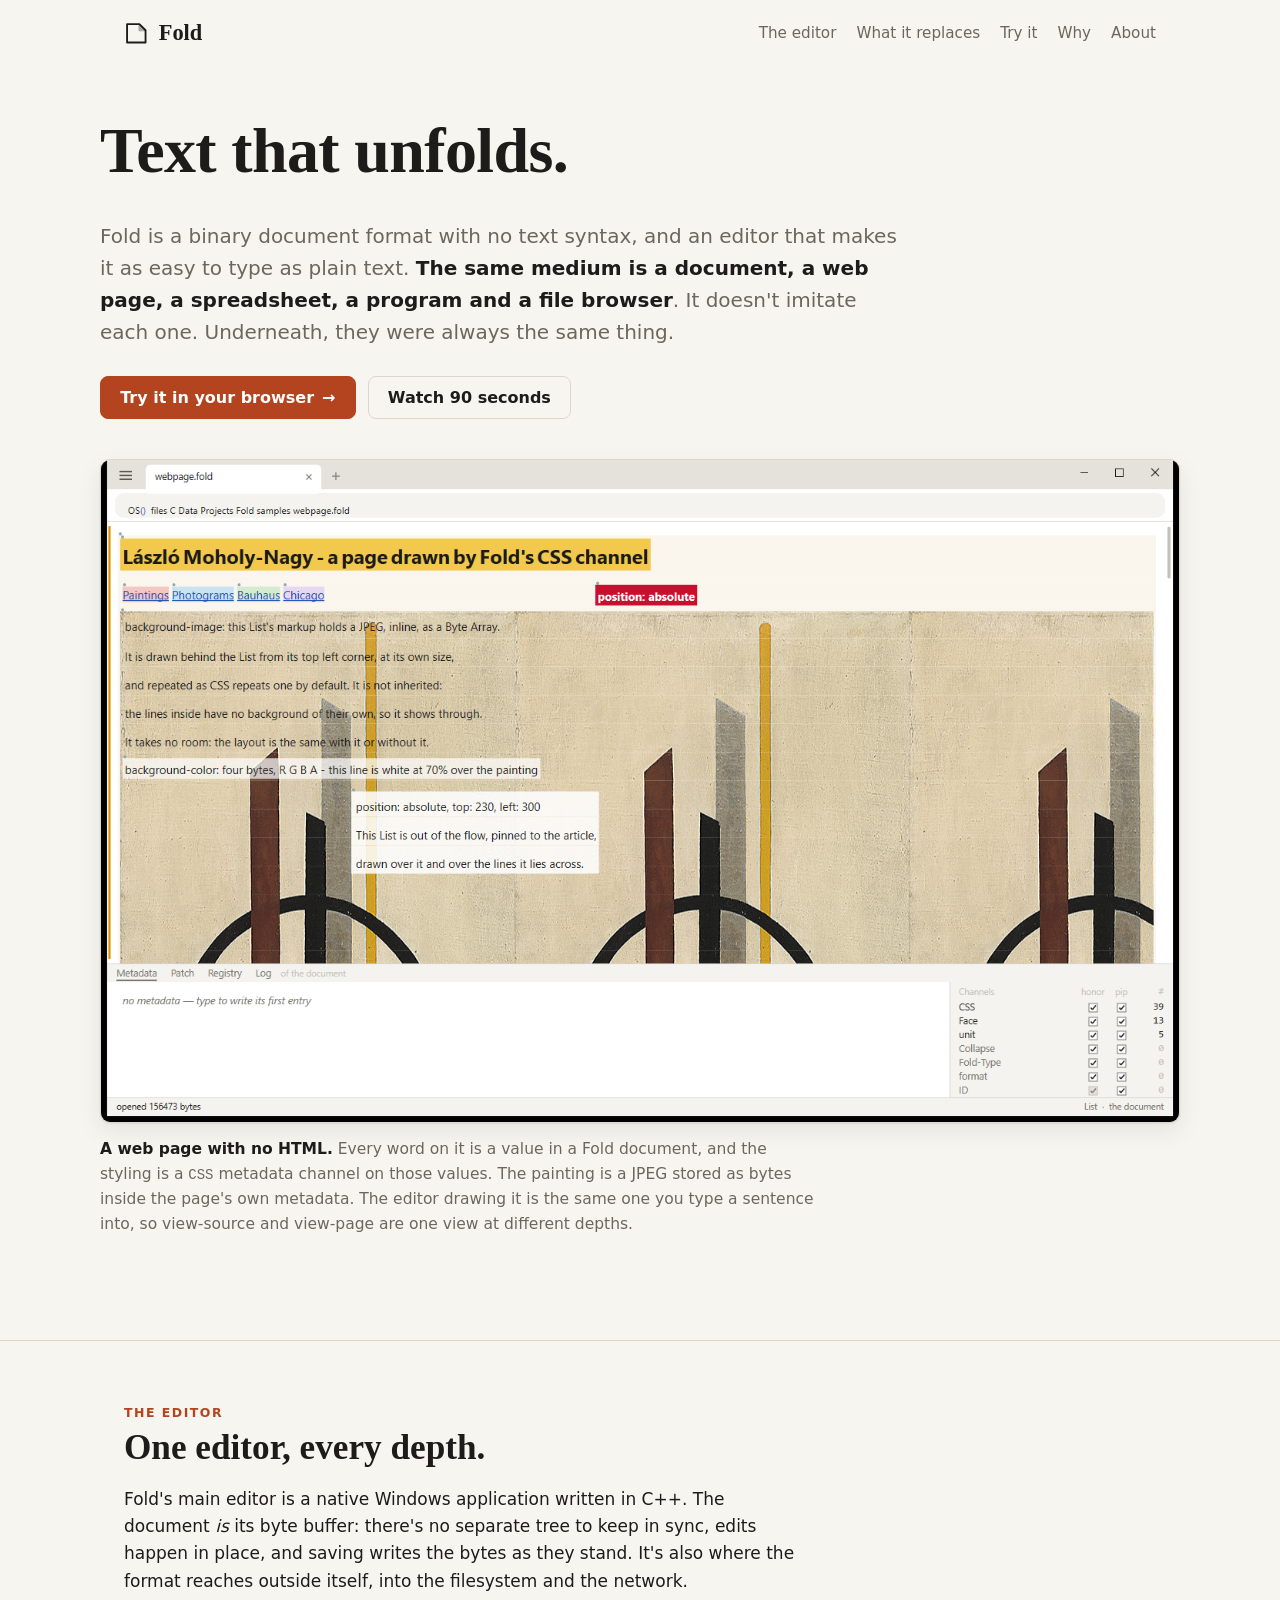
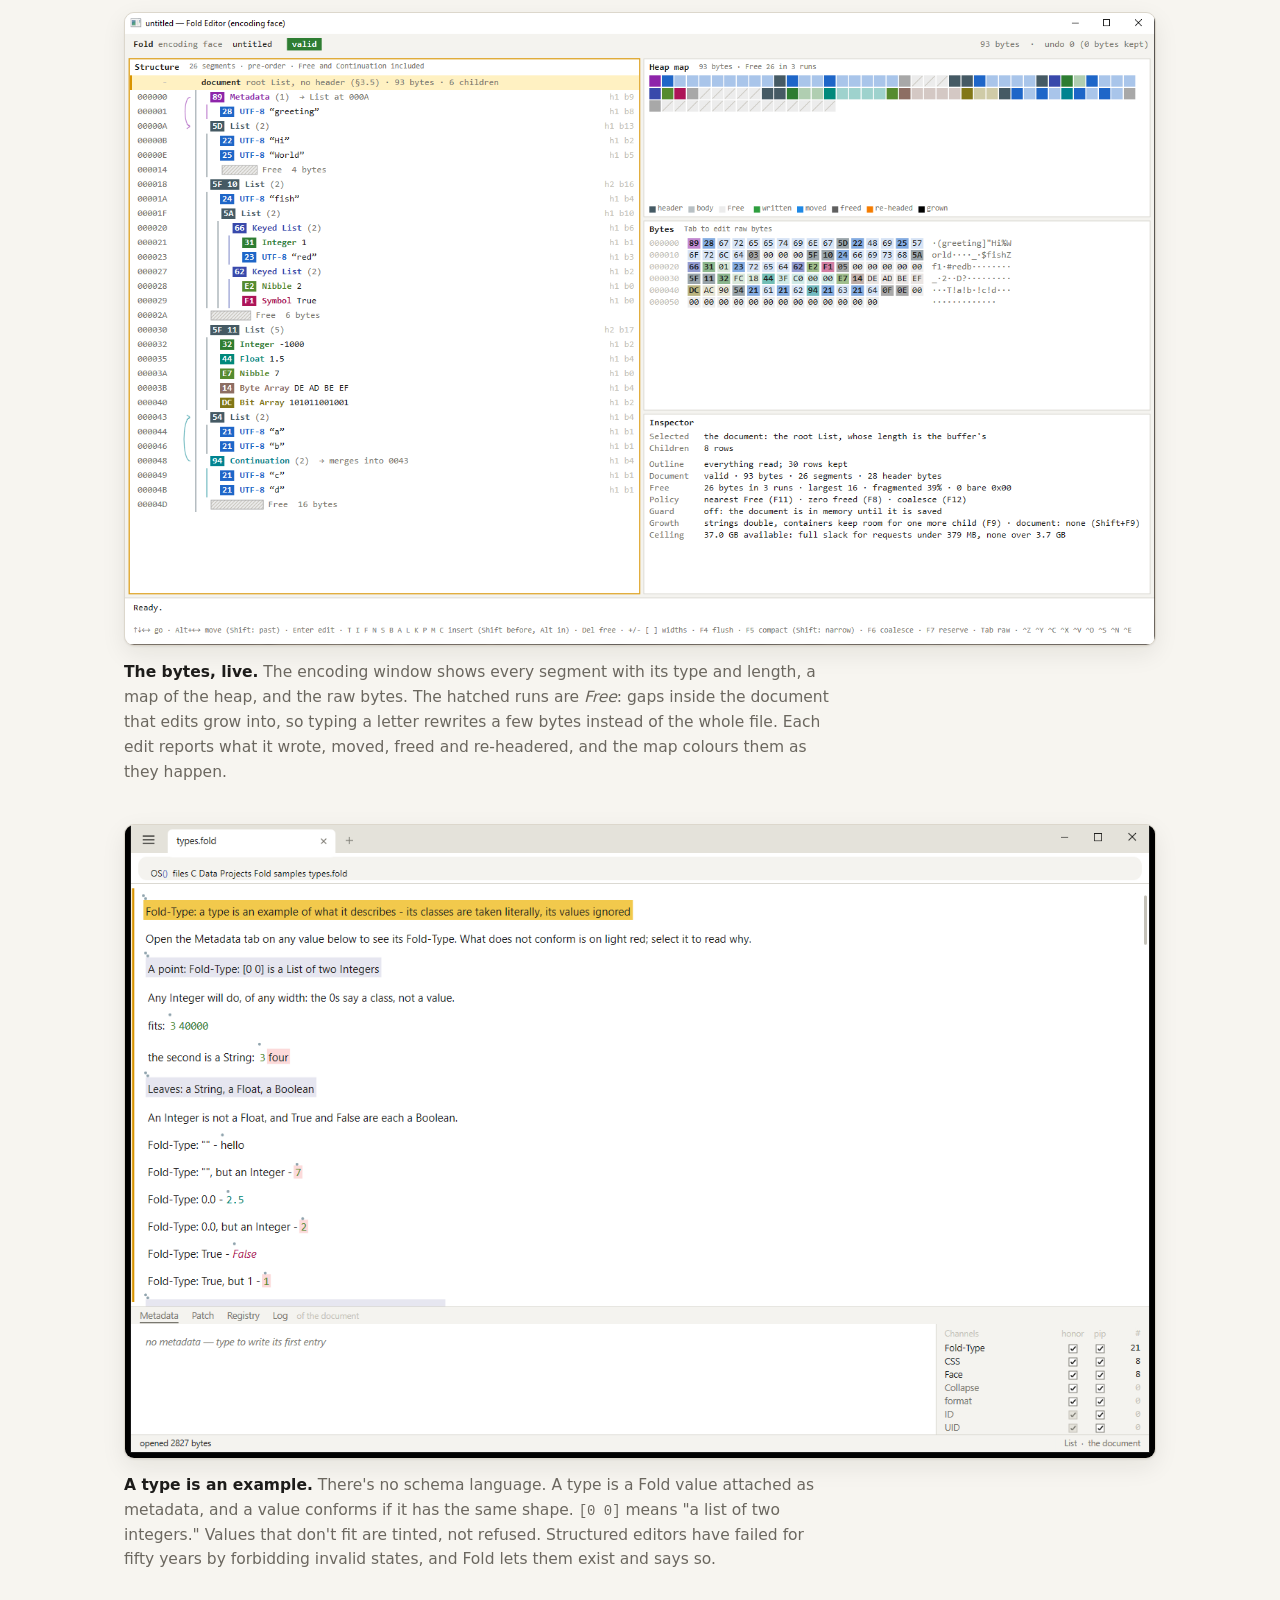
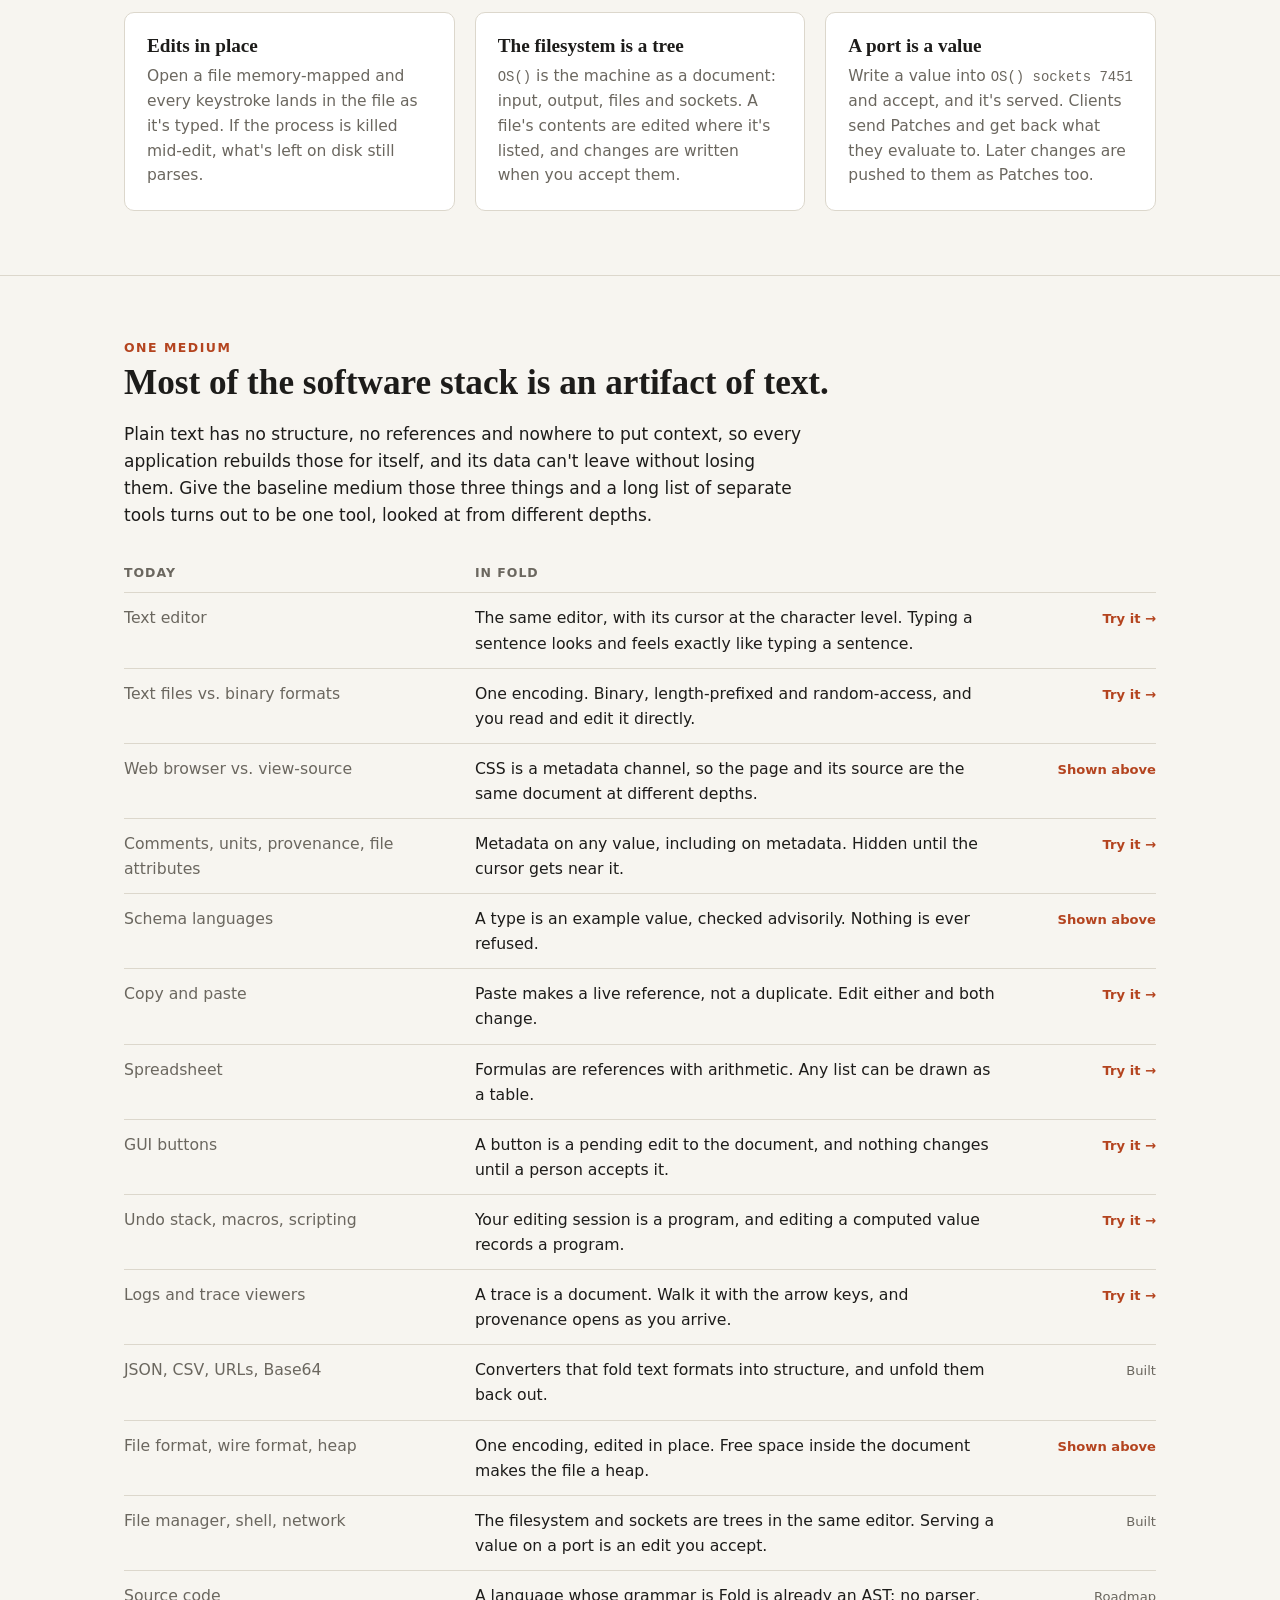
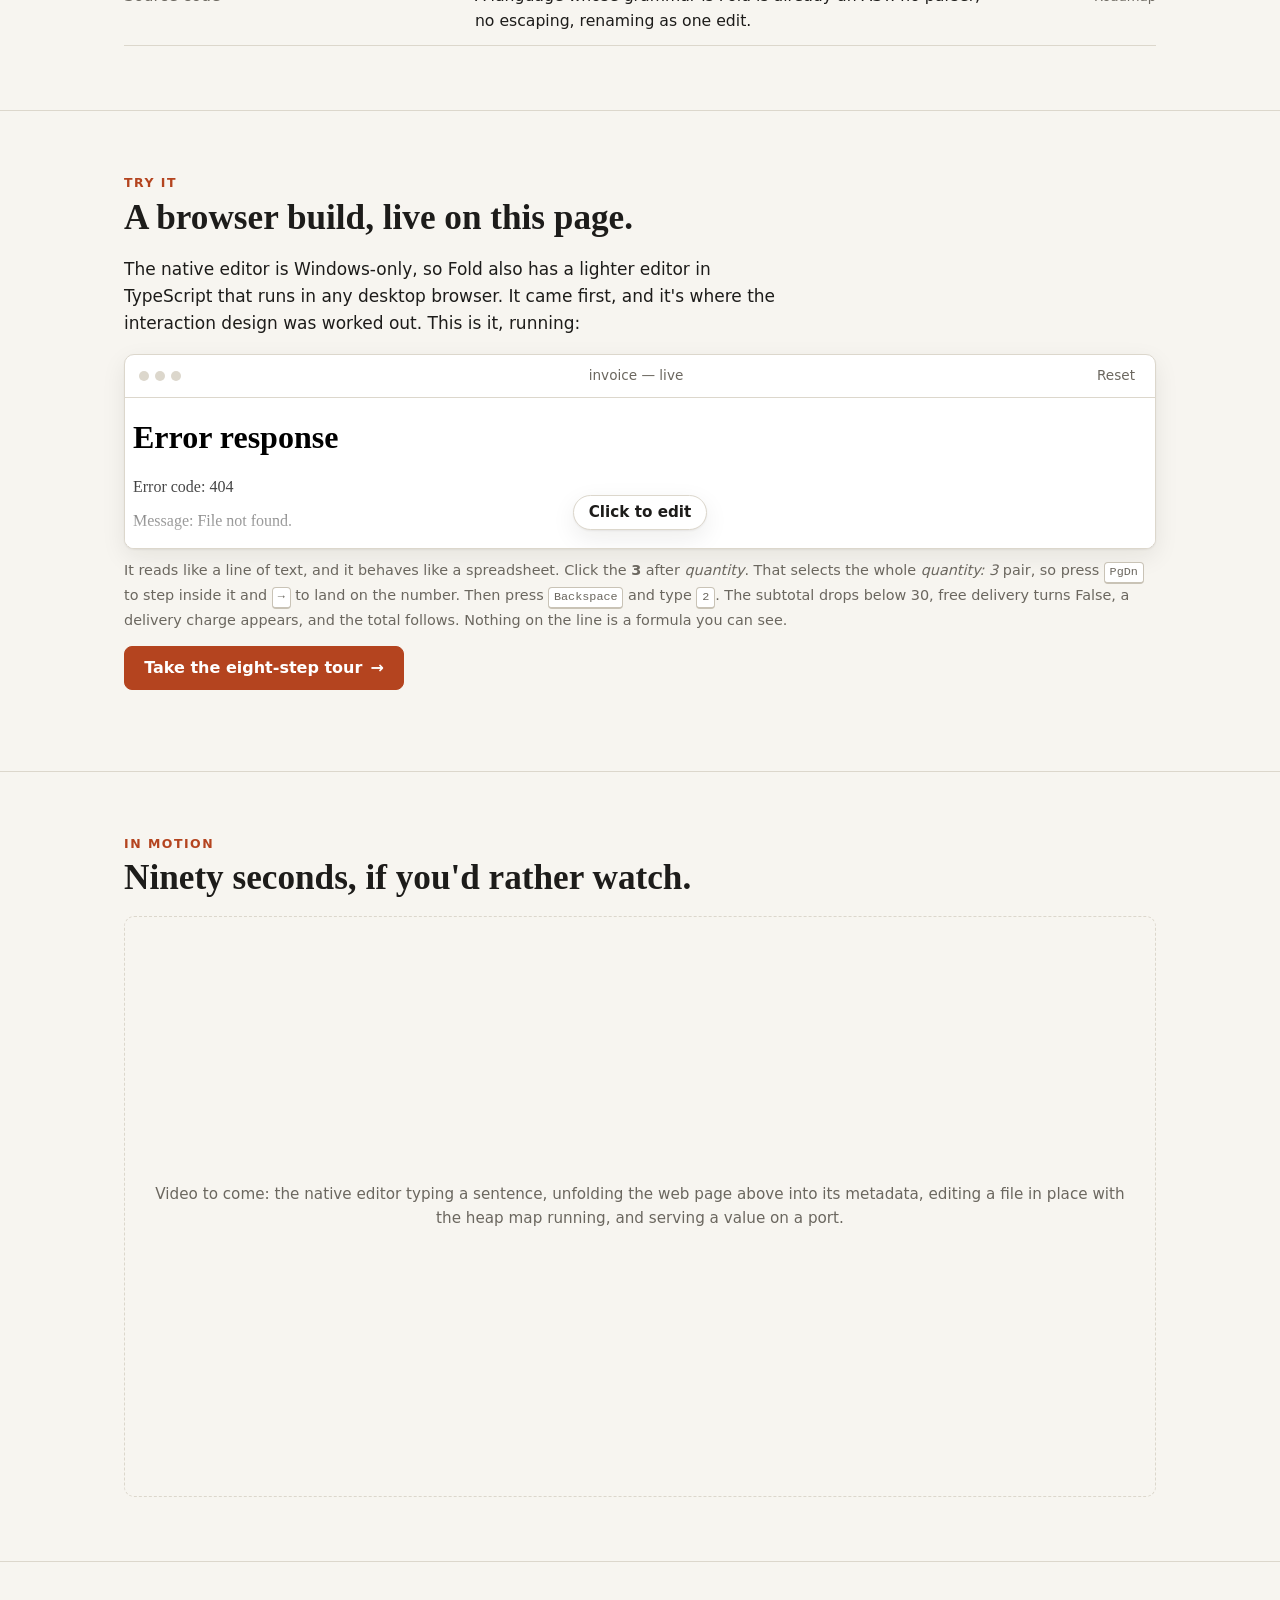
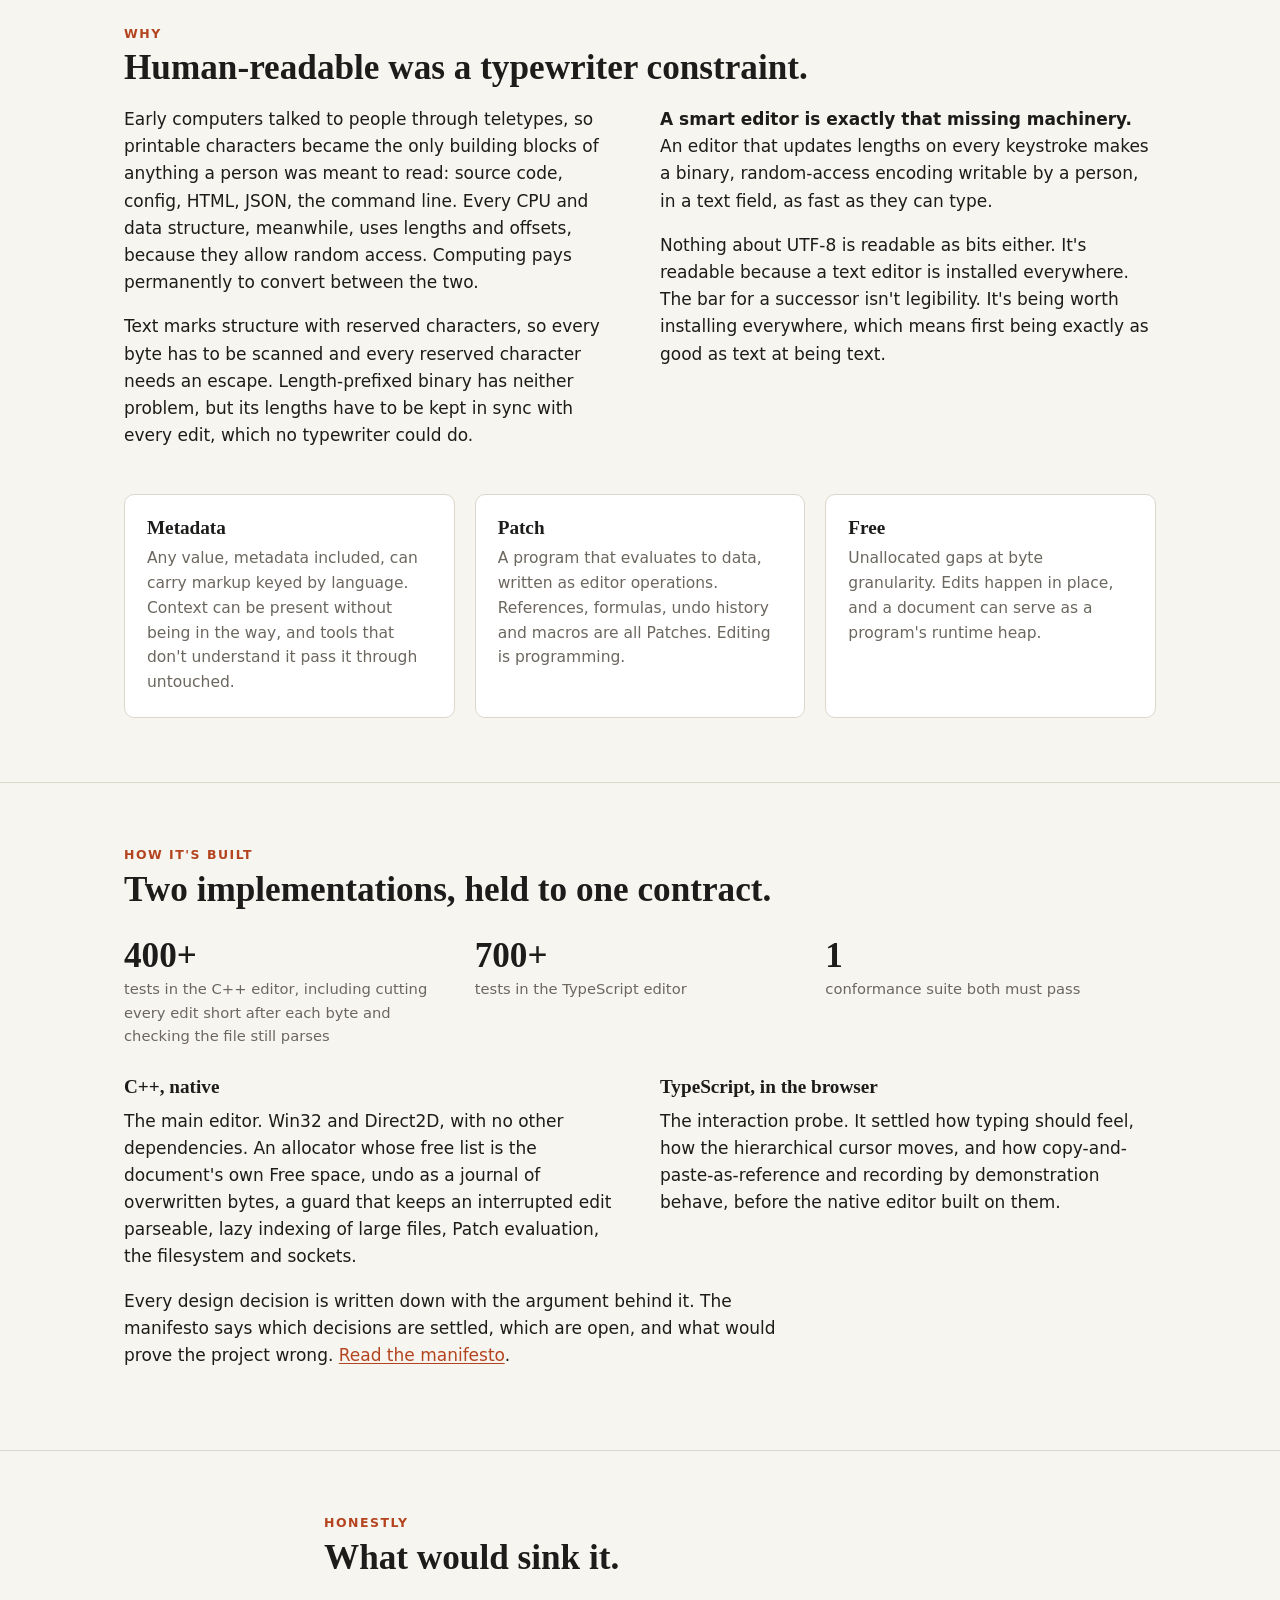
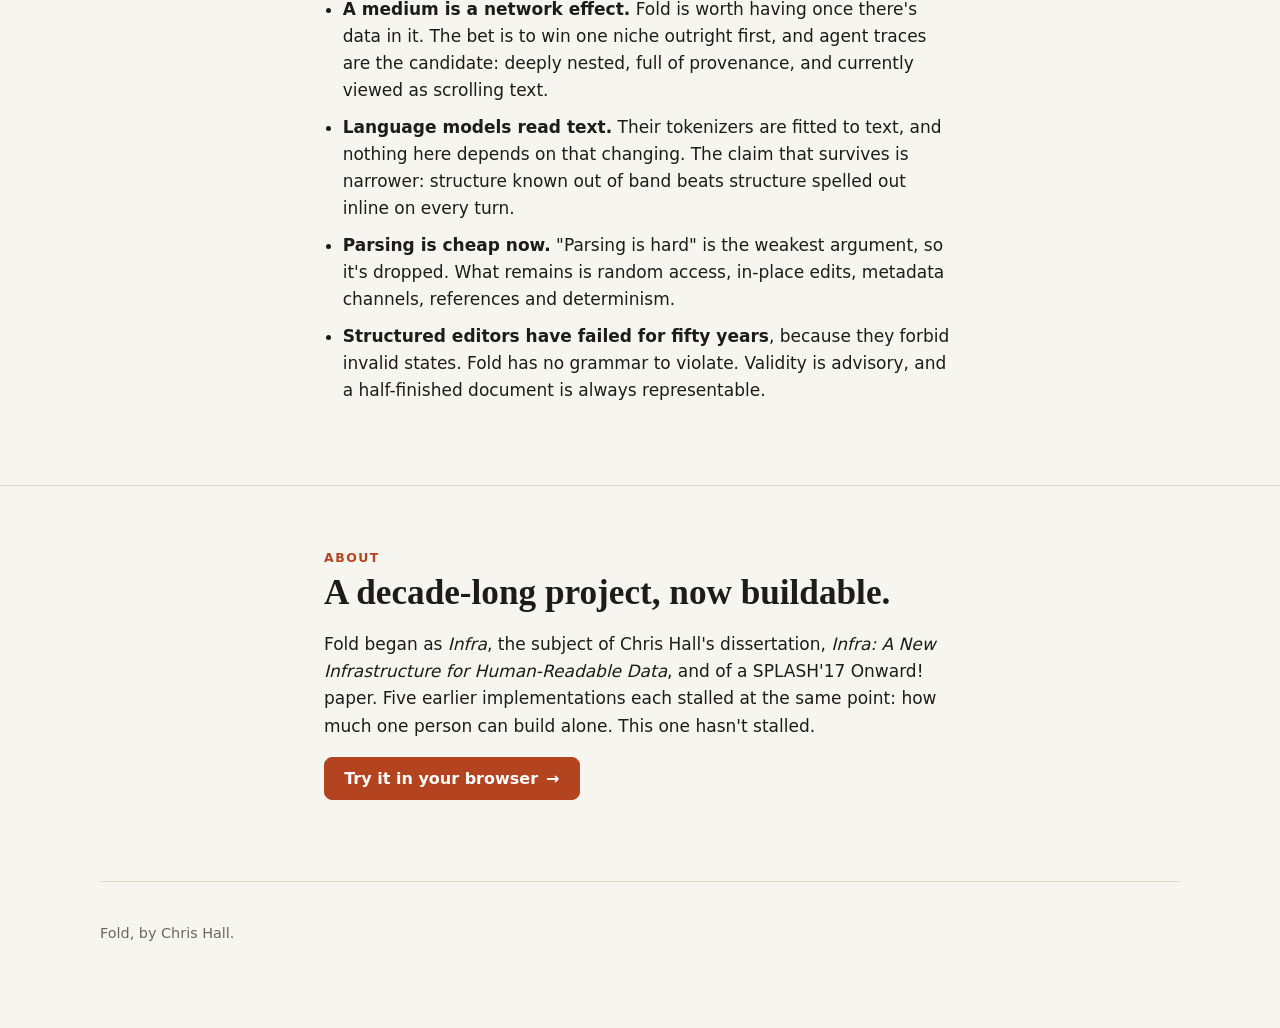
==== fold/index.html @ 2efe9697 "Initial commit of first fold website" ====
<!doctype html>
<html lang="en">
<head>
<meta charset="utf-8">
<meta name="viewport" content="width=device-width, initial-scale=1">
<title>Fold — text that unfolds</title>
<meta name="description" content="Fold is a binary document format with no text syntax, and an editor that makes it as easy to type as plain text. One medium for documents, data, spreadsheets, programs and interfaces.">
<link rel="stylesheet" href="site.css">
<link rel="icon" href="mark.svg" type="image/svg+xml">
</head>
<body>

<header class="wrap site-header">
  <a class="wordmark" href="./">
    <svg viewBox="0 0 24 24" aria-hidden="true"><path d="M3 3h12l6 6v12H3z" fill="none" stroke="currentColor" stroke-width="1.8" stroke-linejoin="round"/><path d="M15 3v6h6" fill="currentColor" opacity=".35" stroke="currentColor" stroke-width="1.8" stroke-linejoin="round"/></svg>
    Fold
  </a>
  <nav class="site-nav">
    <a href="#editor">The editor</a>
    <a href="#unification">What it replaces</a>
    <a href="#try">Try it</a>
    <a href="#why">Why</a>
    <a href="#about">About</a>
  </nav>
</header>

<main>
  <div class="wrap hero">
    <h1>Text that unfolds.</h1>
    <p class="lede">
      Fold is a binary document format with no text syntax, and an editor that makes it as easy
      to type as plain text. <strong>The same medium is a document, a web page, a spreadsheet, a
      program and a file browser</strong>. It doesn't imitate each one. Underneath, they were
      always the same thing.
    </p>
    <div class="hero-actions">
      <a class="button" href="tour.html">Try it in your browser <span aria-hidden="true">→</span></a>
      <a class="button ghost" href="#video">Watch 90 seconds</a>
    </div>

    <figure class="shot" id="top-shot">
      <img src="img/native-webpage.png" width="1400" height="860"
        alt="The Fold editor showing a web page: a heading, coloured navigation links, and paragraphs over a Moholy-Nagy painting, with an absolutely positioned box on top.">
      <figcaption>
        <strong>A web page with no HTML.</strong> Every word on it is a value in a Fold document, and
        the styling is a <code>CSS</code> metadata channel on those values. The painting is a JPEG
        stored as bytes inside the page's own metadata. The editor drawing it is the same one you
        type a sentence into, so view-source and view-page are one view at different depths.
      </figcaption>
    </figure>
  </div>

  <section id="editor">
    <div class="wrap">
      <div class="kicker">The editor</div>
      <h2>One editor, every depth.</h2>
      <div class="narrow">
        <p>
          Fold's main editor is a native Windows application written in C++. The document
          <em>is</em> its byte buffer: there's no separate tree to keep in sync, edits happen in place,
          and saving writes the bytes as they stand. It's also where the format reaches outside itself,
          into the filesystem and the network.
        </p>
      </div>

      <figure class="shot">
        <img src="img/native-encoding.png" width="1485" height="912" loading="lazy"
          alt="The encoding window: a structure outline of every segment with its type and length, a heap map of coloured cells, raw bytes in hex, and an inspector describing free space and growth policy.">
        <figcaption>
          <strong>The bytes, live.</strong> The encoding window shows every segment with its type and
          length, a map of the heap, and the raw bytes. The hatched runs are <em>Free</em>: gaps inside the
          document that edits grow into, so typing a letter rewrites a few bytes instead of the whole file.
          Each edit reports what it wrote, moved, freed and re-headered, and the map colours them as they
          happen.
        </figcaption>
      </figure>

      <figure class="shot">
        <img src="img/native-types.png" width="1400" height="860" loading="lazy"
          alt="A document about types: values with a Fold-Type annotation, where values that don't conform are highlighted in light red.">
        <figcaption>
          <strong>A type is an example.</strong> There's no schema language. A type is a Fold value
          attached as metadata, and a value conforms if it has the same shape. <code>[0 0]</code> means
          "a list of two integers." Values that don't fit are tinted, not refused. Structured editors have
          failed for fifty years by forbidding invalid states, and Fold lets them exist and says so.
        </figcaption>
      </figure>

      <div class="grid3">
        <div class="card">
          <h3>Edits in place</h3>
          <p>Open a file memory-mapped and every keystroke lands in the file as it's typed. If the process
            is killed mid-edit, what's left on disk still parses.</p>
        </div>
        <div class="card">
          <h3>The filesystem is a tree</h3>
          <p><code>OS()</code> is the machine as a document: input, output, files and sockets. A file's
            contents are edited where it's listed, and changes are written when you accept them.</p>
        </div>
        <div class="card">
          <h3>A port is a value</h3>
          <p>Write a value into <code>OS() sockets 7451</code> and accept, and it's served. Clients send
            Patches and get back what they evaluate to. Later changes are pushed to them as Patches too.</p>
        </div>
      </div>
    </div>
  </section>

  <section id="unification">
    <div class="wrap">
      <div class="kicker">One medium</div>
      <h2>Most of the software stack is an artifact of text.</h2>
      <div class="narrow">
        <p>
          Plain text has no structure, no references and nowhere to put context, so every
          application rebuilds those for itself, and its data can't leave without losing them.
          Give the baseline medium those three things and a long list of separate tools turns
          out to be one tool, looked at from different depths.
        </p>
      </div>
      <table class="collapse">
        <thead><tr><th>Today</th><th>In Fold</th><th></th></tr></thead>
        <tbody>
          <tr><td>Text editor</td><td>The same editor, with its cursor at the character level. Typing a sentence looks and feels exactly like typing a sentence.</td><td><a class="tag live" href="tour.html#1">Try it →</a></td></tr>
          <tr><td>Text files vs. binary formats</td><td>One encoding. Binary, length-prefixed and random-access, and you read and edit it directly.</td><td><a class="tag live" href="tour.html#2">Try it →</a></td></tr>
          <tr><td>Web browser vs. view-source</td><td>CSS is a metadata channel, so the page and its source are the same document at different depths.</td><td><a class="tag live" href="#top-shot">Shown above</a></td></tr>
          <tr><td>Comments, units, provenance, file attributes</td><td>Metadata on any value, including on metadata. Hidden until the cursor gets near it.</td><td><a class="tag live" href="tour.html#3">Try it →</a></td></tr>
          <tr><td>Schema languages</td><td>A type is an example value, checked advisorily. Nothing is ever refused.</td><td><a class="tag live" href="#editor">Shown above</a></td></tr>
          <tr><td>Copy and paste</td><td>Paste makes a live reference, not a duplicate. Edit either and both change.</td><td><a class="tag live" href="tour.html#4">Try it →</a></td></tr>
          <tr><td>Spreadsheet</td><td>Formulas are references with arithmetic. Any list can be drawn as a table.</td><td><a class="tag live" href="tour.html#5">Try it →</a></td></tr>
          <tr><td>GUI buttons</td><td>A button is a pending edit to the document, and nothing changes until a person accepts it.</td><td><a class="tag live" href="tour.html#6">Try it →</a></td></tr>
          <tr><td>Undo stack, macros, scripting</td><td>Your editing session is a program, and editing a computed value records a program.</td><td><a class="tag live" href="tour.html#7">Try it →</a></td></tr>
          <tr><td>Logs and trace viewers</td><td>A trace is a document. Walk it with the arrow keys, and provenance opens as you arrive.</td><td><a class="tag live" href="tour.html#8">Try it →</a></td></tr>
          <tr><td>JSON, CSV, URLs, Base64</td><td>Converters that fold text formats into structure, and unfold them back out.</td><td><span class="tag">Built</span></td></tr>
          <tr><td>File format, wire format, heap</td><td>One encoding, edited in place. Free space inside the document makes the file a heap.</td><td><a class="tag live" href="#editor">Shown above</a></td></tr>
          <tr><td>File manager, shell, network</td><td>The filesystem and sockets are trees in the same editor. Serving a value on a port is an edit you accept.</td><td><span class="tag">Built</span></td></tr>
          <tr><td>Source code</td><td>A language whose grammar is Fold is already an AST: no parser, no escaping, renaming as one edit.</td><td><span class="tag">Roadmap</span></td></tr>
        </tbody>
      </table>
    </div>
  </section>

  <section id="try">
    <div class="wrap">
      <div class="kicker">Try it</div>
      <h2>A browser build, live on this page.</h2>
      <div class="narrow">
        <p>The native editor is Windows-only, so Fold also has a lighter editor in TypeScript that runs
          in any desktop browser. It came first, and it's where the interaction design was worked
          out. This is it, running:</p>
      </div>
      <p class="touch-note">The editor is keyboard-driven, so it's best on a computer. On a phone, the
        <a href="#video">video</a> shows it in use.</p>

      <div class="window" id="hero-window">
        <div class="window-bar">
          <span class="dots"><i></i><i></i><i></i></span>
          <span>invoice — live</span>
          <button type="button" data-reset>Reset</button>
        </div>
        <div class="frame-host" style="height: 150px">
          <iframe title="A live Fold document: an invoice" data-src="#invoice" tabindex="-1"></iframe>
          <button class="activate" type="button"><span>Click to edit</span></button>
        </div>
      </div>
      <p class="caption">
        It reads like a line of text, and it behaves like a spreadsheet. Click the <strong>3</strong>
        after <em>quantity</em>. That selects the whole <em>quantity: 3</em> pair, so press <kbd>PgDn</kbd>
        to step inside it and <kbd>→</kbd> to land on the number. Then press <kbd>Backspace</kbd> and type
        <kbd>2</kbd>. The subtotal drops below 30, free delivery turns False, a delivery charge appears, and
        the total follows. Nothing on the line is a formula you can see.
      </p>
      <p><a class="button" href="tour.html">Take the eight-step tour <span aria-hidden="true">→</span></a></p>
    </div>
  </section>

  <section id="video">
    <div class="wrap">
      <div class="kicker">In motion</div>
      <h2>Ninety seconds, if you'd rather watch.</h2>
      <div class="video-slot">Video to come: the native editor typing a sentence, unfolding the web
        page above into its metadata, editing a file in place with the heap map running, and serving
        a value on a port.</div>
    </div>
  </section>

  <section id="why">
    <div class="wrap">
      <div class="kicker">Why</div>
      <h2>Human-readable was a typewriter constraint.</h2>
      <div class="two-col">
        <div>
          <p>
            Early computers talked to people through teletypes, so printable characters became the
            only building blocks of anything a person was meant to read: source code, config,
            HTML, JSON, the command line. Every CPU and data structure, meanwhile, uses lengths
            and offsets, because they allow random access. Computing pays permanently to convert
            between the two.
          </p>
          <p>
            Text marks structure with reserved characters, so every byte has to be scanned and
            every reserved character needs an escape. Length-prefixed binary has neither problem,
            but its lengths have to be kept in sync with every edit, which no typewriter could do.
          </p>
        </div>
        <div>
          <p>
            <strong>A smart editor is exactly that missing machinery.</strong> An editor that
            updates lengths on every keystroke makes a binary, random-access encoding writable
            by a person, in a text field, as fast as they can type.
          </p>
          <p>
            Nothing about UTF-8 is readable as bits either. It's readable because a text editor is
            installed everywhere. The bar for a successor isn't legibility. It's being worth
            installing everywhere, which means first being exactly as good as text at being text.
          </p>
        </div>
      </div>

      <div class="grid3">
        <div class="card">
          <h3>Metadata</h3>
          <p>Any value, metadata included, can carry markup keyed by language. Context can be
            present without being in the way, and tools that don't understand it pass it through
            untouched.</p>
        </div>
        <div class="card">
          <h3>Patch</h3>
          <p>A program that evaluates to data, written as editor operations. References, formulas,
            undo history and macros are all Patches. Editing is programming.</p>
        </div>
        <div class="card">
          <h3>Free</h3>
          <p>Unallocated gaps at byte granularity. Edits happen in place, and a document can serve
            as a program's runtime heap.</p>
        </div>
      </div>
    </div>
  </section>

  <section id="built">
    <div class="wrap">
      <div class="kicker">How it's built</div>
      <h2>Two implementations, held to one contract.</h2>
      <div class="stats">
        <div><div class="stat">400+</div><div class="stat-label">tests in the C++ editor, including cutting every edit short after each byte and checking the file still parses</div></div>
        <div><div class="stat">700+</div><div class="stat-label">tests in the TypeScript editor</div></div>
        <div><div class="stat">1</div><div class="stat-label">conformance suite both must pass</div></div>
      </div>
      <div class="two-col">
        <div>
          <h3>C++, native</h3>
          <p>The main editor. Win32 and Direct2D, with no other dependencies. An allocator whose free
            list is the document's own Free space, undo as a journal of overwritten bytes, a guard that
            keeps an interrupted edit parseable, lazy indexing of large files, Patch evaluation, the
            filesystem and sockets.</p>
        </div>
        <div>
          <h3>TypeScript, in the browser</h3>
          <p>The interaction probe. It settled how typing should feel, how the hierarchical cursor moves,
            and how copy-and-paste-as-reference and recording by demonstration behave, before the native
            editor built on them.</p>
        </div>
      </div>
      <p class="narrow">
        Every design decision is written down with the argument behind it. The manifesto says
        which decisions are settled, which are open, and what would prove the project wrong.
        <a href="../Manifesto/MANIFESTO.md">Read the manifesto</a>.
      </p>
    </div>
  </section>

  <section id="risks">
    <div class="wrap narrow">
      <div class="kicker">Honestly</div>
      <h2>What would sink it.</h2>
      <ul class="plain">
        <li><strong>A medium is a network effect.</strong> Fold is worth having once there's data in it.
          The bet is to win one niche outright first, and agent traces are the candidate: deeply
          nested, full of provenance, and currently viewed as scrolling text.</li>
        <li><strong>Language models read text.</strong> Their tokenizers are fitted to text, and nothing
          here depends on that changing. The claim that survives is narrower: structure known
          out of band beats structure spelled out inline on every turn.</li>
        <li><strong>Parsing is cheap now.</strong> "Parsing is hard" is the weakest argument, so it's
          dropped. What remains is random access, in-place edits, metadata channels,
          references and determinism.</li>
        <li><strong>Structured editors have failed for fifty years</strong>, because they forbid invalid
          states. Fold has no grammar to violate. Validity is advisory, and a half-finished
          document is always representable.</li>
      </ul>
    </div>
  </section>

  <section id="about">
    <div class="wrap narrow">
      <div class="kicker">About</div>
      <h2>A decade-long project, now buildable.</h2>
      <p>
        Fold began as <em>Infra</em>, the subject of Chris Hall's dissertation, <em>Infra: A New
        Infrastructure for Human-Readable Data</em>, and of a SPLASH'17 Onward! paper. Five earlier
        implementations each stalled at the same point: how much one person can build alone. This
        one hasn't stalled.
      </p>
      <p><a class="button" href="tour.html">Try it in your browser <span aria-hidden="true">→</span></a></p>
    </div>
  </section>
</main>

<footer class="wrap site-footer">
  Fold, by Chris Hall. <!-- TODO: contact link, résumé link, source link once hosting is decided -->
</footer>

<script src="site.js"></script>
</body>
</html>
---- fold/site.css ----
/* Fold website. Shared by index.html and tour.html. */

:root {
  --bg: #f7f5f0;
  --surface: #ffffff;
  --ink: #1d1c1a;
  --muted: #6b675f;
  --rule: #dcd7cc;
  --accent: #b4441f;
  --accent-ink: #ffffff;
  --kbd-bg: #ffffff;
  --kbd-edge: #c9c3b6;
  --shadow: 0 1px 2px rgba(30, 25, 15, .06), 0 8px 24px rgba(30, 25, 15, .08);
  --serif: ui-serif, "Iowan Old Style", "Palatino Linotype", Palatino, Georgia, serif;
  --sans: system-ui, -apple-system, "Segoe UI", Roboto, sans-serif;
  --mono: ui-monospace, "Cascadia Mono", "SF Mono", Menlo, Consolas, monospace;
  color-scheme: light;
}

@media (prefers-color-scheme: dark) {
  :root:not([data-theme="light"]) {
    --bg: #171614;
    --surface: #201f1c;
    --ink: #ece8df;
    --muted: #a29d92;
    --rule: #3a3732;
    --accent: #e8794f;
    --accent-ink: #1a1009;
    --kbd-bg: #2a2925;
    --kbd-edge: #4a463f;
    --shadow: 0 1px 2px rgba(0, 0, 0, .3), 0 8px 24px rgba(0, 0, 0, .35);
    color-scheme: dark;
  }
}

* { box-sizing: border-box; }
html { -webkit-text-size-adjust: 100%; }
body {
  margin: 0;
  background: var(--bg);
  color: var(--ink);
  font: 17px/1.6 var(--sans);
}
a { color: var(--accent); text-underline-offset: 2px; }
a:hover { text-decoration-thickness: 2px; }

h1, h2, h3 { font-family: var(--serif); font-weight: 600; line-height: 1.15; margin: 0 0 .5em; }
h1 { font-size: clamp(2.4rem, 6vw, 4rem); letter-spacing: -.01em; }
h2 { font-size: clamp(1.6rem, 3.5vw, 2.2rem); }
h3 { font-size: 1.2rem; }
p { margin: 0 0 1em; }

kbd {
  display: inline-block;
  min-width: 1.6em;
  padding: 0 .4em;
  border: 1px solid var(--kbd-edge);
  border-bottom-width: 2px;
  border-radius: 4px;
  background: var(--kbd-bg);
  font: .82em/1.6 var(--mono);
  text-align: center;
  white-space: nowrap;
}
code { font: .9em var(--mono); }

.wrap { max-width: 1080px; margin: 0 auto; padding: 0 24px; }
.narrow { max-width: 680px; }

/* Header */
.site-header {
  display: flex;
  align-items: center;
  justify-content: space-between;
  gap: 16px;
  padding-top: 20px;
  padding-bottom: 20px;
}
.wordmark {
  font: 600 1.4rem var(--serif);
  color: var(--ink);
  text-decoration: none;
  display: inline-flex;
  align-items: center;
  gap: .45em;
}
.wordmark svg { width: 1.1em; height: 1.1em; }
.site-nav { display: flex; gap: 20px; font-size: .95rem; flex-wrap: wrap; }
.site-nav a { color: var(--muted); text-decoration: none; }
.site-nav a:hover { color: var(--ink); }

/* Buttons */
.button {
  display: inline-flex;
  align-items: center;
  gap: .5em;
  padding: .7em 1.2em;
  border-radius: 8px;
  border: 1px solid var(--accent);
  background: var(--accent);
  color: var(--accent-ink);
  font: 600 1rem var(--sans);
  text-decoration: none;
  cursor: pointer;
}
.button:hover { filter: brightness(1.06); text-decoration: none; }
.button.ghost { background: transparent; color: var(--ink); border-color: var(--rule); }
.button.ghost:hover { border-color: var(--muted); }
.button[disabled] { opacity: .4; cursor: default; filter: none; }

/* Hero */
.hero { padding: 48px 0 64px; }
.hero .lede { font-size: 1.25rem; color: var(--muted); max-width: 40em; }
.hero .lede strong { color: var(--ink); font-weight: 600; }
.hero-actions { display: flex; gap: 12px; flex-wrap: wrap; margin: 28px 0 40px; }

/* A live editor in a frame */
.window {
  border: 1px solid var(--rule);
  border-radius: 10px;
  background: var(--surface);
  box-shadow: var(--shadow);
  overflow: hidden;
}
.window-bar {
  display: flex;
  align-items: center;
  justify-content: space-between;
  gap: 12px;
  padding: 8px 14px;
  border-bottom: 1px solid var(--rule);
  font-size: .85rem;
  color: var(--muted);
}
.window-bar .dots { display: flex; gap: 6px; }
.window-bar .dots i { width: 10px; height: 10px; border-radius: 50%; background: var(--rule); }
.window-bar button {
  background: none;
  border: 0;
  color: var(--muted);
  font: inherit;
  cursor: pointer;
  padding: 2px 6px;
  border-radius: 4px;
}
.window-bar button:hover { color: var(--ink); background: color-mix(in srgb, var(--ink) 8%, transparent); }
.frame-host { position: relative; }
.frame-host iframe { display: block; width: 100%; height: 100%; border: 0; background: var(--surface); }
.activate {
  position: absolute;
  inset: 0;
  display: flex;
  align-items: flex-end;
  justify-content: center;
  padding-bottom: 18px;
  background: linear-gradient(to bottom, transparent 40%, color-mix(in srgb, var(--surface) 85%, transparent));
  border: 0;
  cursor: pointer;
  font: 600 .95rem var(--sans);
  color: var(--ink);
}
.activate span {
  padding: .5em 1em;
  border-radius: 999px;
  background: var(--surface);
  border: 1px solid var(--rule);
  box-shadow: var(--shadow);
}
/* Screenshots of the native editor */
.shot { margin: 0 0 40px; }
.shot img {
  display: block;
  width: 100%;
  height: auto;
  border: 1px solid var(--rule);
  border-radius: 10px;
  box-shadow: var(--shadow);
  background: #fff;
}
.shot figcaption { margin-top: 14px; color: var(--muted); font-size: .97rem; max-width: 46em; }
.shot figcaption strong { color: var(--ink); }
#editor .grid3 { margin-top: 8px; }

.caption { font-size: .9rem; color: var(--muted); margin-top: 10px; }

/* Sections */
section { padding: 64px 0; border-top: 1px solid var(--rule); }
.kicker {
  font: 600 .78rem var(--sans);
  letter-spacing: .12em;
  text-transform: uppercase;
  color: var(--accent);
  margin-bottom: .6em;
}

/* The collapse table */
.collapse { width: 100%; border-collapse: collapse; margin-top: 24px; font-size: .98rem; }
.collapse th, .collapse td { text-align: left; padding: 12px 12px 12px 0; border-bottom: 1px solid var(--rule); vertical-align: top; }
.collapse th { font: 600 .78rem var(--sans); letter-spacing: .08em; text-transform: uppercase; color: var(--muted); }
.collapse td:first-child { color: var(--muted); width: 34%; }
.collapse td:last-child { width: 9em; text-align: right; padding-right: 0; white-space: nowrap; }
.tag { font-size: .82rem; color: var(--muted); }
.tag.live { color: var(--accent); font-weight: 600; text-decoration: none; }
.tag.live:hover { text-decoration: underline; }

/* Three primitives */
.grid3 { display: grid; grid-template-columns: repeat(3, 1fr); gap: 20px; margin-top: 28px; }
.card {
  padding: 22px;
  border: 1px solid var(--rule);
  border-radius: 10px;
  background: var(--surface);
}
.card h3 { margin-bottom: .35em; }
.card p { margin: 0; color: var(--muted); font-size: .97rem; }

.two-col { display: grid; grid-template-columns: 1fr 1fr; gap: 40px; }
.stat { font: 600 2.2rem var(--serif); line-height: 1; }
.stat-label { color: var(--muted); font-size: .92rem; margin-top: 4px; }
.stats { display: grid; grid-template-columns: repeat(3, 1fr); gap: 20px; margin: 28px 0; }

ul.plain { padding-left: 1.1em; margin: 0 0 1em; }
ul.plain li { margin-bottom: .55em; }

.video-slot {
  aspect-ratio: 16 / 9;
  display: grid;
  place-items: center;
  border: 1px dashed var(--rule);
  border-radius: 10px;
  color: var(--muted);
  font-size: .95rem;
  text-align: center;
  padding: 16px;
}

.site-footer { padding: 40px 0 60px; border-top: 1px solid var(--rule); color: var(--muted); font-size: .9rem; }

.touch-note {
  display: none;
  margin: 16px 0;
  padding: 12px 16px;
  border-radius: 8px;
  background: color-mix(in srgb, var(--accent) 10%, var(--surface));
  border: 1px solid color-mix(in srgb, var(--accent) 35%, var(--rule));
  font-size: .95rem;
}
@media (pointer: coarse) { .touch-note { display: block; } }

@media (max-width: 760px) {
  body { font-size: 16px; }
  .wrap { padding: 0 16px; }
  .grid3, .two-col, .stats { grid-template-columns: 1fr; }
  .collapse td:first-child { width: auto; }
  .collapse td:last-child { width: auto; }
  section { padding: 44px 0; }
}
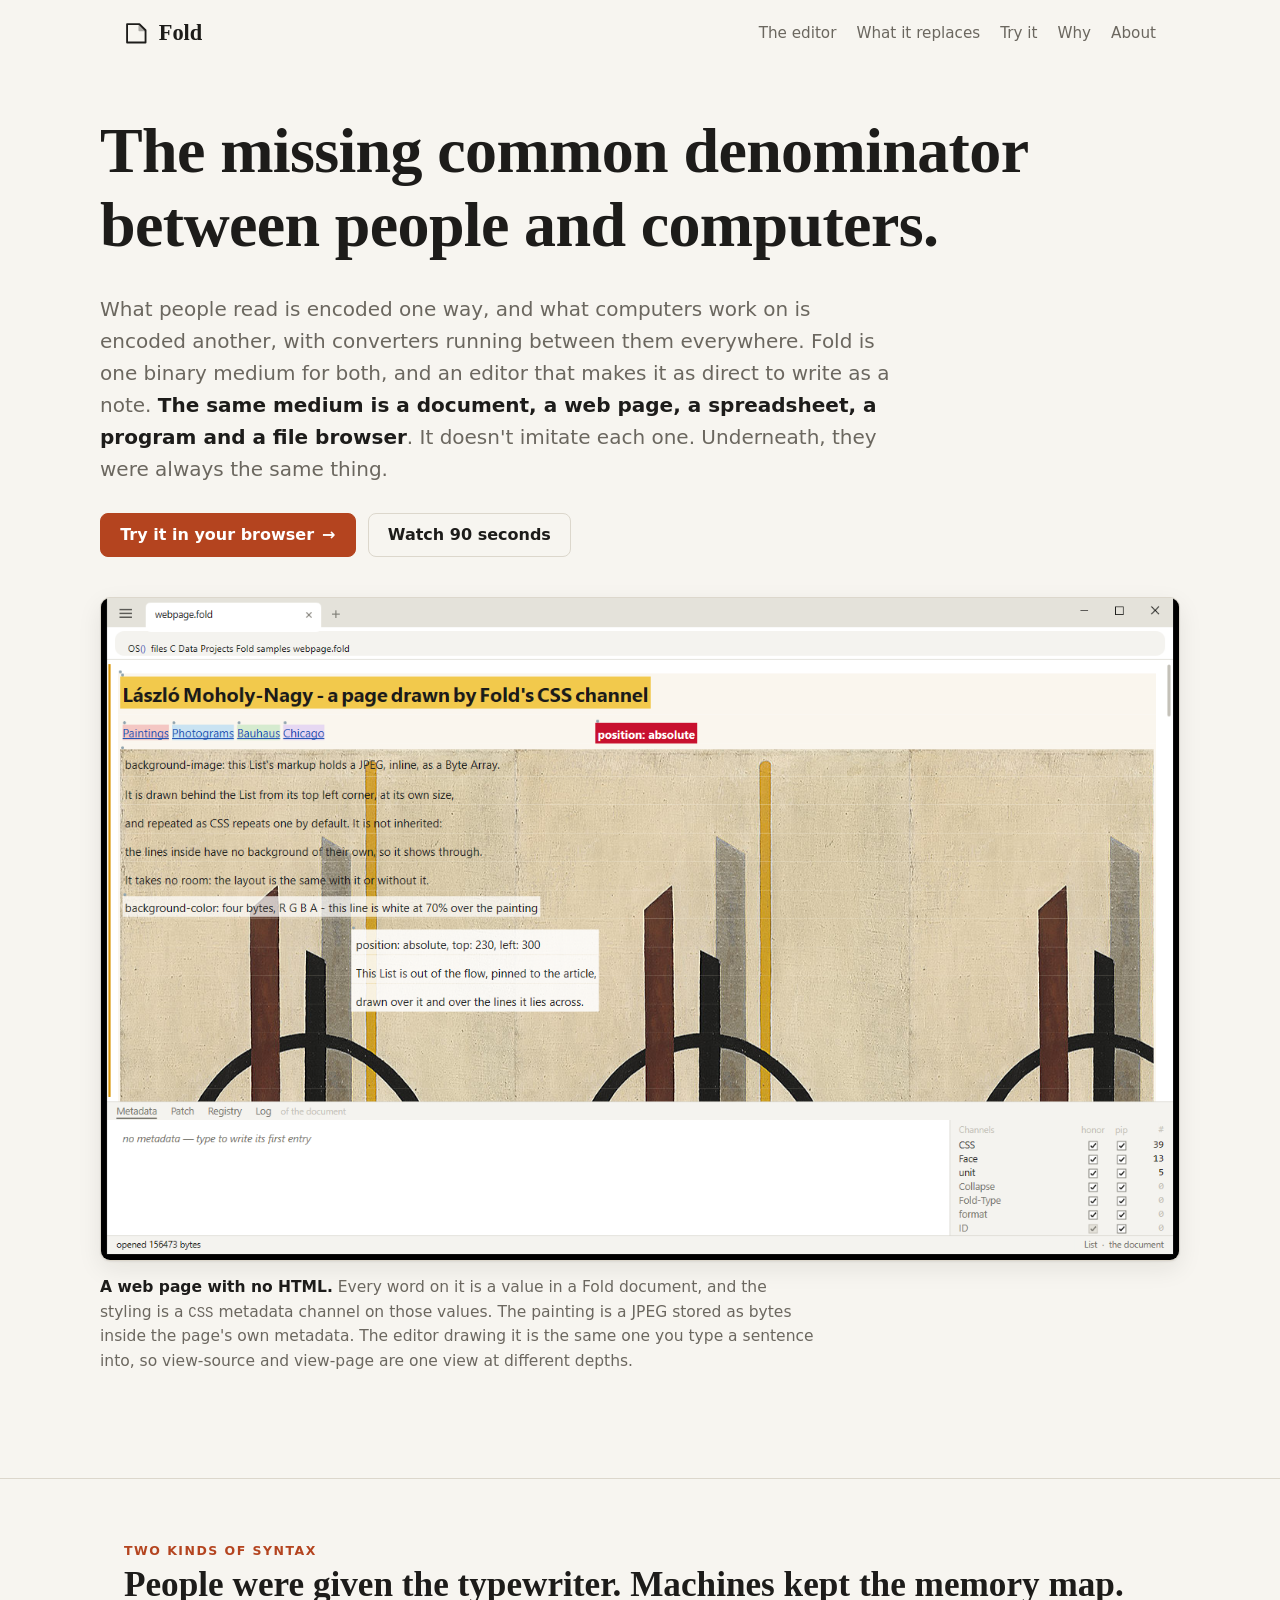
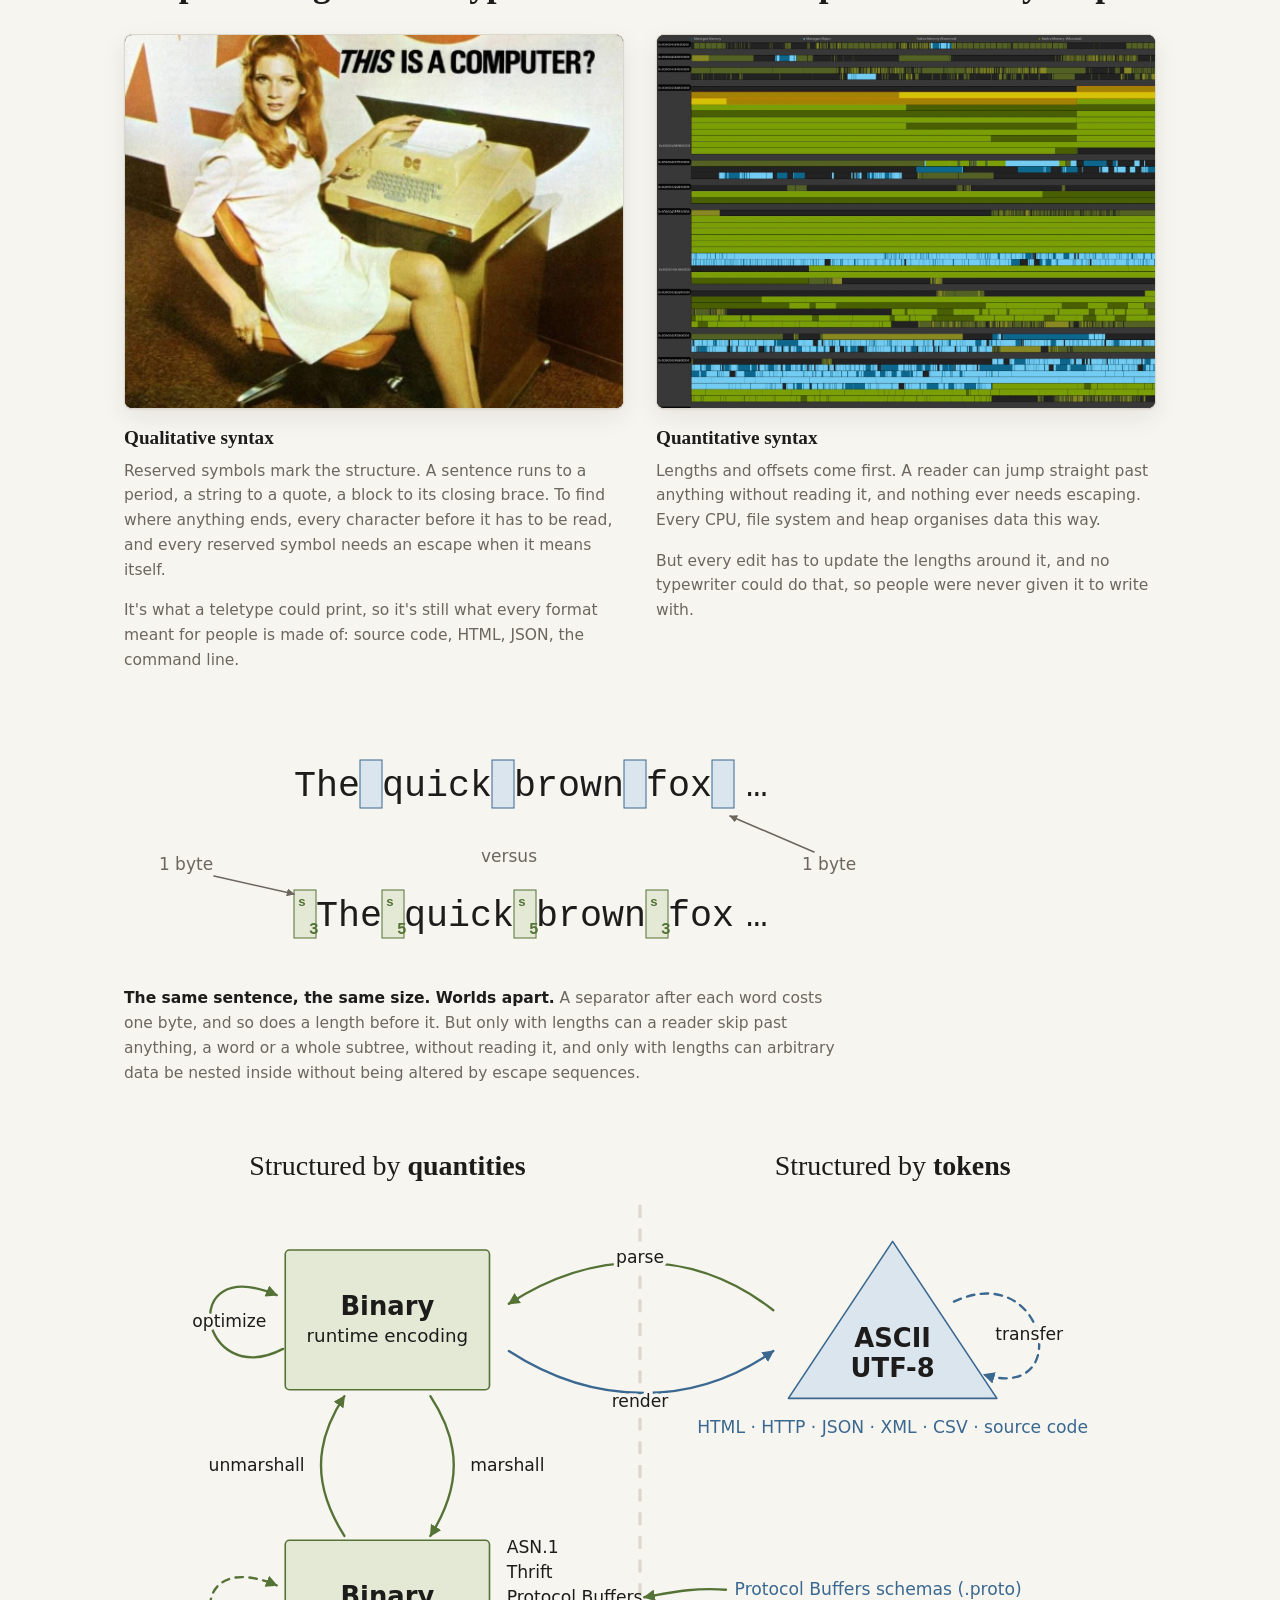
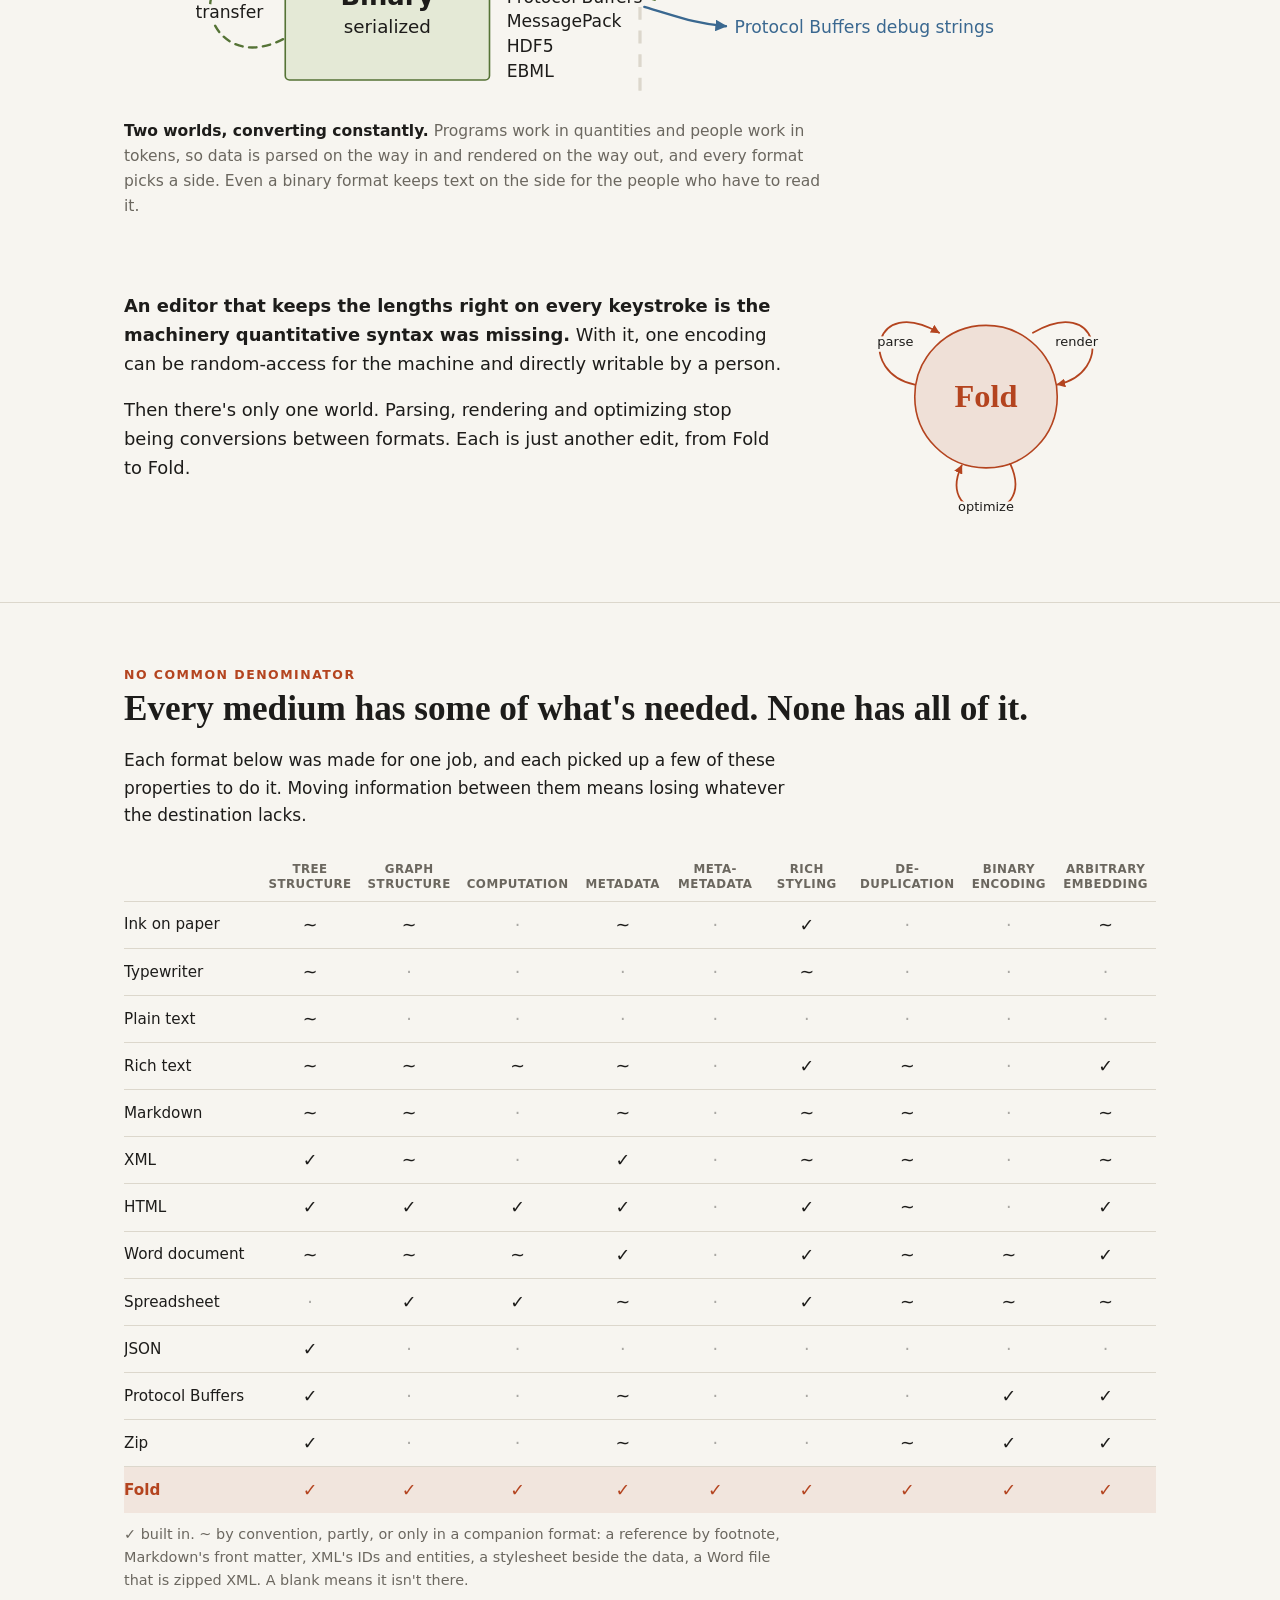
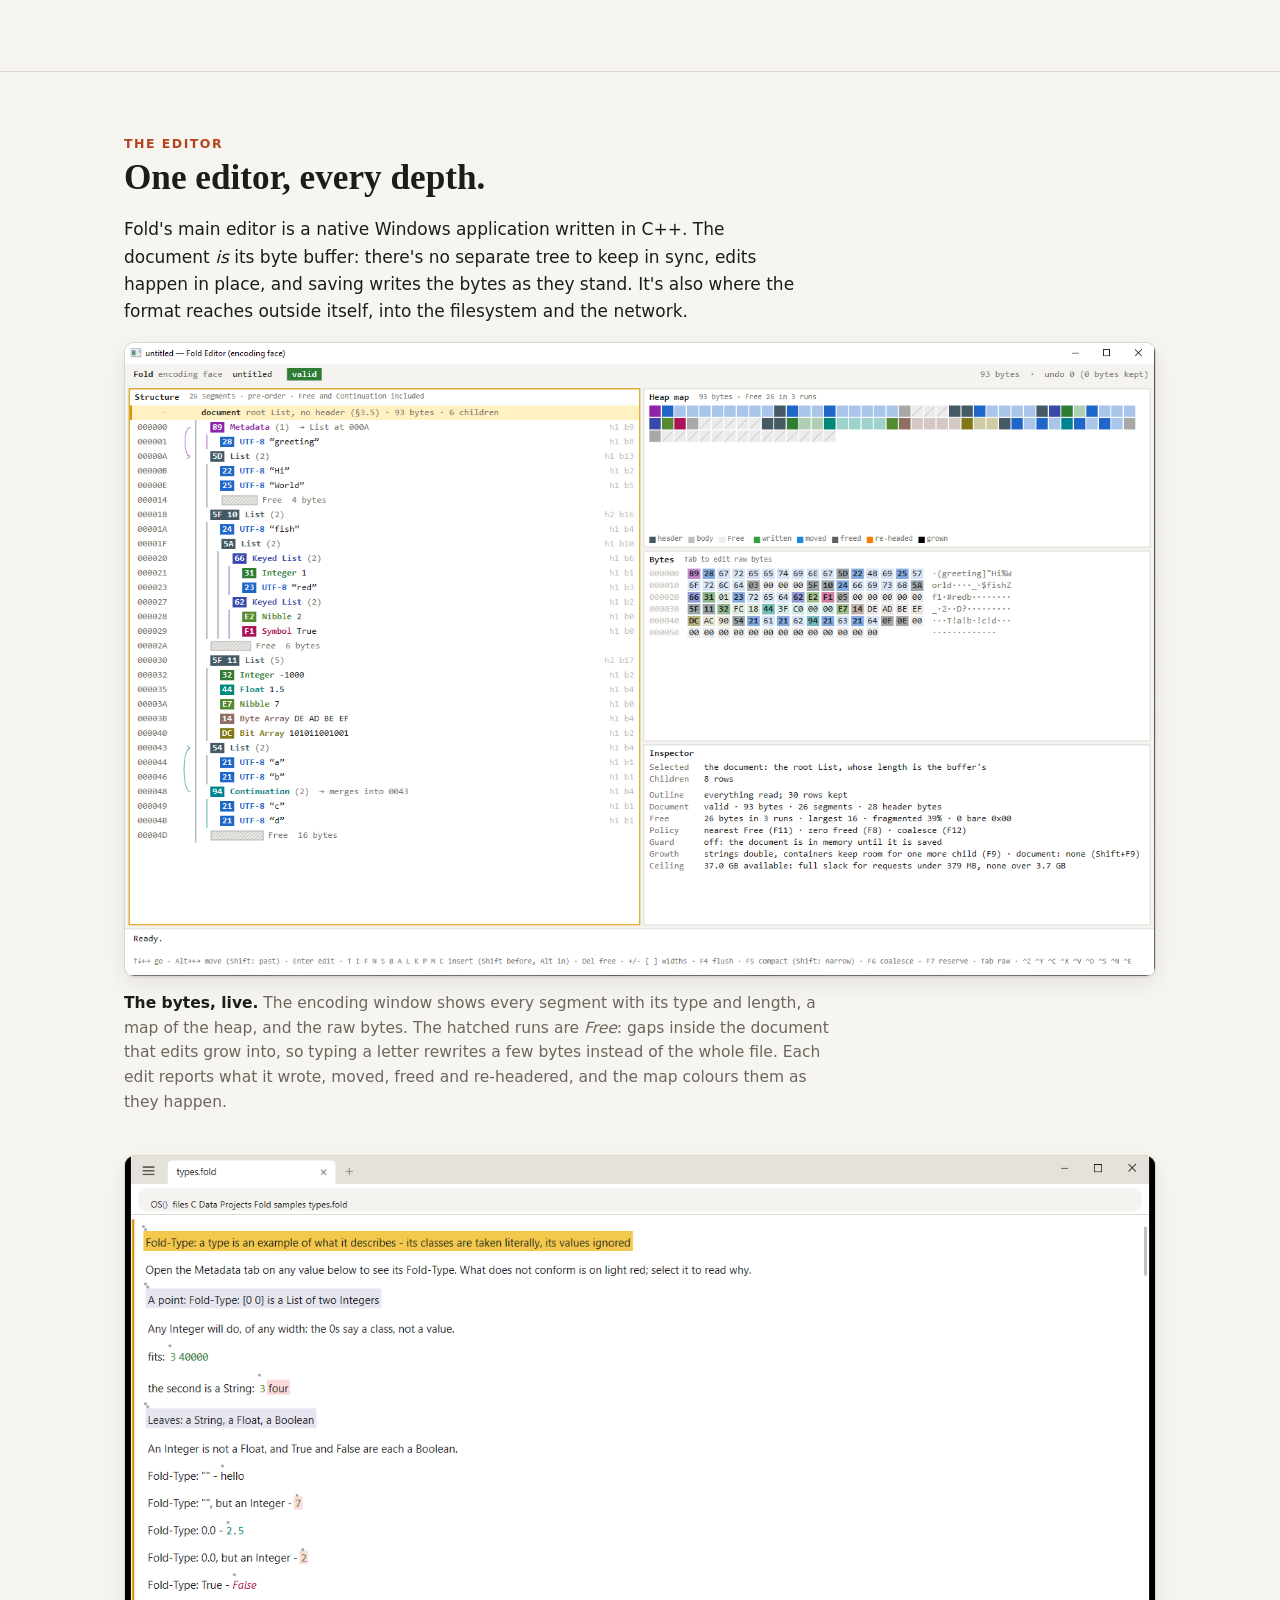
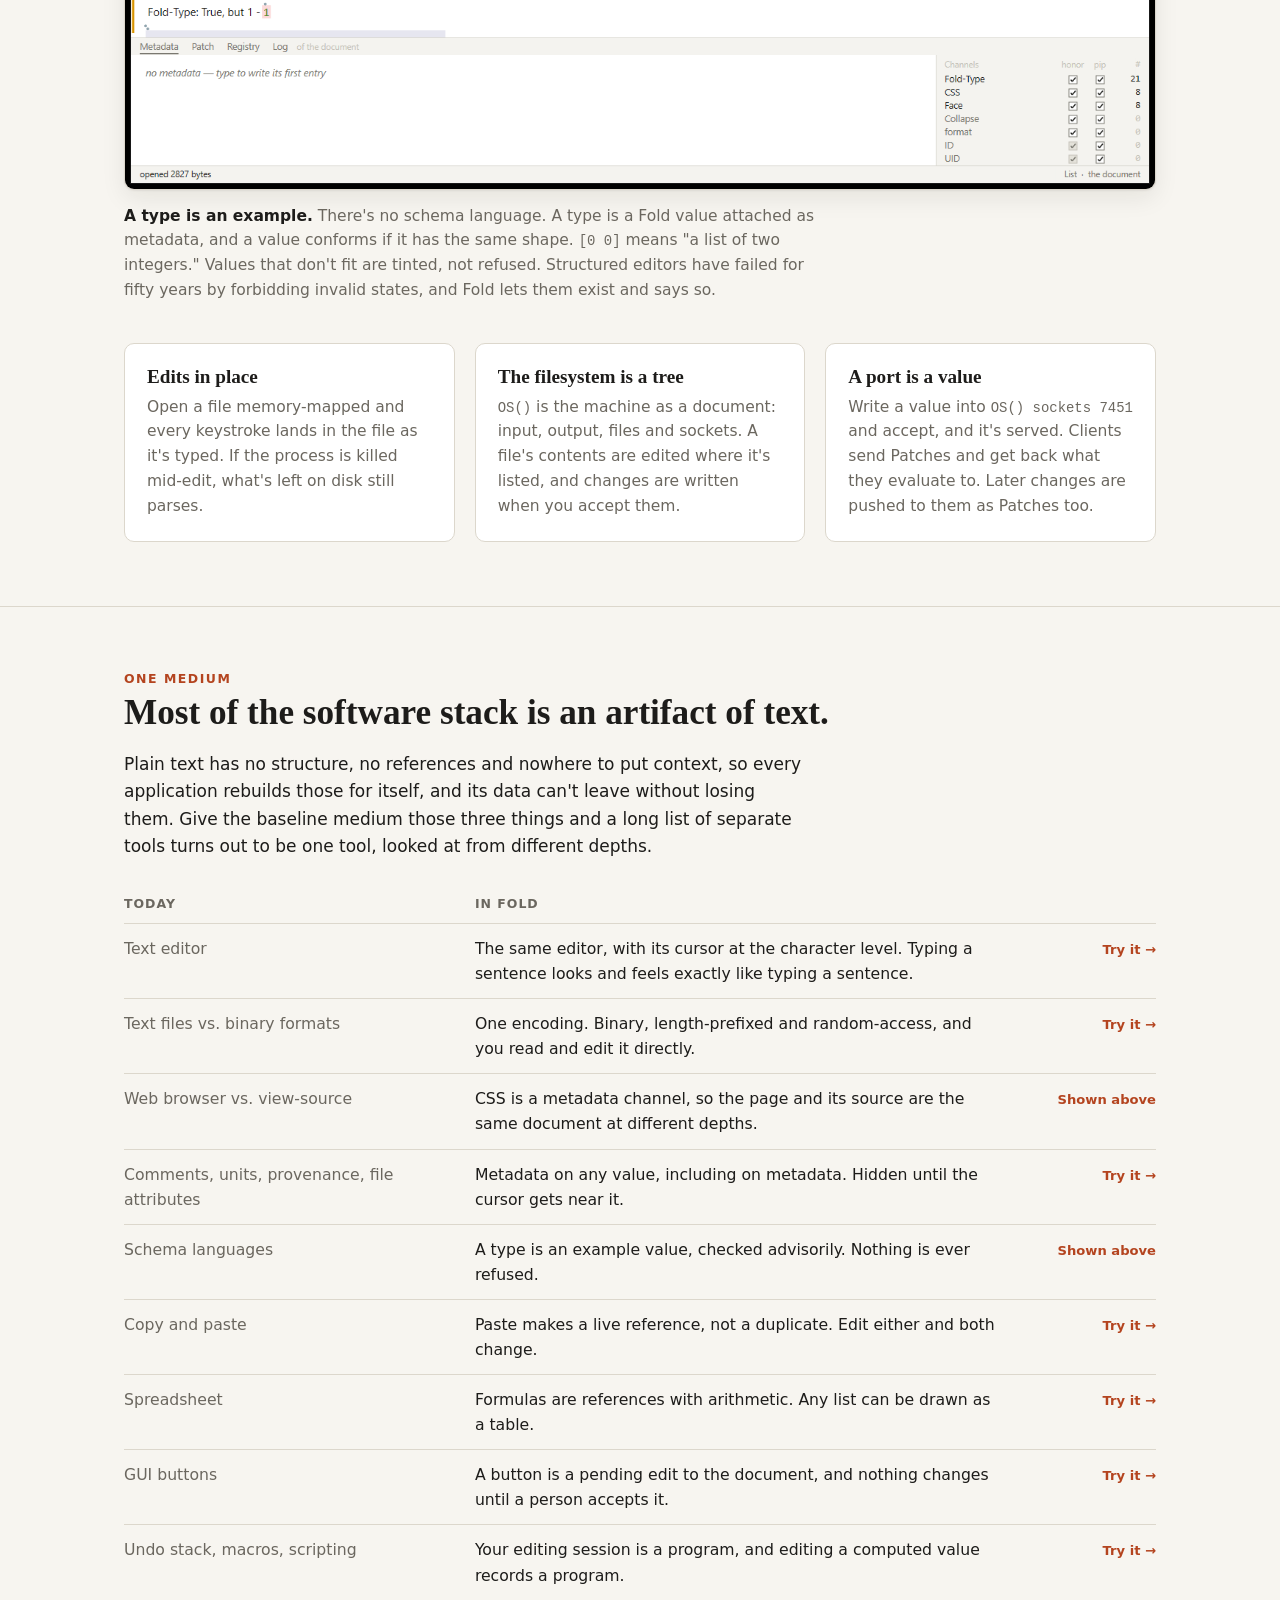
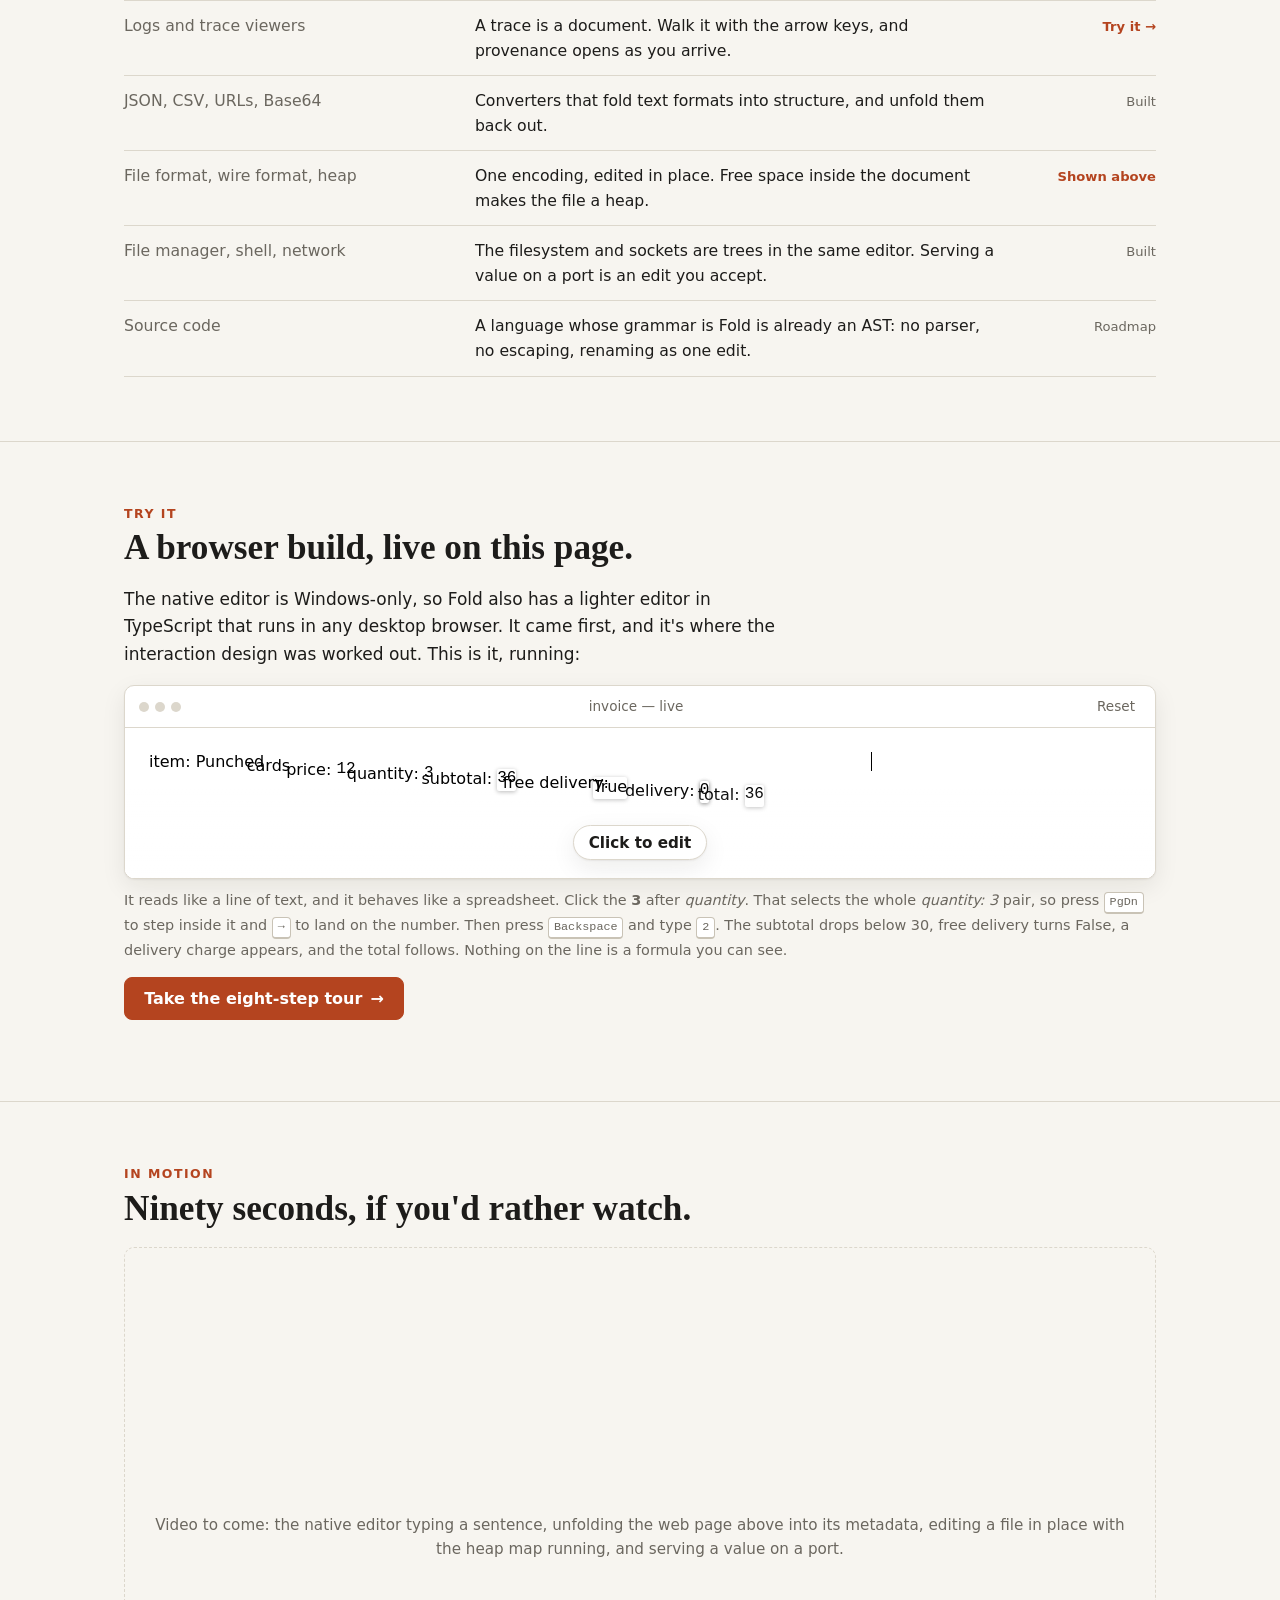
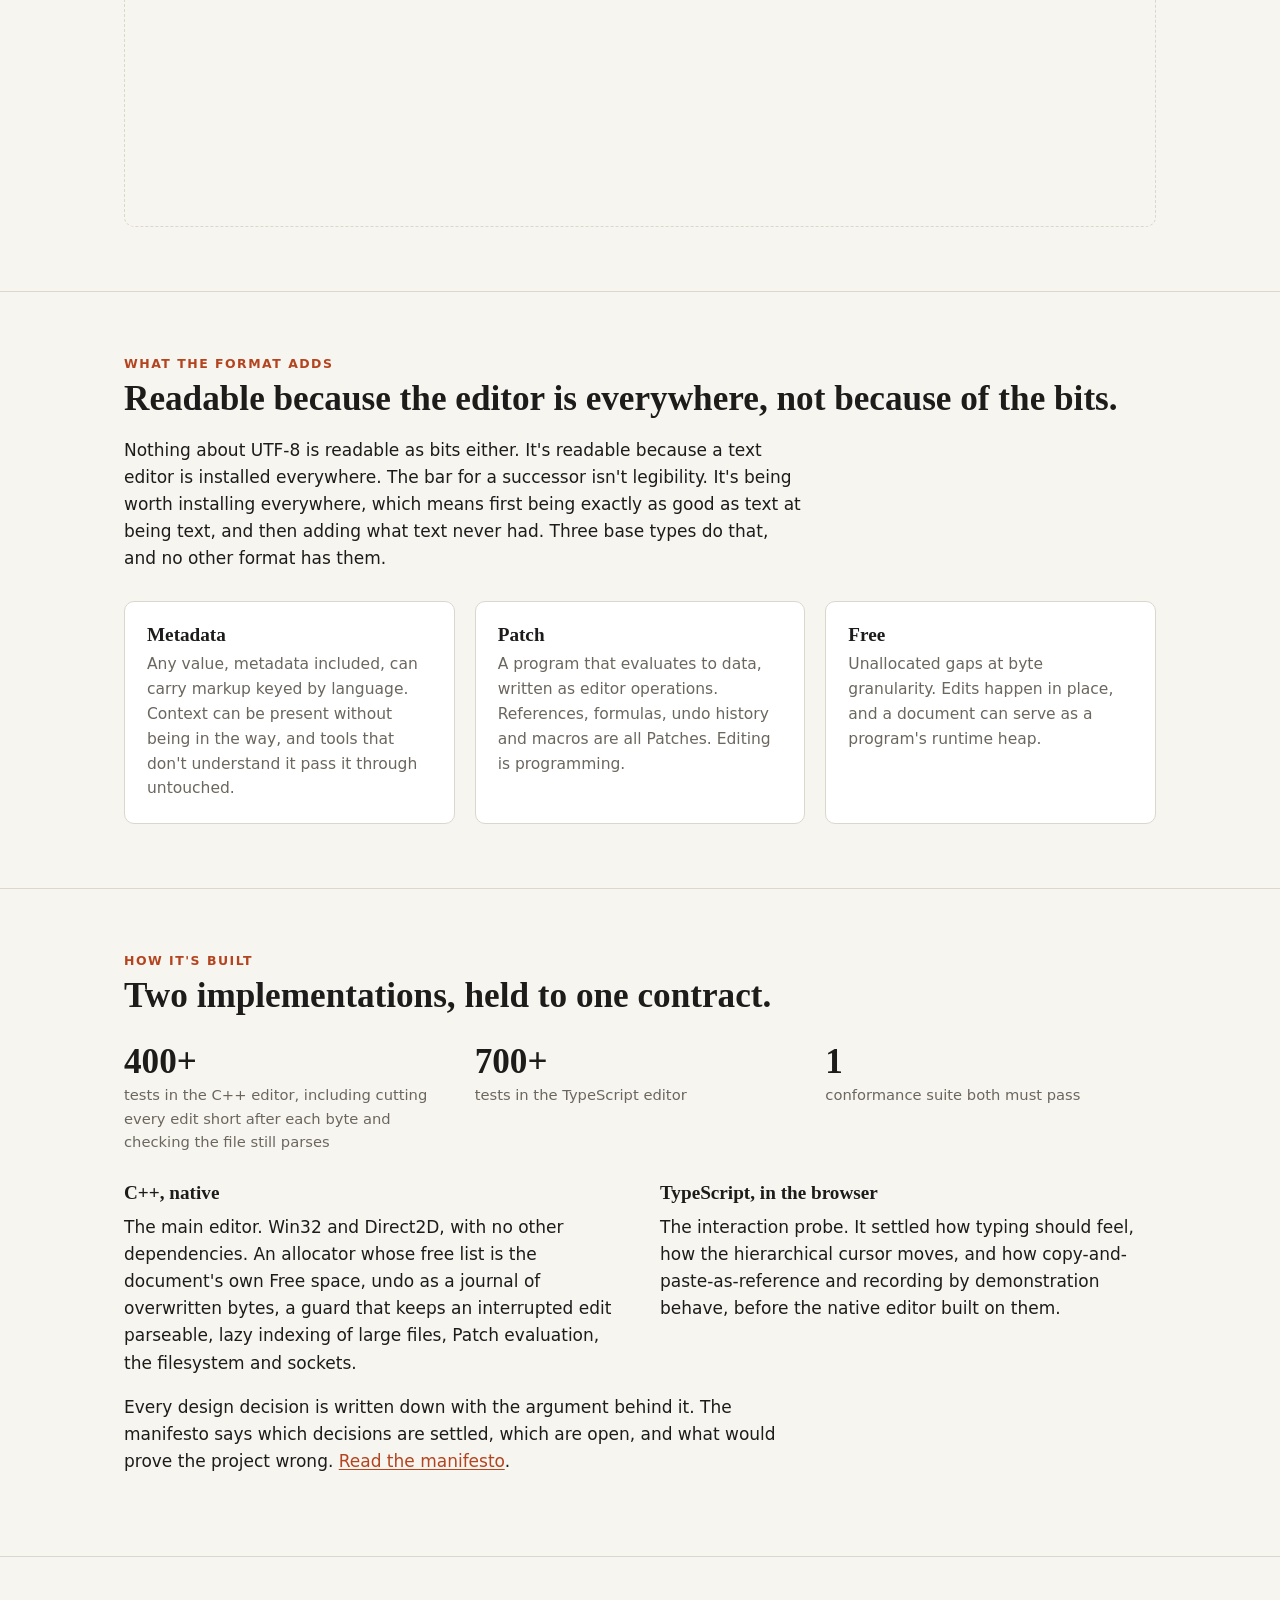
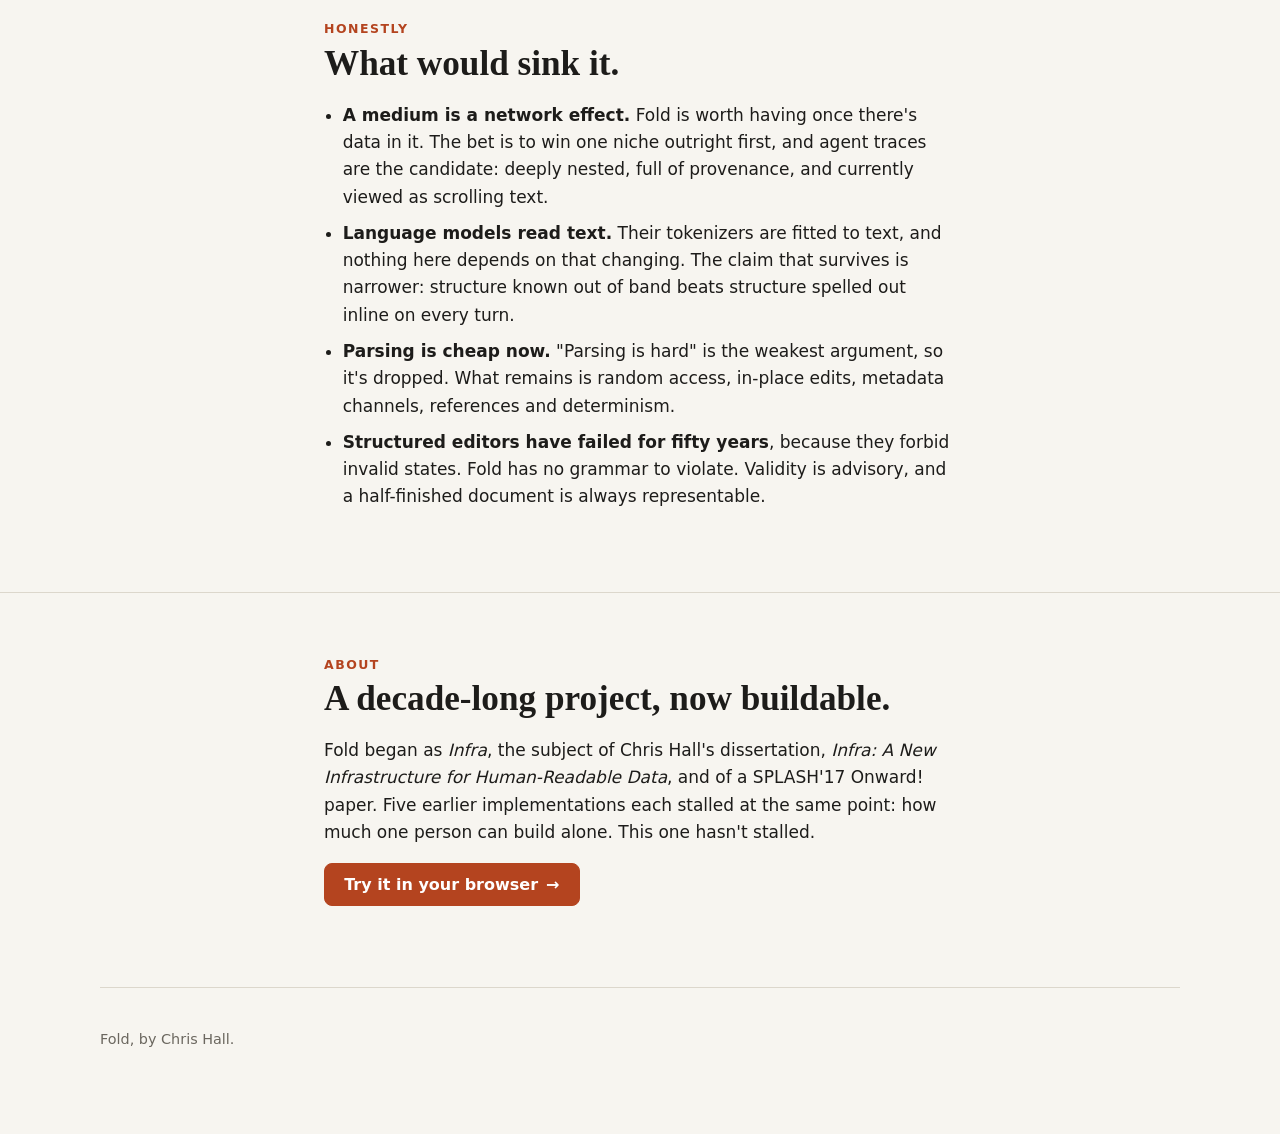
==== commit 7f818f91: "Work in slides from dissertation presentation" ====
--- a/fold/index.html
+++ b/fold/index.html
@@ -3,8 +3,8 @@
 <head>
 <meta charset="utf-8">
 <meta name="viewport" content="width=device-width, initial-scale=1">
-<title>Fold — text that unfolds</title>
-<meta name="description" content="Fold is a binary document format with no text syntax, and an editor that makes it as easy to type as plain text. One medium for documents, data, spreadsheets, programs and interfaces.">
+<title>Fold — one medium for people and computers</title>
+<meta name="description" content="Fold is one binary medium for what people read and what computers process, with an editor that makes it as direct to write as a note. One medium for documents, data, spreadsheets, programs and interfaces.">
 <link rel="stylesheet" href="site.css">
 <link rel="icon" href="mark.svg" type="image/svg+xml">
 </head>
@@ -19,19 +19,20 @@
     <a href="#editor">The editor</a>
     <a href="#unification">What it replaces</a>
     <a href="#try">Try it</a>
-    <a href="#why">Why</a>
+    <a href="#divide">Why</a>
     <a href="#about">About</a>
   </nav>
 </header>
 
 <main>
   <div class="wrap hero">
-    <h1>Text that unfolds.</h1>
+    <h1>The missing common denominator between people and computers.</h1>
     <p class="lede">
-      Fold is a binary document format with no text syntax, and an editor that makes it as easy
-      to type as plain text. <strong>The same medium is a document, a web page, a spreadsheet, a
-      program and a file browser</strong>. It doesn't imitate each one. Underneath, they were
-      always the same thing.
+      What people read is encoded one way, and what computers work on is encoded another, with
+      converters running between them everywhere. Fold is one binary medium for both, and an
+      editor that makes it as direct to write as a note. <strong>The same medium is a document, a
+      web page, a spreadsheet, a program and a file browser</strong>. It doesn't imitate each one.
+      Underneath, they were always the same thing.
     </p>
     <div class="hero-actions">
       <a class="button" href="tour.html">Try it in your browser <span aria-hidden="true">→</span></a>
@@ -49,6 +50,239 @@
       </figcaption>
     </figure>
   </div>
+
+  <section id="divide">
+    <div class="wrap">
+      <div class="kicker">Two kinds of syntax</div>
+      <h2>People were given the typewriter. Machines kept the memory map.</h2>
+      <div class="syntaxes">
+        <figure class="syntax">
+          <div class="syntax-art"><img src="img/teletype.webp" width="477" height="495" loading="lazy"
+            alt="A 1970s advertisement: a woman sits beside a teletype terminal under the headline “This is a computer?”"></div>
+          <figcaption>
+            <h3>Qualitative syntax</h3>
+            <p>
+              Reserved symbols mark the structure. A sentence runs to a period, a string to a
+              quote, a block to its closing brace. To find where anything ends, every character
+              before it has to be read, and every reserved symbol needs an escape when it means
+              itself.
+            </p>
+            <p>
+              It's what a teletype could print, so it's still what every format meant for people
+              is made of: source code, HTML, JSON, the command line.
+            </p>
+          </figcaption>
+        </figure>
+        <figure class="syntax">
+          <div class="syntax-art"><img src="img/memory-map.webp" width="2000" height="1041" loading="lazy"
+            alt="A memory profiler's map of a process's address space: rows of coloured blocks of every size, packed side by side, with free gaps between them."></div>
+          <figcaption>
+            <h3>Quantitative syntax</h3>
+            <p>
+              Lengths and offsets come first. A reader can jump straight past anything without
+              reading it, and nothing ever needs escaping. Every CPU, file system and heap
+              organises data this way.
+            </p>
+            <p>
+              But every edit has to update the lengths around it, and no typewriter could do that,
+              so people were never given it to write with.
+            </p>
+          </figcaption>
+        </figure>
+      </div>
+
+      <figure class="diagram">
+        <div class="diagram-scroll">
+          <svg class="dg dg-fox" viewBox="0 0 760 250" role="img"
+            aria-labelledby="fox-title">
+            <title id="fox-title">The same four words two ways. Above, a separator byte follows each word. Below, a one-byte length comes before each word. Both lines are the same size.</title>
+            <defs>
+              <marker id="ah-muted" viewBox="0 0 10 10" refX="9" refY="5" markerWidth="5" markerHeight="5" orient="auto-start-reverse"><path class="ah-muted" d="M0,0 L10,5 L0,10 z"/></marker>
+            </defs>
+            <g class="sep">
+              <rect x="236" y="36" width="22" height="48"/><rect x="368" y="36" width="22" height="48"/>
+              <rect x="500" y="36" width="22" height="48"/><rect x="588" y="36" width="22" height="48"/>
+            </g>
+            <g class="mono word">
+              <text x="170" y="72" textLength="66" lengthAdjust="spacingAndGlyphs">The</text>
+              <text x="258" y="72" textLength="110" lengthAdjust="spacingAndGlyphs">quick</text>
+              <text x="390" y="72" textLength="110" lengthAdjust="spacingAndGlyphs">brown</text>
+              <text x="522" y="72" textLength="66" lengthAdjust="spacingAndGlyphs">fox</text>
+              <text x="622" y="72">…</text>
+            </g>
+            <g class="len">
+              <rect x="170" y="166" width="22" height="48"/><rect x="258" y="166" width="22" height="48"/>
+              <rect x="390" y="166" width="22" height="48"/><rect x="522" y="166" width="22" height="48"/>
+            </g>
+            <g class="len-text">
+              <text x="174" y="182">s</text><text x="185" y="210">3</text>
+              <text x="262" y="182">s</text><text x="273" y="210">5</text>
+              <text x="394" y="182">s</text><text x="405" y="210">5</text>
+              <text x="526" y="182">s</text><text x="537" y="210">3</text>
+            </g>
+            <g class="mono word">
+              <text x="192" y="202" textLength="66" lengthAdjust="spacingAndGlyphs">The</text>
+              <text x="280" y="202" textLength="110" lengthAdjust="spacingAndGlyphs">quick</text>
+              <text x="412" y="202" textLength="110" lengthAdjust="spacingAndGlyphs">brown</text>
+              <text x="544" y="202" textLength="66" lengthAdjust="spacingAndGlyphs">fox</text>
+              <text x="622" y="202">…</text>
+            </g>
+            <text class="note" x="385" y="138" text-anchor="middle">versus</text>
+            <text class="note" x="705" y="146" text-anchor="middle">1 byte</text>
+            <path class="pointer" d="M690,128 L606,92" marker-end="url(#ah-muted)"/>
+            <text class="note" x="62" y="146" text-anchor="middle">1 byte</text>
+            <path class="pointer" d="M90,152 L170,170" marker-end="url(#ah-muted)"/>
+          </svg>
+        </div>
+        <figcaption>
+          <strong>The same sentence, the same size. Worlds apart.</strong> A separator after each
+          word costs one byte, and so does a length before it. But only with lengths can a reader
+          skip past anything, a word or a whole subtree, without reading it, and only with lengths
+          can arbitrary data be nested inside without being altered by escape sequences.
+        </figcaption>
+      </figure>
+
+      <figure class="diagram">
+        <div class="diagram-scroll">
+          <svg class="dg dg-worlds" viewBox="0 0 960 545" role="img" aria-labelledby="worlds-title">
+            <title id="worlds-title">Two worlds. Structured by quantities: binary runtime encodings, optimized in place, marshalled to and unmarshalled from binary serialized formats such as ASN.1, Thrift, Protocol Buffers, MessagePack, HDF5 and EBML. Structured by tokens: ASCII and UTF-8, underneath HTML, HTTP, JSON, XML, CSV and source code. Text is parsed into the binary world and rendered back out of it. Even Protocol Buffers keeps its schemas and debug output as text.</title>
+            <defs>
+              <marker id="ah-q" viewBox="0 0 10 10" refX="9" refY="5" markerWidth="5" markerHeight="5" orient="auto-start-reverse"><path class="ah-q" d="M0,0 L10,5 L0,10 z"/></marker>
+              <marker id="ah-t" viewBox="0 0 10 10" refX="9" refY="5" markerWidth="5" markerHeight="5" orient="auto-start-reverse"><path class="ah-t" d="M0,0 L10,5 L0,10 z"/></marker>
+            </defs>
+            <text class="title" x="245" y="50" text-anchor="middle">Structured by <tspan class="strong">quantities</tspan></text>
+            <text class="title" x="715" y="50" text-anchor="middle">Structured by <tspan class="strong">tokens</tspan></text>
+            <line class="divider" x1="480" y1="78" x2="480" y2="530"/>
+
+            <rect class="q-box" x="150" y="120" width="190" height="130" rx="4"/>
+            <text class="box-head" x="245" y="180" text-anchor="middle">Binary</text>
+            <text class="box-sub" x="245" y="206" text-anchor="middle">runtime encoding</text>
+            <path class="q-line" d="M148,212 C70,252 48,122 142,162" marker-end="url(#ah-q)"/>
+            <text class="lbl" x="98" y="192" text-anchor="middle">optimize</text>
+
+            <rect class="q-box" x="150" y="390" width="190" height="130" rx="4"/>
+            <text class="box-head" x="245" y="450" text-anchor="middle">Binary</text>
+            <text class="box-sub" x="245" y="476" text-anchor="middle">serialized</text>
+            <path class="q-line dash" d="M148,482 C70,522 48,392 142,432" marker-end="url(#ah-q)"/>
+            <text class="lbl" x="98" y="462" text-anchor="middle">transfer</text>
+
+            <path class="q-line" d="M205,386 C176,340 176,300 205,256" marker-end="url(#ah-q)"/>
+            <text class="lbl" x="168" y="326" text-anchor="end">unmarshall</text>
+            <path class="q-line" d="M285,256 C314,300 314,340 285,386" marker-end="url(#ah-q)"/>
+            <text class="lbl" x="322" y="326">marshall</text>
+
+            <g class="formats q-text">
+              <text x="356" y="402">ASN.1</text><text x="356" y="425">Thrift</text>
+              <text x="356" y="448">Protocol Buffers</text><text x="356" y="471">MessagePack</text>
+              <text x="356" y="494">HDF5</text><text x="356" y="517">EBML</text>
+            </g>
+
+            <path class="t-box" d="M715,112 L812,258 L618,258 Z"/>
+            <text class="box-head" x="715" y="210" text-anchor="middle">ASCII</text>
+            <text class="box-head" x="715" y="238" text-anchor="middle">UTF-8</text>
+            <path class="t-line dash" d="M772,168 C858,128 884,262 800,236" marker-end="url(#ah-t)"/>
+            <text class="lbl" x="842" y="204" text-anchor="middle">transfer</text>
+            <text class="formats t-text" x="715" y="290" text-anchor="middle">HTML · HTTP · JSON · XML · CSV · source code</text>
+
+            <path class="q-line" d="M604,176 C530,118 438,118 358,170" marker-end="url(#ah-q)"/>
+            <text class="lbl" x="480" y="132" text-anchor="middle">parse</text>
+            <path class="t-line" d="M358,214 C438,266 530,266 604,214" marker-end="url(#ah-t)"/>
+            <text class="lbl" x="480" y="266" text-anchor="middle">render</text>
+
+            <path class="q-line" d="M560,436 C530,434 512,438 484,443" marker-end="url(#ah-q)"/>
+            <text class="t-text" x="568" y="441">Protocol Buffers schemas (.proto)</text>
+            <path class="t-line" d="M484,452 C512,460 532,468 560,470" marker-end="url(#ah-t)"/>
+            <text class="t-text" x="568" y="476">Protocol Buffers debug strings</text>
+          </svg>
+        </div>
+        <figcaption>
+          <strong>Two worlds, converting constantly.</strong> Programs work in quantities and people
+          work in tokens, so data is parsed on the way in and rendered on the way out, and every
+          format picks a side. Even a binary format keeps text on the side for the people who
+          have to read it.
+        </figcaption>
+      </figure>
+
+      <div class="one-world">
+        <div class="narrow bridge">
+          <p>
+            <strong>An editor that keeps the lengths right on every keystroke is the machinery
+            quantitative syntax was missing.</strong> With it, one encoding can be random-access for
+            the machine and directly writable by a person.
+          </p>
+          <p>
+            Then there's only one world. Parsing, rendering and optimizing stop being conversions
+            between formats. Each is just another edit, from Fold to Fold.
+          </p>
+        </div>
+        <figure class="diagram">
+          <svg class="dg dg-fold" viewBox="0 0 420 350" role="img" aria-labelledby="fold-title">
+            <title id="fold-title">Fold, with parse, render and optimize each drawn as an arrow that leaves Fold and comes back to it.</title>
+            <defs>
+              <marker id="ah-f" viewBox="0 0 10 10" refX="9" refY="5" markerWidth="5" markerHeight="5" orient="auto-start-reverse"><path class="ah-f" d="M0,0 L10,5 L0,10 z"/></marker>
+            </defs>
+            <circle class="f-box" cx="210" cy="175" r="88"/>
+            <text class="fold-name" x="210" y="188" text-anchor="middle">Fold</text>
+            <path class="f-line" d="M122,160 C52,146 70,48 152,96" marker-end="url(#ah-f)"/>
+            <text class="lbl" x="98" y="112" text-anchor="middle">parse</text>
+            <path class="f-line" d="M268,96 C350,48 368,146 298,160" marker-end="url(#ah-f)"/>
+            <text class="lbl" x="322" y="112" text-anchor="middle">render</text>
+            <path class="f-line" d="M240,258 C276,336 144,336 180,260" marker-end="url(#ah-f)"/>
+            <text class="lbl" x="210" y="316" text-anchor="middle">optimize</text>
+          </svg>
+        </figure>
+      </div>
+    </div>
+  </section>
+
+  <section id="media">
+    <div class="wrap">
+      <div class="kicker">No common denominator</div>
+      <h2>Every medium has some of what's needed. None has all of it.</h2>
+      <p class="narrow">
+        Each format below was made for one job, and each picked up a few of these properties to do
+        it. Moving information between them means losing whatever the destination lacks.
+      </p>
+      <div class="matrix-scroll" tabindex="0" role="region" aria-label="Properties of media, compared">
+        <table class="matrix">
+          <thead>
+            <tr>
+              <th scope="col"><span class="sr">Medium</span></th>
+              <th scope="col">Tree structure</th>
+              <th scope="col">Graph structure</th>
+              <th scope="col">Computation</th>
+              <th scope="col">Metadata</th>
+              <th scope="col">Meta-metadata</th>
+              <th scope="col">Rich styling</th>
+              <th scope="col">De-duplication</th>
+              <th scope="col">Binary encoding</th>
+              <th scope="col">Arbitrary embedding</th>
+            </tr>
+          </thead>
+          <tbody>
+            <tr><th scope="row">Ink on paper</th><td>~</td><td>~</td><td></td><td>~</td><td></td><td>✓</td><td></td><td></td><td>~</td></tr>
+            <tr><th scope="row">Typewriter</th><td>~</td><td></td><td></td><td></td><td></td><td>~</td><td></td><td></td><td></td></tr>
+            <tr><th scope="row">Plain text</th><td>~</td><td></td><td></td><td></td><td></td><td></td><td></td><td></td><td></td></tr>
+            <tr><th scope="row">Rich text</th><td>~</td><td>~</td><td>~</td><td>~</td><td></td><td>✓</td><td>~</td><td></td><td>✓</td></tr>
+            <tr><th scope="row">Markdown</th><td>~</td><td>~</td><td></td><td>~</td><td></td><td>~</td><td>~</td><td></td><td>~</td></tr>
+            <tr><th scope="row">XML</th><td>✓</td><td>~</td><td></td><td>✓</td><td></td><td>~</td><td>~</td><td></td><td>~</td></tr>
+            <tr><th scope="row">HTML</th><td>✓</td><td>✓</td><td>✓</td><td>✓</td><td></td><td>✓</td><td>~</td><td></td><td>✓</td></tr>
+            <tr><th scope="row">Word document</th><td>~</td><td>~</td><td>~</td><td>✓</td><td></td><td>✓</td><td>~</td><td>~</td><td>✓</td></tr>
+            <tr><th scope="row">Spreadsheet</th><td></td><td>✓</td><td>✓</td><td>~</td><td></td><td>✓</td><td>~</td><td>~</td><td>~</td></tr>
+            <tr><th scope="row">JSON</th><td>✓</td><td></td><td></td><td></td><td></td><td></td><td></td><td></td><td></td></tr>
+            <tr><th scope="row">Protocol Buffers</th><td>✓</td><td></td><td></td><td>~</td><td></td><td></td><td></td><td>✓</td><td>✓</td></tr>
+            <tr><th scope="row">Zip</th><td>✓</td><td></td><td></td><td>~</td><td></td><td></td><td>~</td><td>✓</td><td>✓</td></tr>
+            <tr class="fold-row"><th scope="row">Fold</th><td>✓</td><td>✓</td><td>✓</td><td>✓</td><td>✓</td><td>✓</td><td>✓</td><td>✓</td><td>✓</td></tr>
+          </tbody>
+        </table>
+      </div>
+      <p class="caption narrow">
+        ✓ built in. ~ by convention, partly, or only in a companion format: a reference by
+        footnote, Markdown's front matter, XML's IDs and entities, a stylesheet beside the data, a
+        Word file that is zipped XML. A blank means it isn't there.
+      </p>
+    </div>
+  </section>
 
   <section id="editor">
     <div class="wrap">
@@ -184,38 +418,16 @@
     </div>
   </section>
 
-  <section id="why">
-    <div class="wrap">
-      <div class="kicker">Why</div>
-      <h2>Human-readable was a typewriter constraint.</h2>
-      <div class="two-col">
-        <div>
-          <p>
-            Early computers talked to people through teletypes, so printable characters became the
-            only building blocks of anything a person was meant to read: source code, config,
-            HTML, JSON, the command line. Every CPU and data structure, meanwhile, uses lengths
-            and offsets, because they allow random access. Computing pays permanently to convert
-            between the two.
-          </p>
-          <p>
-            Text marks structure with reserved characters, so every byte has to be scanned and
-            every reserved character needs an escape. Length-prefixed binary has neither problem,
-            but its lengths have to be kept in sync with every edit, which no typewriter could do.
-          </p>
-        </div>
-        <div>
-          <p>
-            <strong>A smart editor is exactly that missing machinery.</strong> An editor that
-            updates lengths on every keystroke makes a binary, random-access encoding writable
-            by a person, in a text field, as fast as they can type.
-          </p>
-          <p>
-            Nothing about UTF-8 is readable as bits either. It's readable because a text editor is
-            installed everywhere. The bar for a successor isn't legibility. It's being worth
-            installing everywhere, which means first being exactly as good as text at being text.
-          </p>
-        </div>
-      </div>
+  <section id="primitives">
+    <div class="wrap">
+      <div class="kicker">What the format adds</div>
+      <h2>Readable because the editor is everywhere, not because of the bits.</h2>
+      <p class="narrow">
+        Nothing about UTF-8 is readable as bits either. It's readable because a text editor is
+        installed everywhere. The bar for a successor isn't legibility. It's being worth installing
+        everywhere, which means first being exactly as good as text at being text, and then adding
+        what text never had. Three base types do that, and no other format has them.
+      </p>
 
       <div class="grid3">
         <div class="card">
@@ -265,7 +477,7 @@
       <p class="narrow">
         Every design decision is written down with the argument behind it. The manifesto says
         which decisions are settled, which are open, and what would prove the project wrong.
-        <a href="../Manifesto/MANIFESTO.md">Read the manifesto</a>.
+        <a href="manifesto.html">Read the manifesto</a>.
       </p>
     </div>
   </section>
--- a/fold/site.css
+++ b/fold/site.css
@@ -10,6 +10,10 @@
   --accent-ink: #ffffff;
   --kbd-bg: #ffffff;
   --kbd-edge: #c9c3b6;
+  --quant: #557336;
+  --quant-bg: #e4e9d6;
+  --token: #3a6890;
+  --token-bg: #dbe5ee;
   --shadow: 0 1px 2px rgba(30, 25, 15, .06), 0 8px 24px rgba(30, 25, 15, .08);
   --serif: ui-serif, "Iowan Old Style", "Palatino Linotype", Palatino, Georgia, serif;
   --sans: system-ui, -apple-system, "Segoe UI", Roboto, sans-serif;
@@ -28,6 +32,10 @@
     --accent-ink: #1a1009;
     --kbd-bg: #2a2925;
     --kbd-edge: #4a463f;
+    --quant: #9dbb70;
+    --quant-bg: #283020;
+    --token: #89b0d4;
+    --token-bg: #1d2934;
     --shadow: 0 1px 2px rgba(0, 0, 0, .3), 0 8px 24px rgba(0, 0, 0, .35);
     color-scheme: dark;
   }
@@ -255,3 +263,94 @@
   .collapse td:last-child { width: auto; }
   section { padding: 44px 0; }
 }
+
+/* Two kinds of syntax: the teletype and the memory map, side by side. */
+.syntaxes { display: grid; grid-template-columns: 1fr 1fr; gap: 32px; margin: 28px 0 32px; }
+.syntax { margin: 0; display: flex; flex-direction: column; }
+.syntax-art {
+  aspect-ratio: 4 / 3;
+  border-radius: 8px;
+  overflow: hidden;
+  background: #2b2b2b;
+  border: 1px solid var(--rule);
+  box-shadow: var(--shadow);
+}
+.syntax-art img { display: block; width: 100%; height: 100%; object-fit: cover; }
+.syntax:first-child .syntax-art img { object-position: 50% 20%; }
+.syntax:last-child .syntax-art img { object-position: 0 50%; }
+.syntax figcaption { margin-top: 18px; }
+.syntax figcaption p { color: var(--muted); font-size: .97rem; }
+.bridge { font-size: 1.12rem; }
+
+/* The comparison across media. */
+.sr { position: absolute; width: 1px; height: 1px; overflow: hidden; clip: rect(0 0 0 0); white-space: nowrap; }
+.matrix-scroll { overflow-x: auto; margin-top: 24px; -webkit-overflow-scrolling: touch; }
+.matrix { border-collapse: collapse; min-width: 760px; width: 100%; font-size: .95rem; }
+.matrix th, .matrix td { padding: 9px 8px; border-bottom: 1px solid var(--rule); }
+.matrix thead th {
+  font: 600 .74rem/1.25 var(--sans);
+  letter-spacing: .04em;
+  text-transform: uppercase;
+  color: var(--muted);
+  text-align: center;
+  vertical-align: bottom;
+  width: 9%;
+}
+.matrix tbody th { text-align: left; font-weight: 500; white-space: nowrap; padding-left: 0; }
+.matrix tbody th, .matrix thead th:first-child {
+  position: sticky; left: 0; background: var(--bg); z-index: 1; padding-right: 16px;
+}
+.matrix td { text-align: center; color: var(--ink); font-size: 1.1rem; }
+.matrix td:empty::after { content: "·"; opacity: .35; }
+.matrix .fold-row th, .matrix .fold-row td { color: var(--accent); font-weight: 700; border-bottom: none; }
+.matrix .fold-row th, .matrix .fold-row td { background: color-mix(in srgb, var(--accent) 9%, var(--bg)); }
+
+@media (max-width: 760px) {
+  .syntaxes { grid-template-columns: 1fr; }
+}
+
+/* Diagrams, redrawn from the dissertation's slides in the site's colours. */
+.diagram { margin: 36px 0; }
+.diagram figcaption { margin-top: 12px; color: var(--muted); font-size: .97rem; max-width: 46em; }
+.diagram figcaption strong { color: var(--ink); }
+.diagram-scroll { overflow-x: auto; -webkit-overflow-scrolling: touch; }
+.dg { display: block; width: 100%; height: auto; font-family: var(--sans); }
+.dg-fox { max-width: 760px; min-width: 520px; }
+.dg-worlds { min-width: 640px; }
+.dg text { fill: var(--ink); font-size: 16px; }
+.dg .lbl { paint-order: stroke; stroke: var(--bg); stroke-width: 7px; stroke-linejoin: round; }
+.dg .title { font: 400 26px var(--serif); }
+.dg .strong { font-weight: 700; }
+.dg .box-head { font-size: 24px; font-weight: 700; }
+.dg .box-sub { font-size: 17px; }
+.dg .formats { font-size: 16px; }
+.dg .q-text { fill: var(--quant); }
+.dg .t-text { fill: var(--token); }
+.dg .q-box { fill: var(--quant-bg); stroke: var(--quant); stroke-width: 1.5; }
+.dg .t-box { fill: var(--token-bg); stroke: var(--token); stroke-width: 1.5; stroke-linejoin: round; }
+.dg .f-box { fill: color-mix(in srgb, var(--accent) 12%, var(--bg)); stroke: var(--accent); stroke-width: 2; }
+.dg :is(.q-line, .t-line, .f-line, .pointer) { fill: none; stroke-width: 2.2; stroke-linecap: round; }
+.dg .q-line { stroke: var(--quant); }
+.dg .t-line { stroke: var(--token); }
+.dg .f-line { stroke: var(--accent); }
+.dg .pointer { stroke: var(--muted); stroke-width: 1.6; }
+.dg .dash { stroke-dasharray: 7 6; }
+.dg .divider { stroke: var(--rule); stroke-width: 3; stroke-dasharray: 12 10; }
+.dg .ah-q { fill: var(--quant); }
+.dg .ah-t { fill: var(--token); }
+.dg .ah-f { fill: var(--accent); }
+.dg .ah-muted { fill: var(--muted); }
+.dg .mono { font-family: var(--mono); }
+.dg .word text { font-size: 36px; }
+.dg .sep rect { fill: var(--token-bg); stroke: var(--token); stroke-width: 1; }
+.dg .len rect { fill: var(--quant-bg); stroke: var(--quant); stroke-width: 1; }
+.dg .len-text text { fill: var(--quant); font-family: var(--mono); font-size: 13px; font-weight: 700; }
+.dg .len-text text:nth-child(even) { font-size: 16px; }
+.dg .note { fill: var(--muted); font-size: 17px; }
+.dg .fold-name { font: 700 40px var(--serif); fill: var(--accent); }
+.one-world { display: grid; grid-template-columns: 1fr 340px; gap: 32px; align-items: center; margin-top: 8px; }
+.one-world .diagram { margin: 0; }
+@media (max-width: 760px) {
+  .one-world { grid-template-columns: 1fr; }
+  .one-world .diagram { max-width: 340px; margin: 0 auto; }
+}
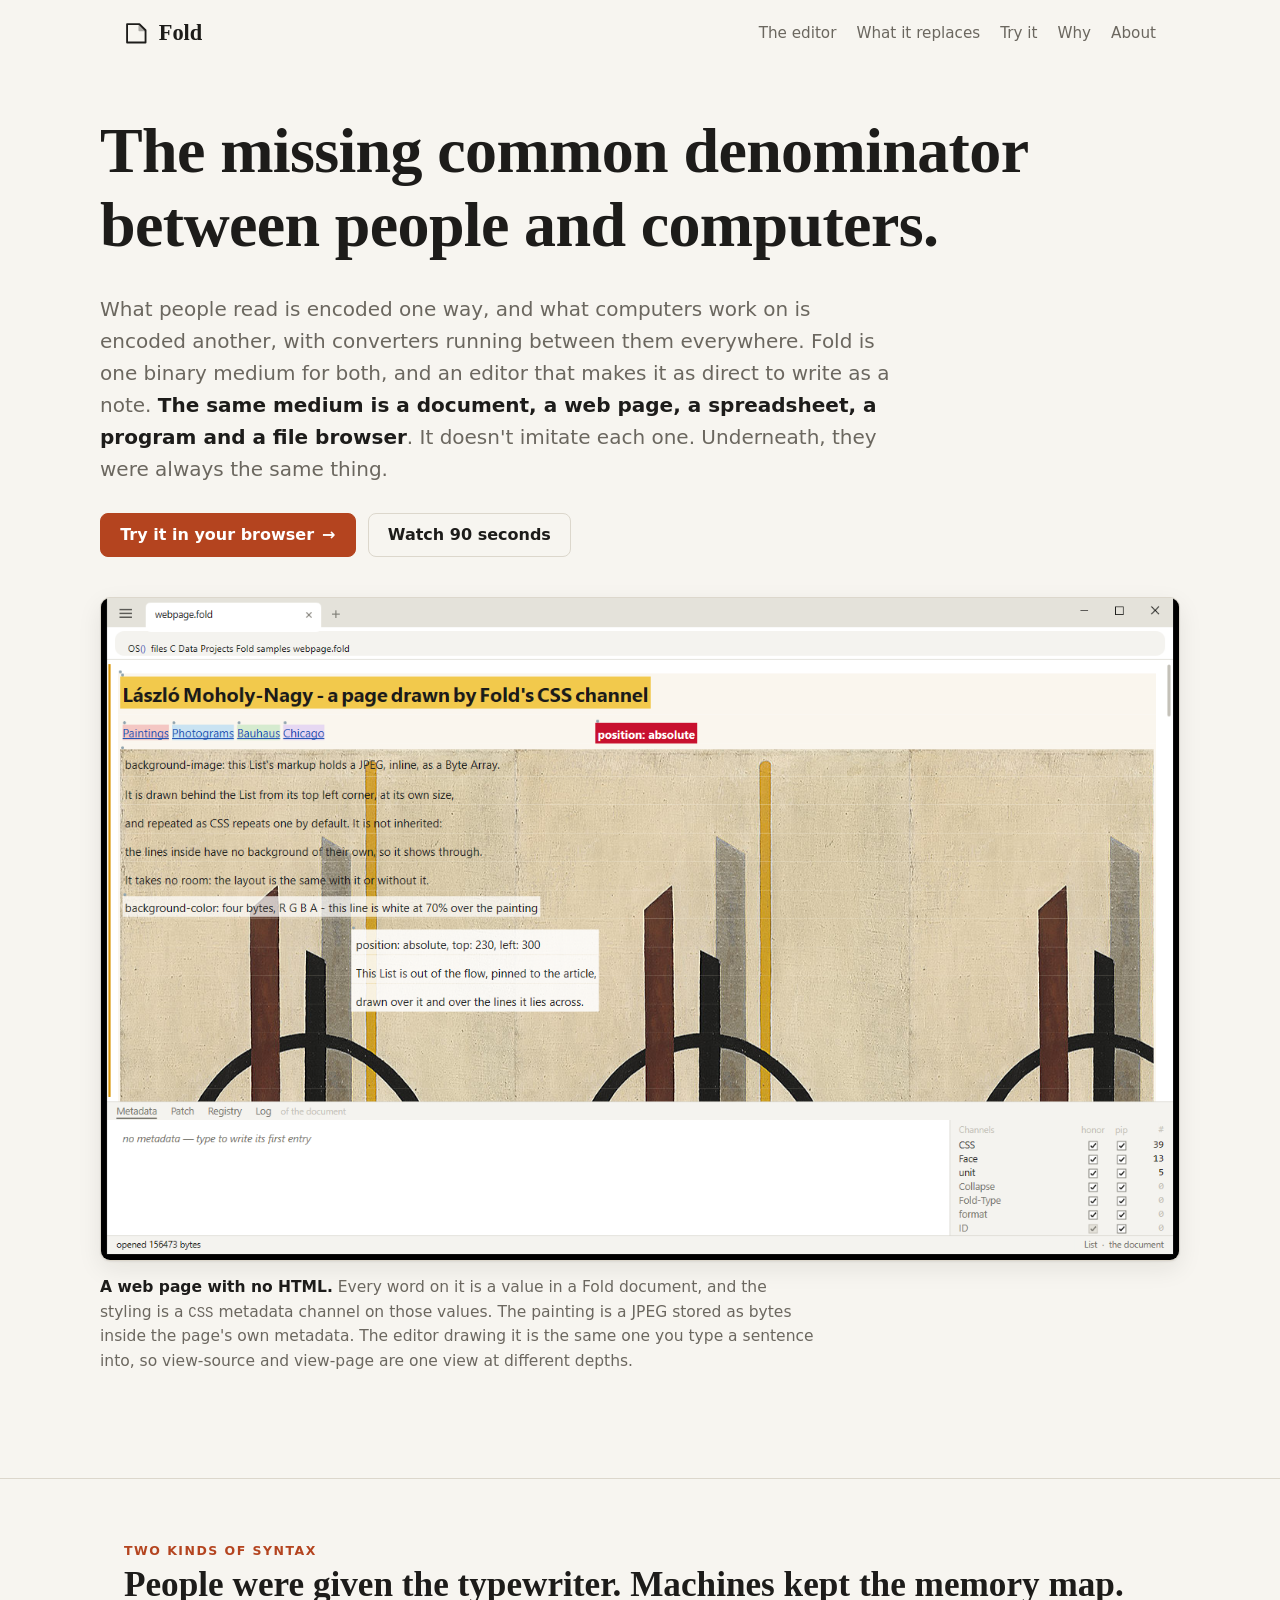
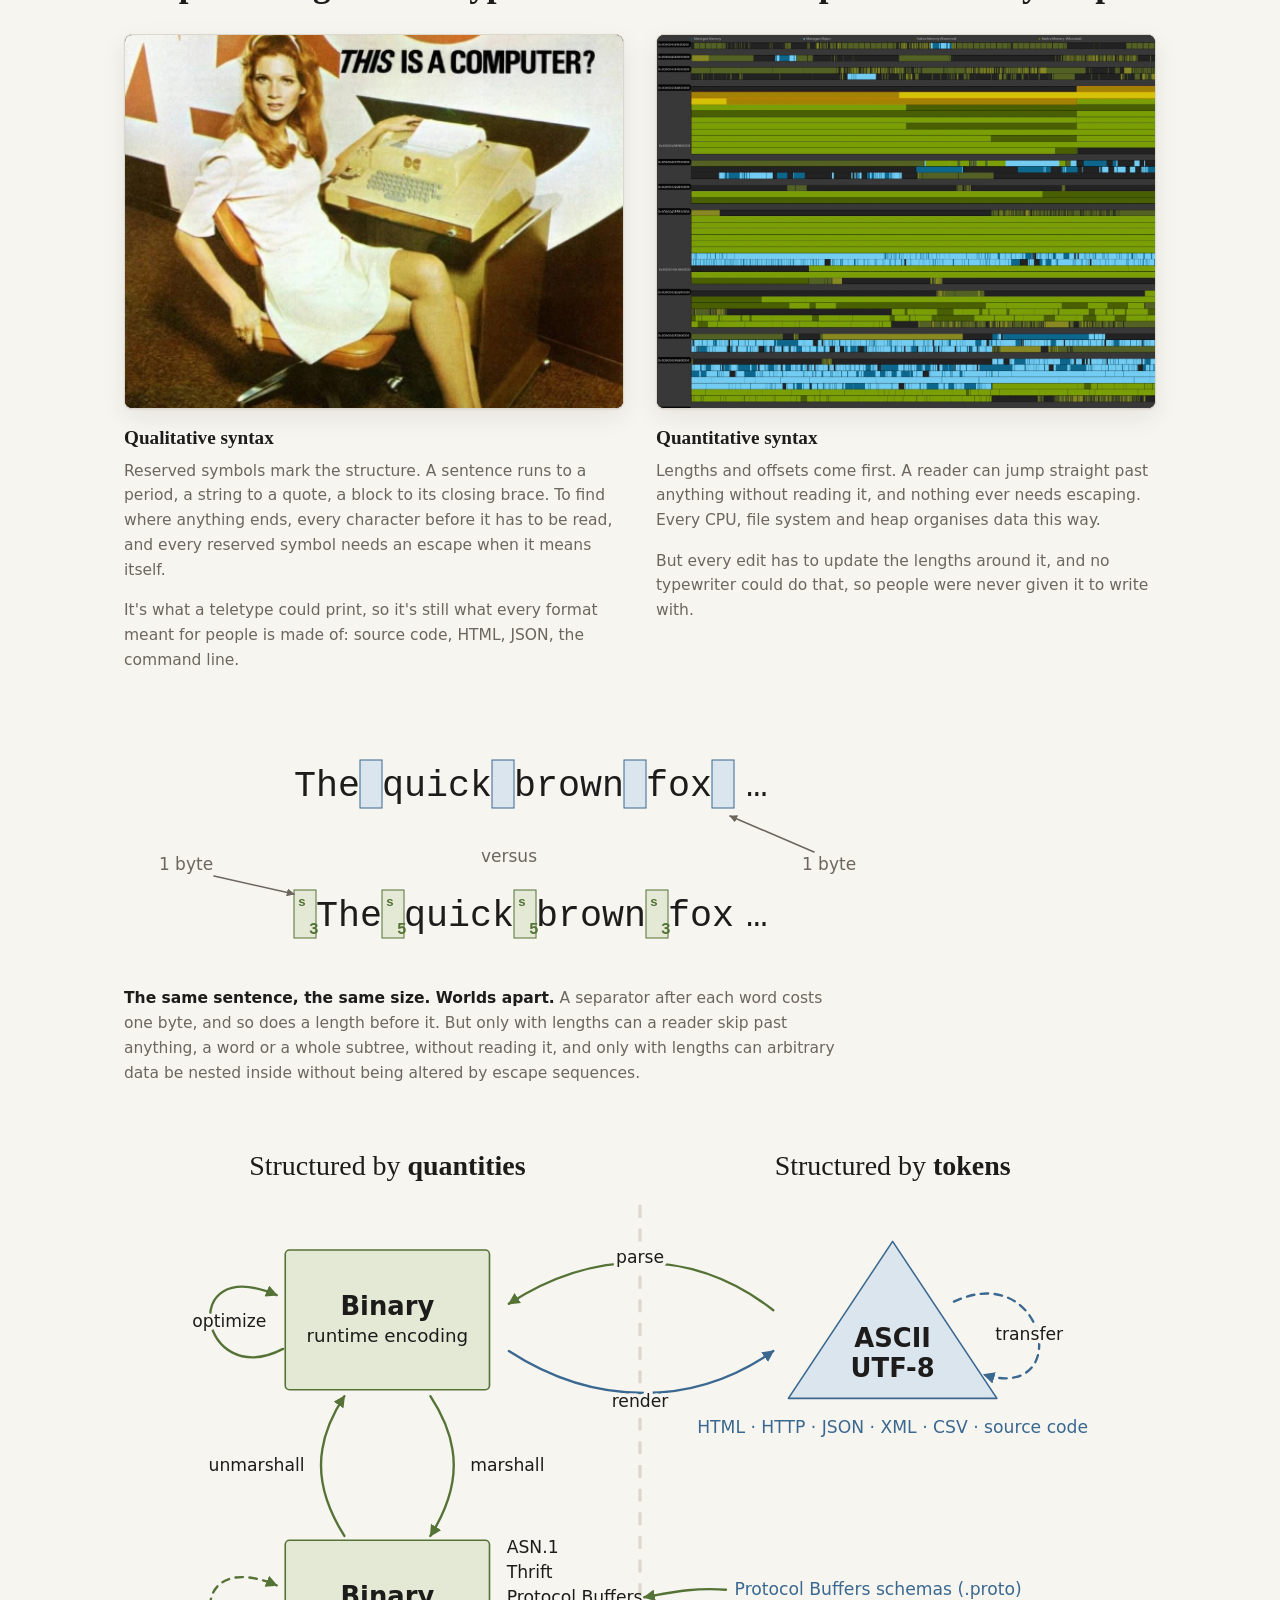
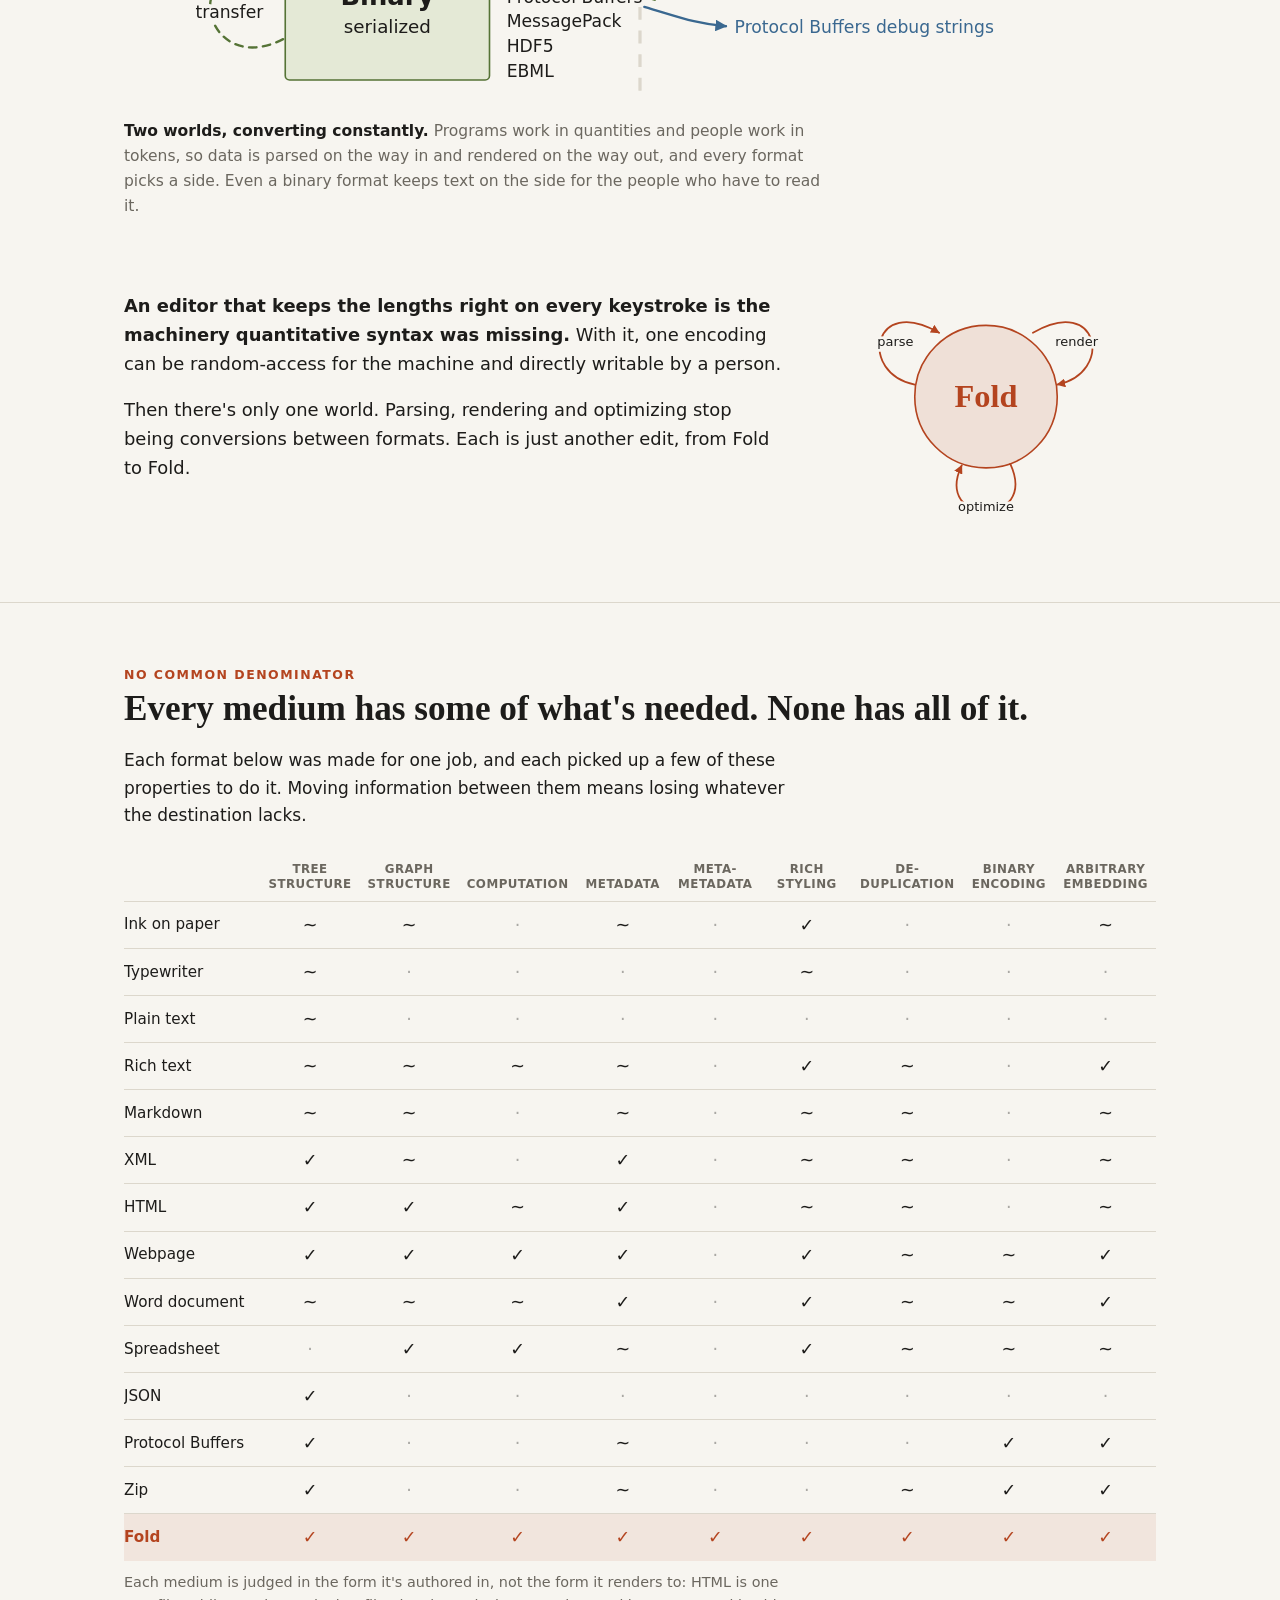
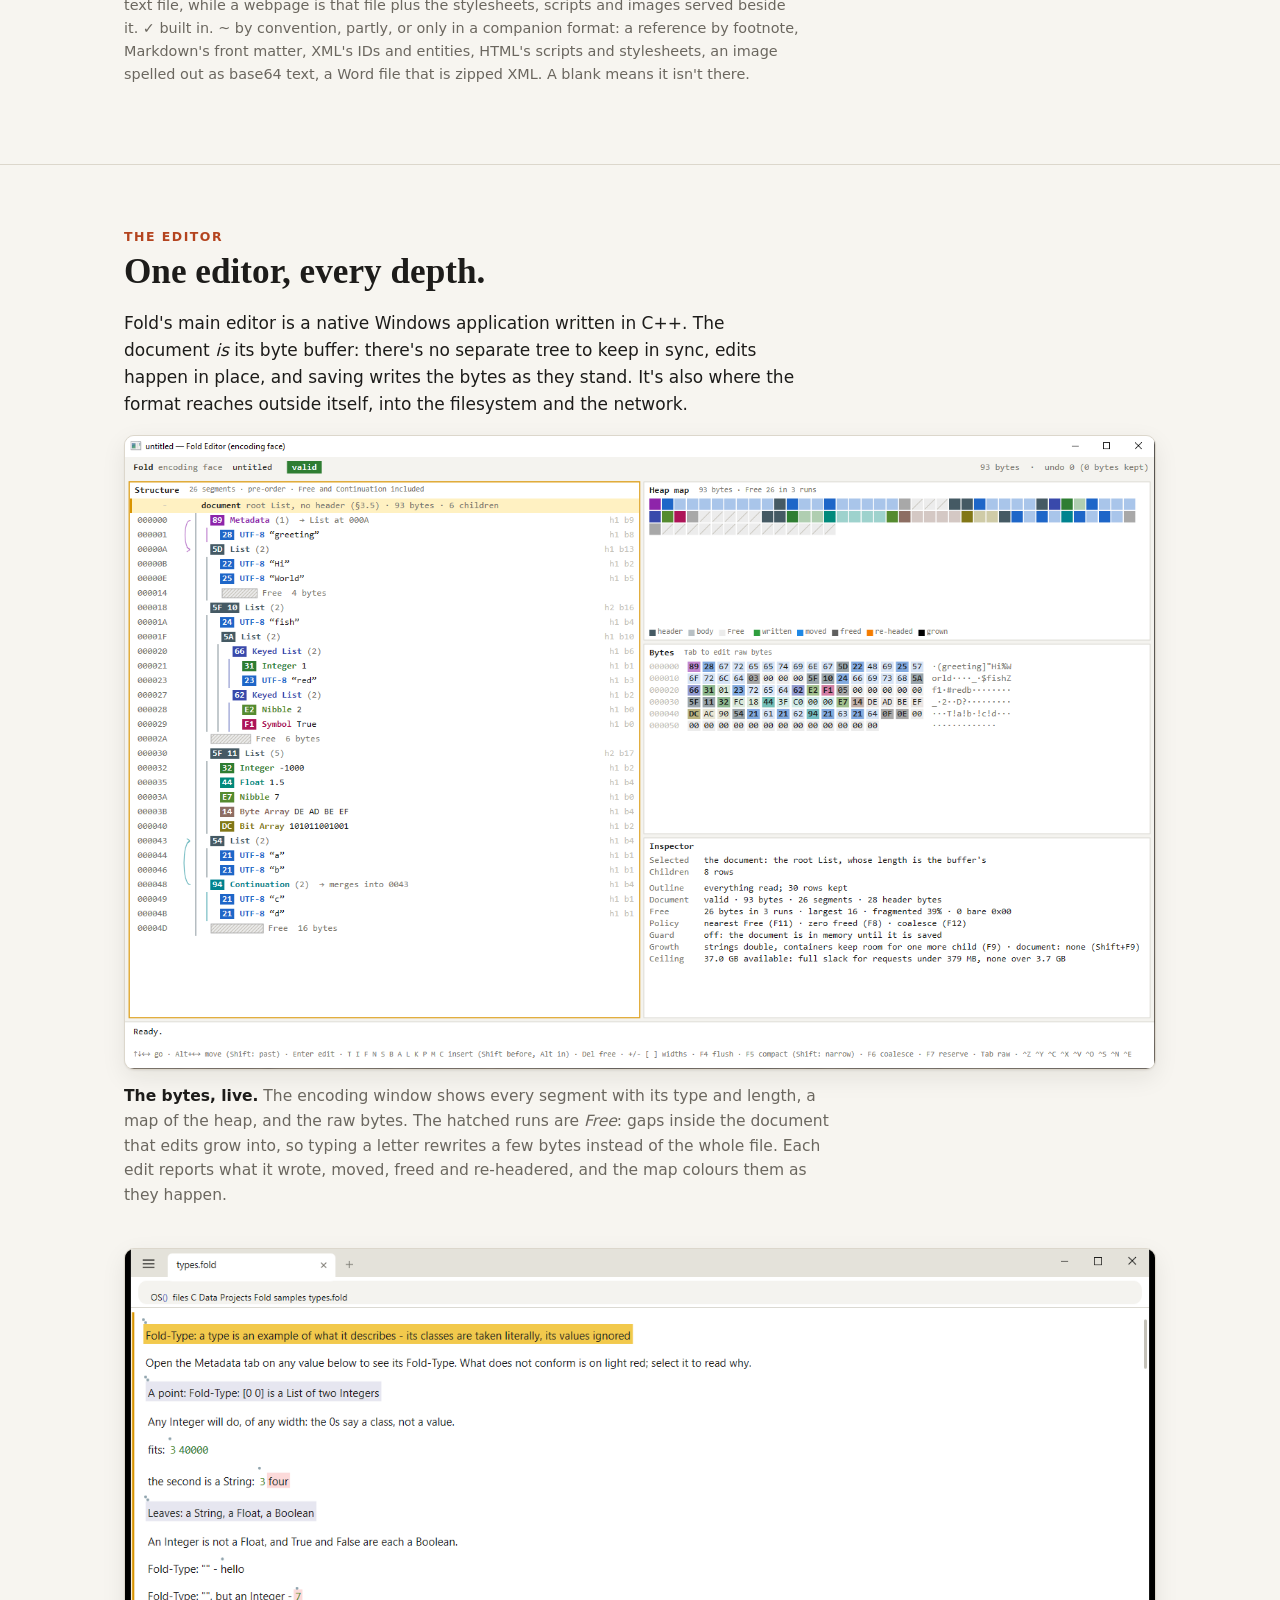
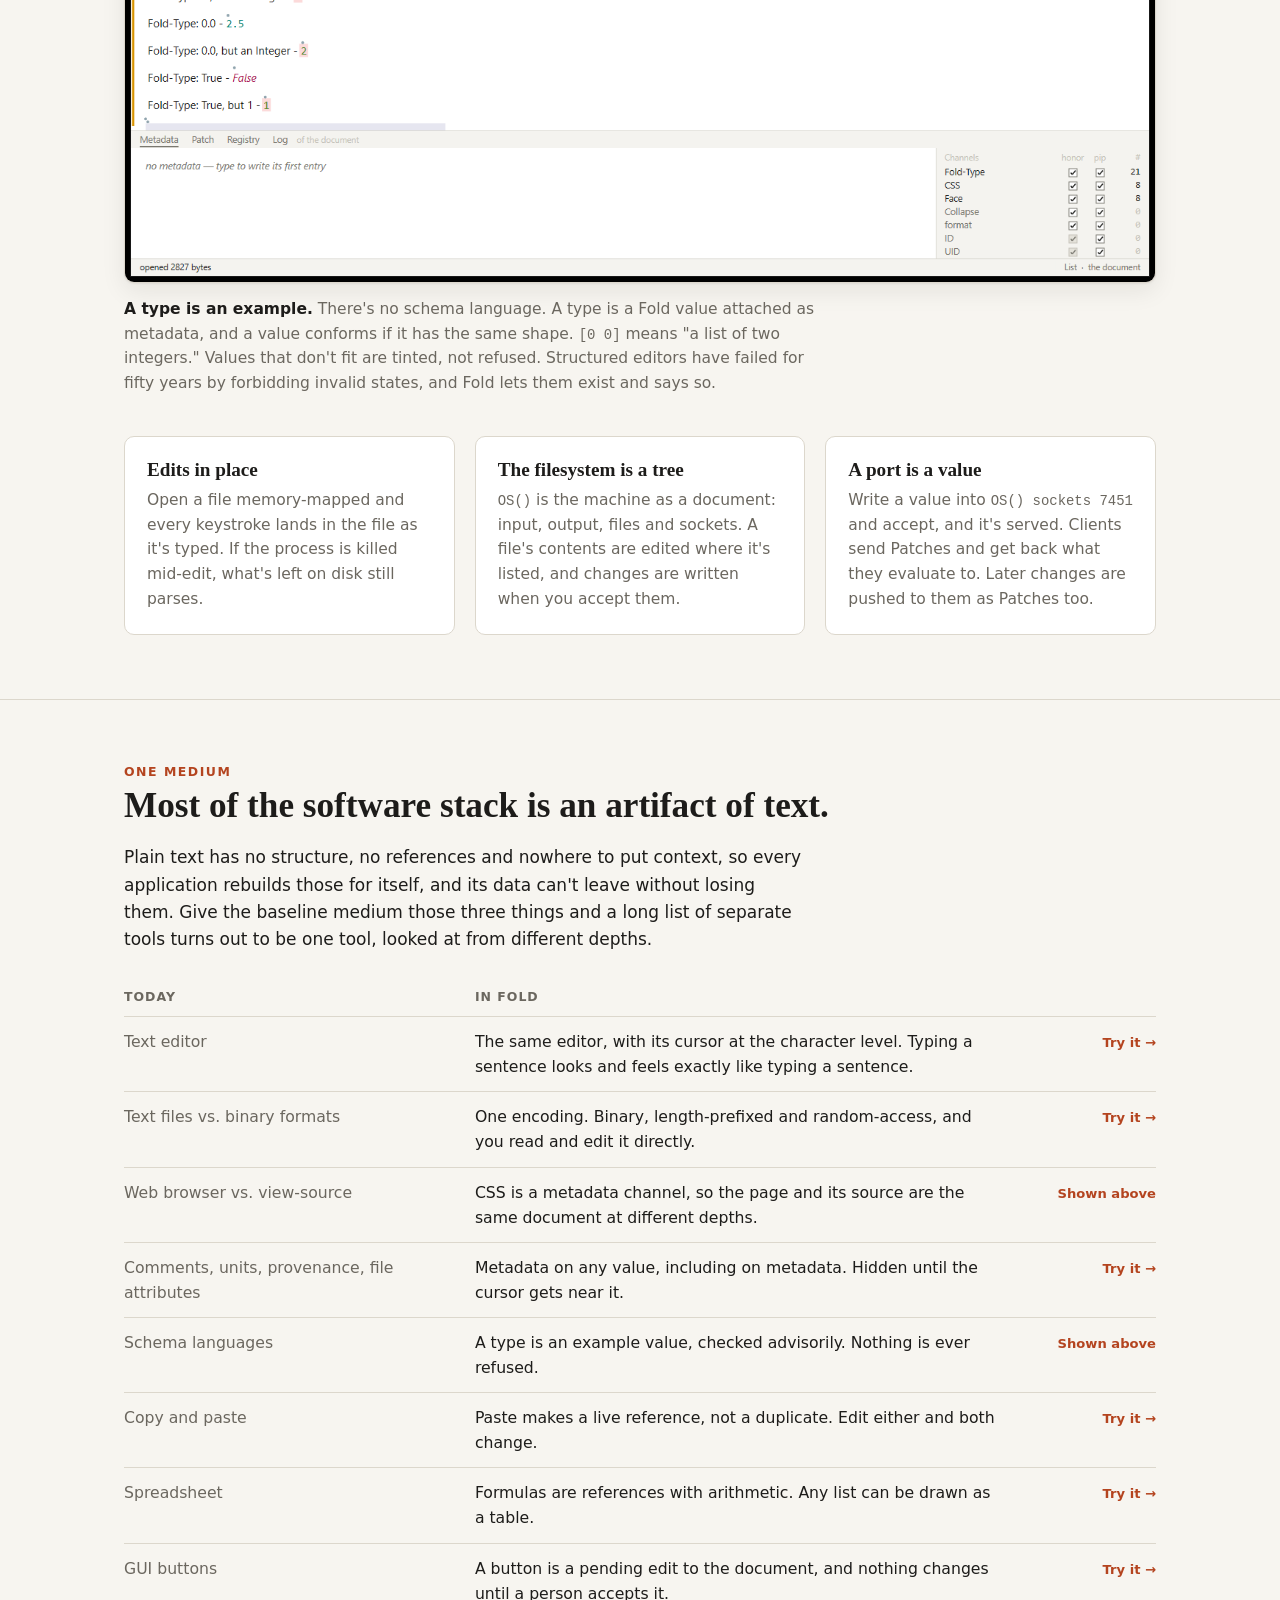
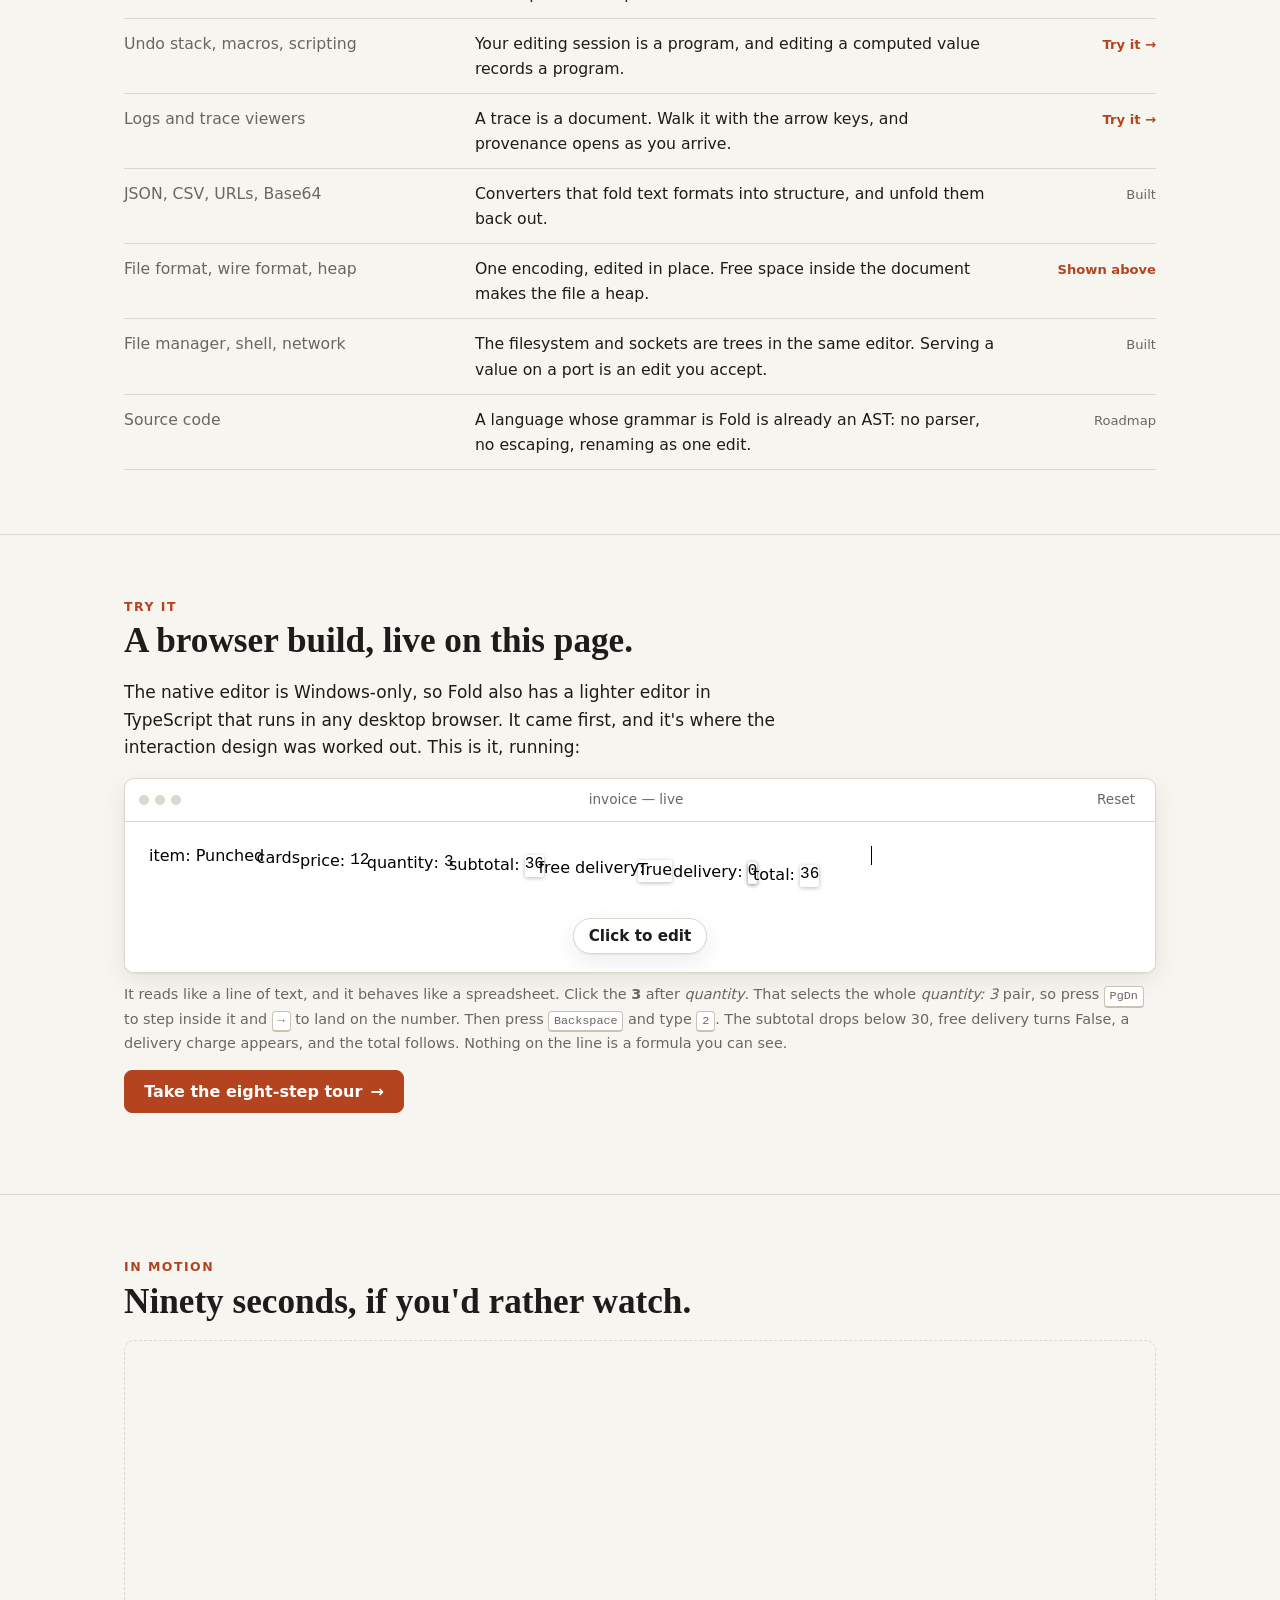
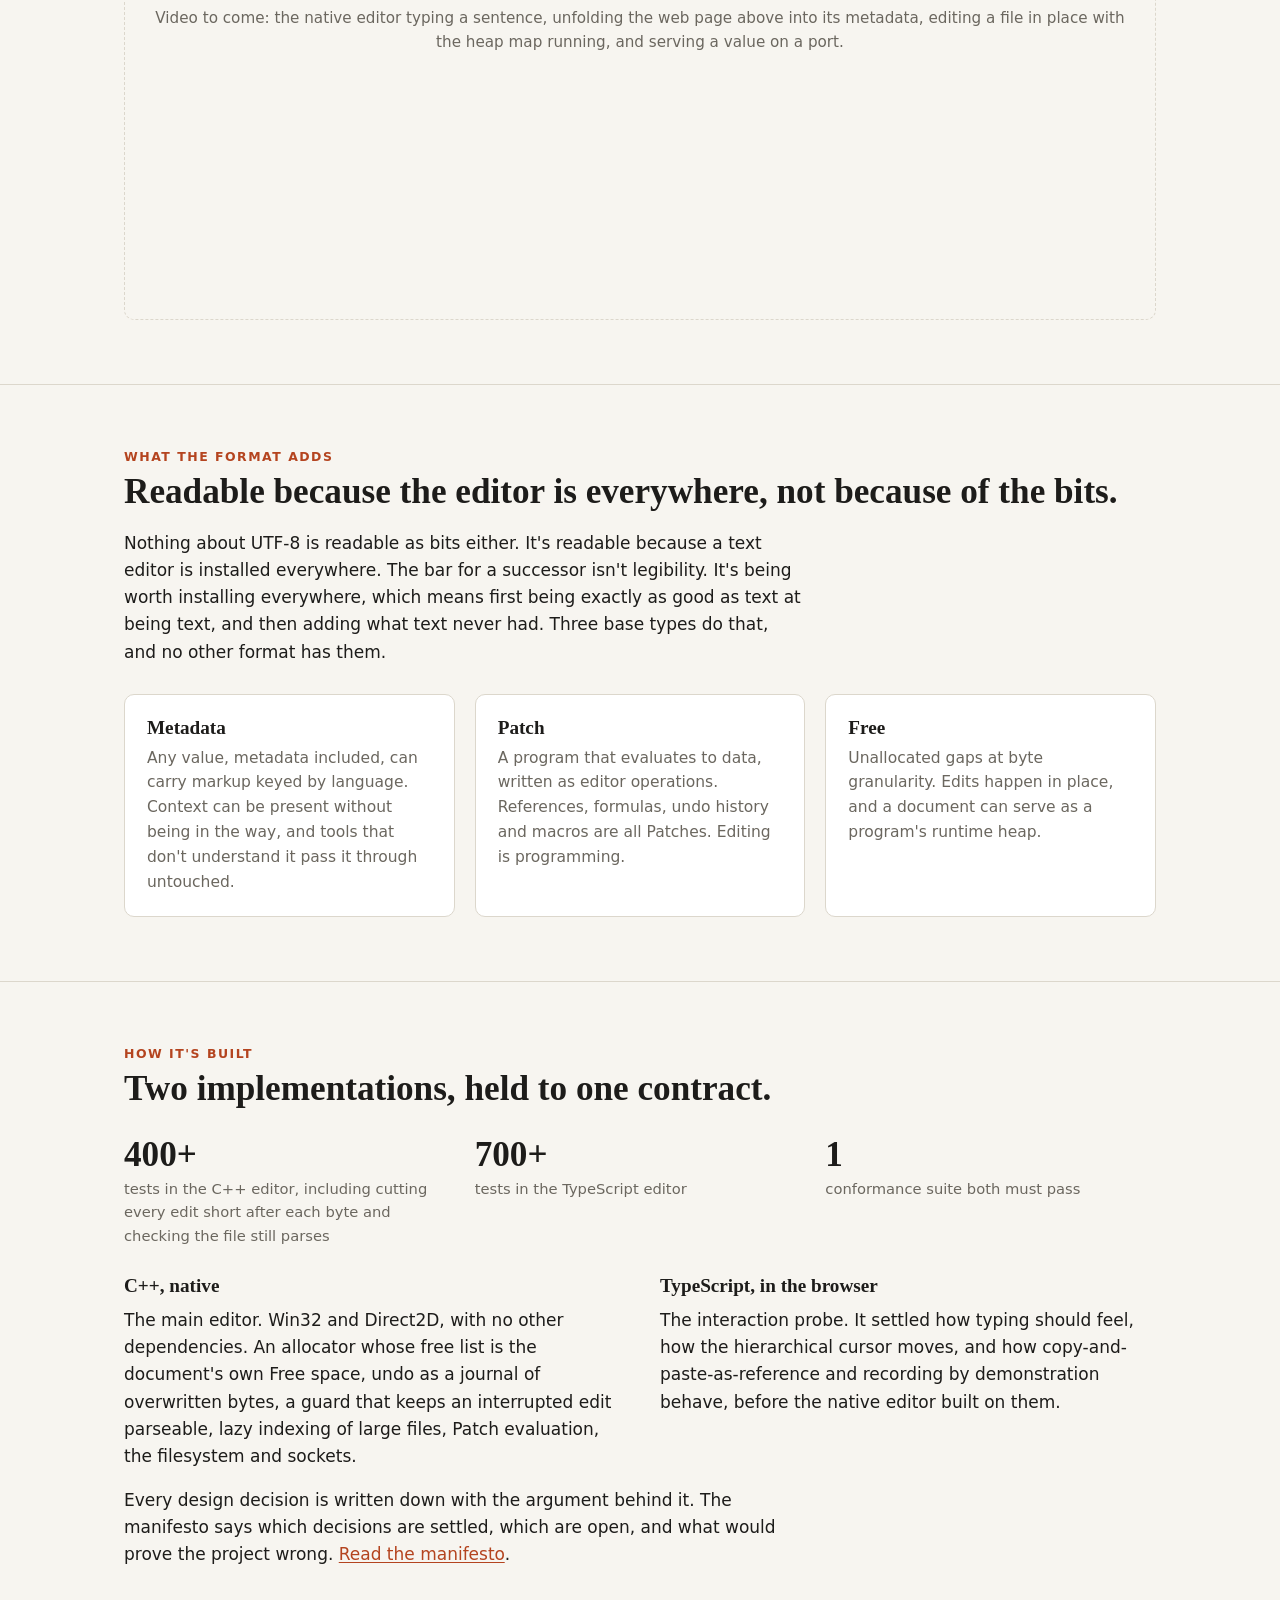
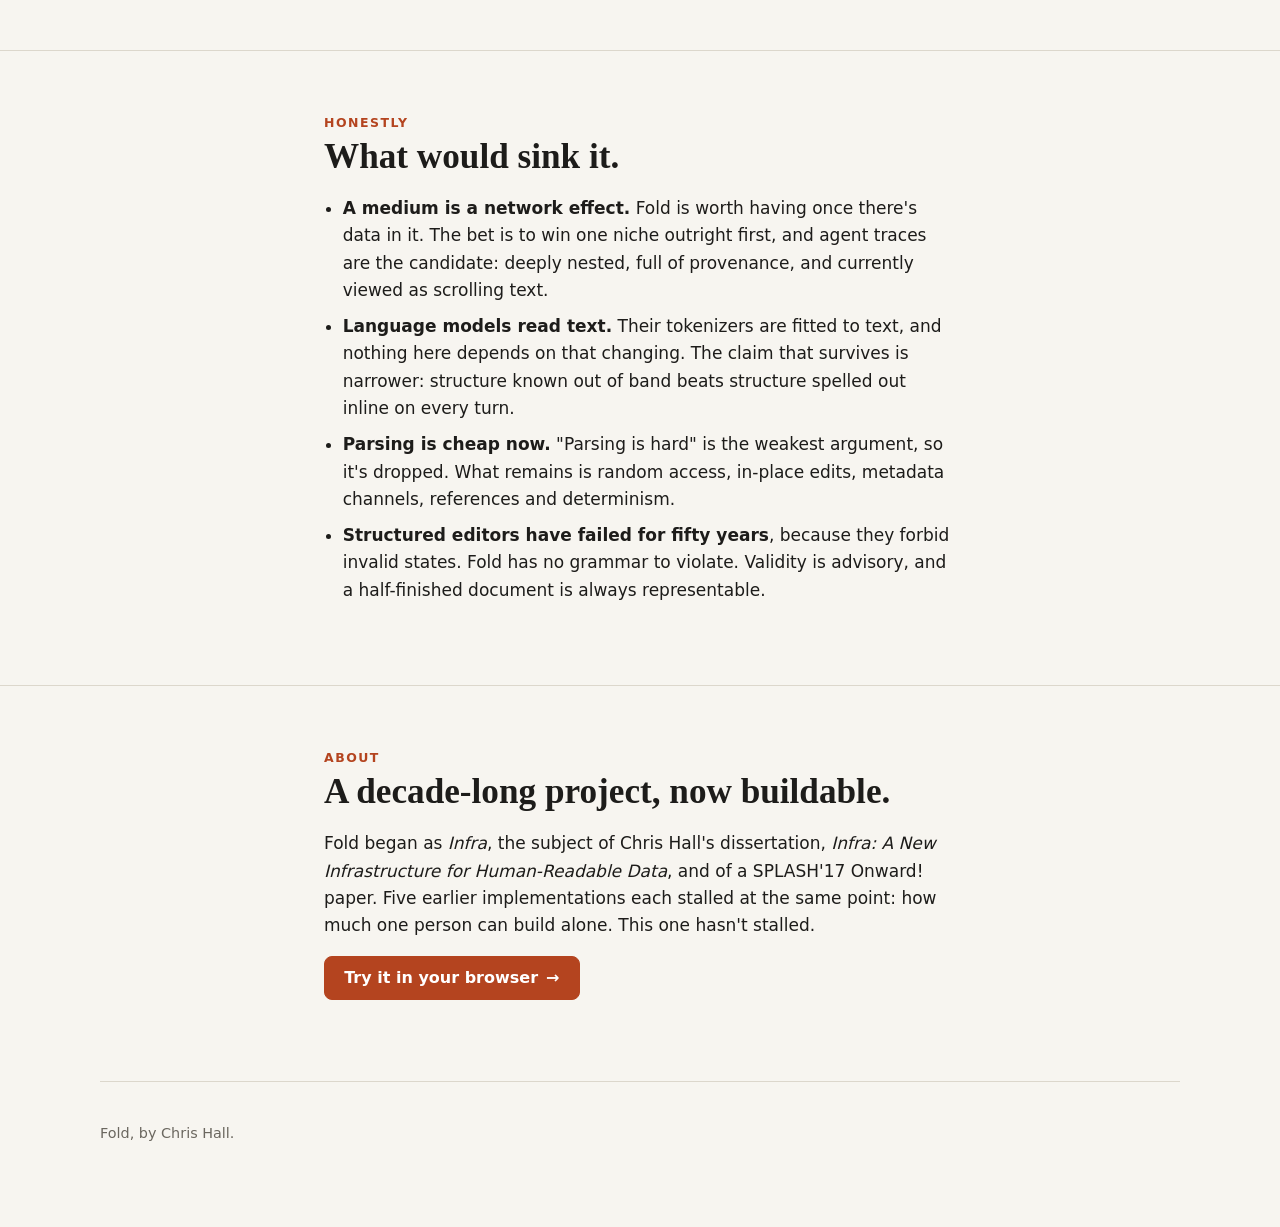
==== commit 7ed9e0e6: "comparison table: Update semantics of HTML" ====
--- a/fold/index.html
+++ b/fold/index.html
@@ -266,7 +266,8 @@
             <tr><th scope="row">Rich text</th><td>~</td><td>~</td><td>~</td><td>~</td><td></td><td>✓</td><td>~</td><td></td><td>✓</td></tr>
             <tr><th scope="row">Markdown</th><td>~</td><td>~</td><td></td><td>~</td><td></td><td>~</td><td>~</td><td></td><td>~</td></tr>
             <tr><th scope="row">XML</th><td>✓</td><td>~</td><td></td><td>✓</td><td></td><td>~</td><td>~</td><td></td><td>~</td></tr>
-            <tr><th scope="row">HTML</th><td>✓</td><td>✓</td><td>✓</td><td>✓</td><td></td><td>✓</td><td>~</td><td></td><td>✓</td></tr>
+            <tr><th scope="row">HTML</th><td>✓</td><td>✓</td><td>~</td><td>✓</td><td></td><td>~</td><td>~</td><td></td><td>~</td></tr>
+            <tr><th scope="row">Webpage</th><td>✓</td><td>✓</td><td>✓</td><td>✓</td><td></td><td>✓</td><td>~</td><td>~</td><td>✓</td></tr>
             <tr><th scope="row">Word document</th><td>~</td><td>~</td><td>~</td><td>✓</td><td></td><td>✓</td><td>~</td><td>~</td><td>✓</td></tr>
             <tr><th scope="row">Spreadsheet</th><td></td><td>✓</td><td>✓</td><td>~</td><td></td><td>✓</td><td>~</td><td>~</td><td>~</td></tr>
             <tr><th scope="row">JSON</th><td>✓</td><td></td><td></td><td></td><td></td><td></td><td></td><td></td><td></td></tr>
@@ -277,9 +278,11 @@
         </table>
       </div>
       <p class="caption narrow">
+        Each medium is judged in the form it's authored in, not the form it renders to: HTML is one text file, while a webpage is
+        that file plus the stylesheets, scripts and images served beside it.
         ✓ built in. ~ by convention, partly, or only in a companion format: a reference by
-        footnote, Markdown's front matter, XML's IDs and entities, a stylesheet beside the data, a
-        Word file that is zipped XML. A blank means it isn't there.
+        footnote, Markdown's front matter, XML's IDs and entities, HTML's scripts and stylesheets,
+        an image spelled out as base64 text, a Word file that is zipped XML. A blank means it isn't there.
       </p>
     </div>
   </section>
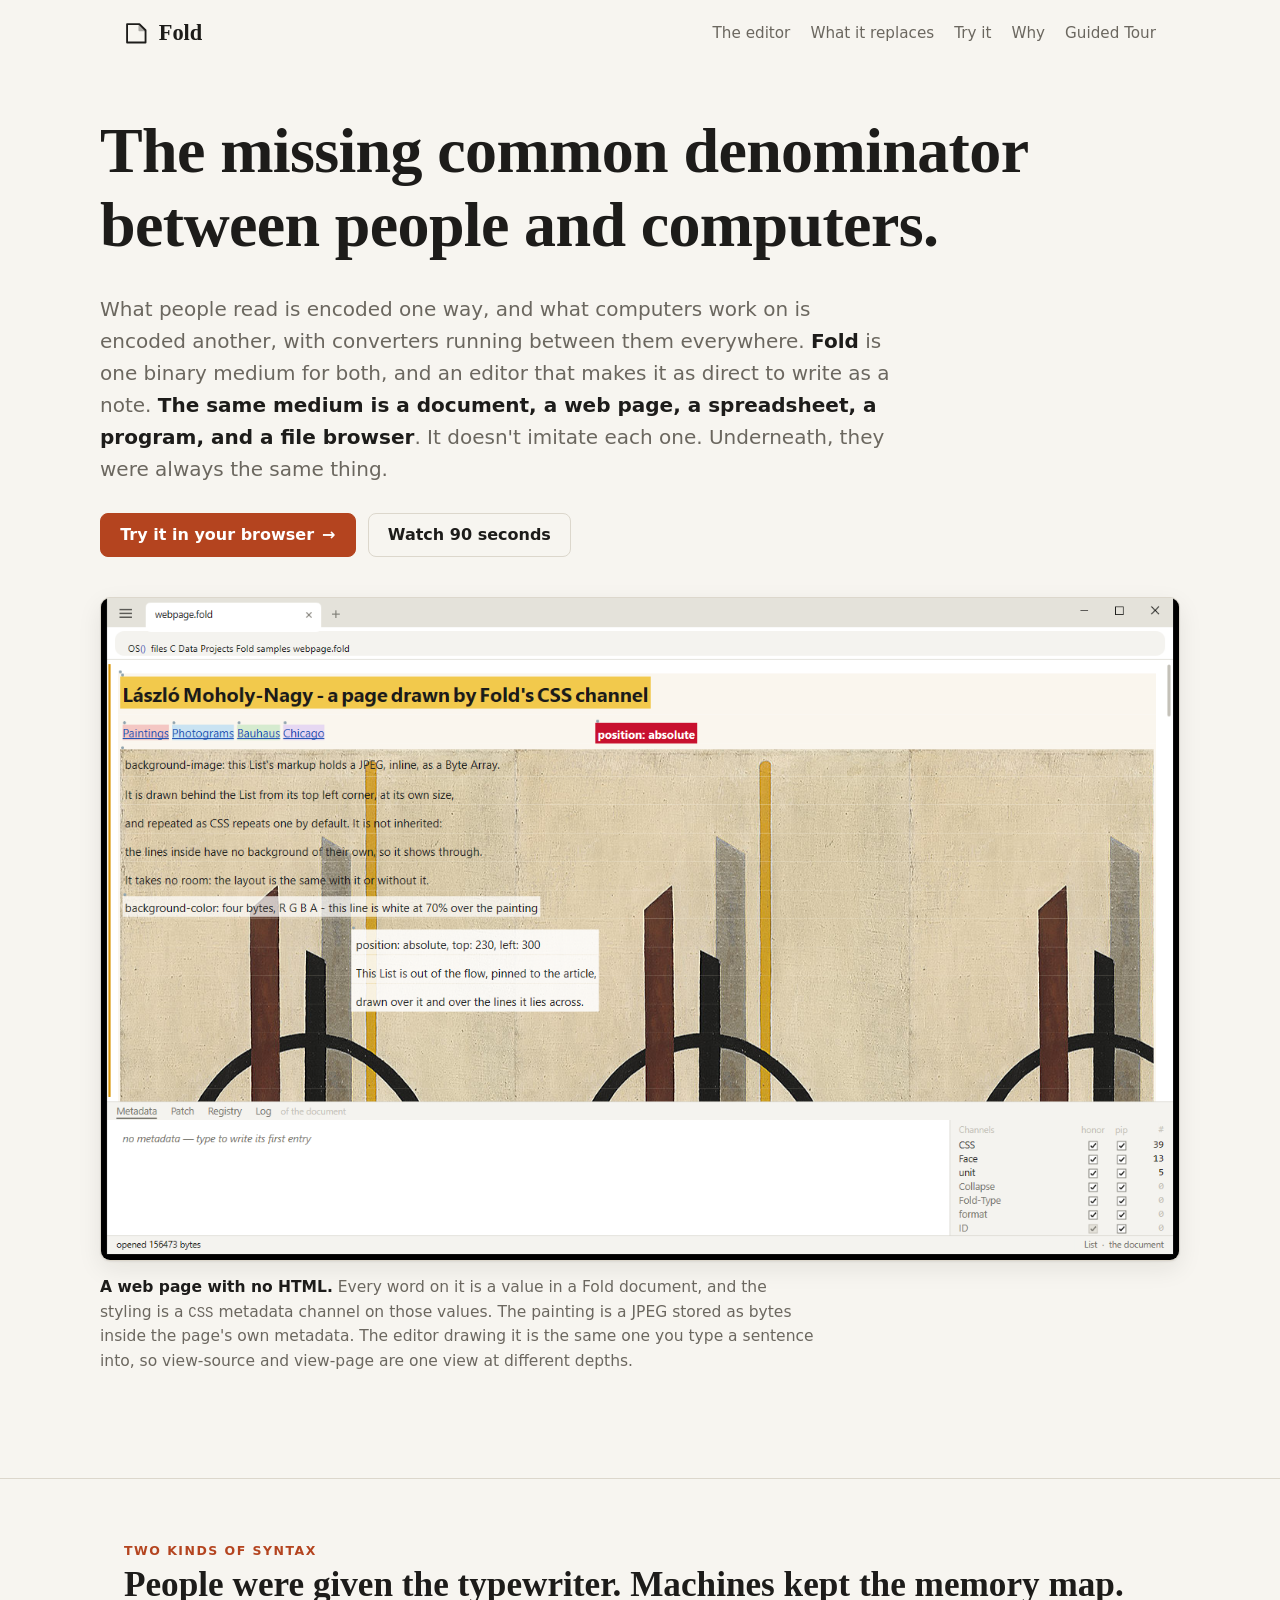
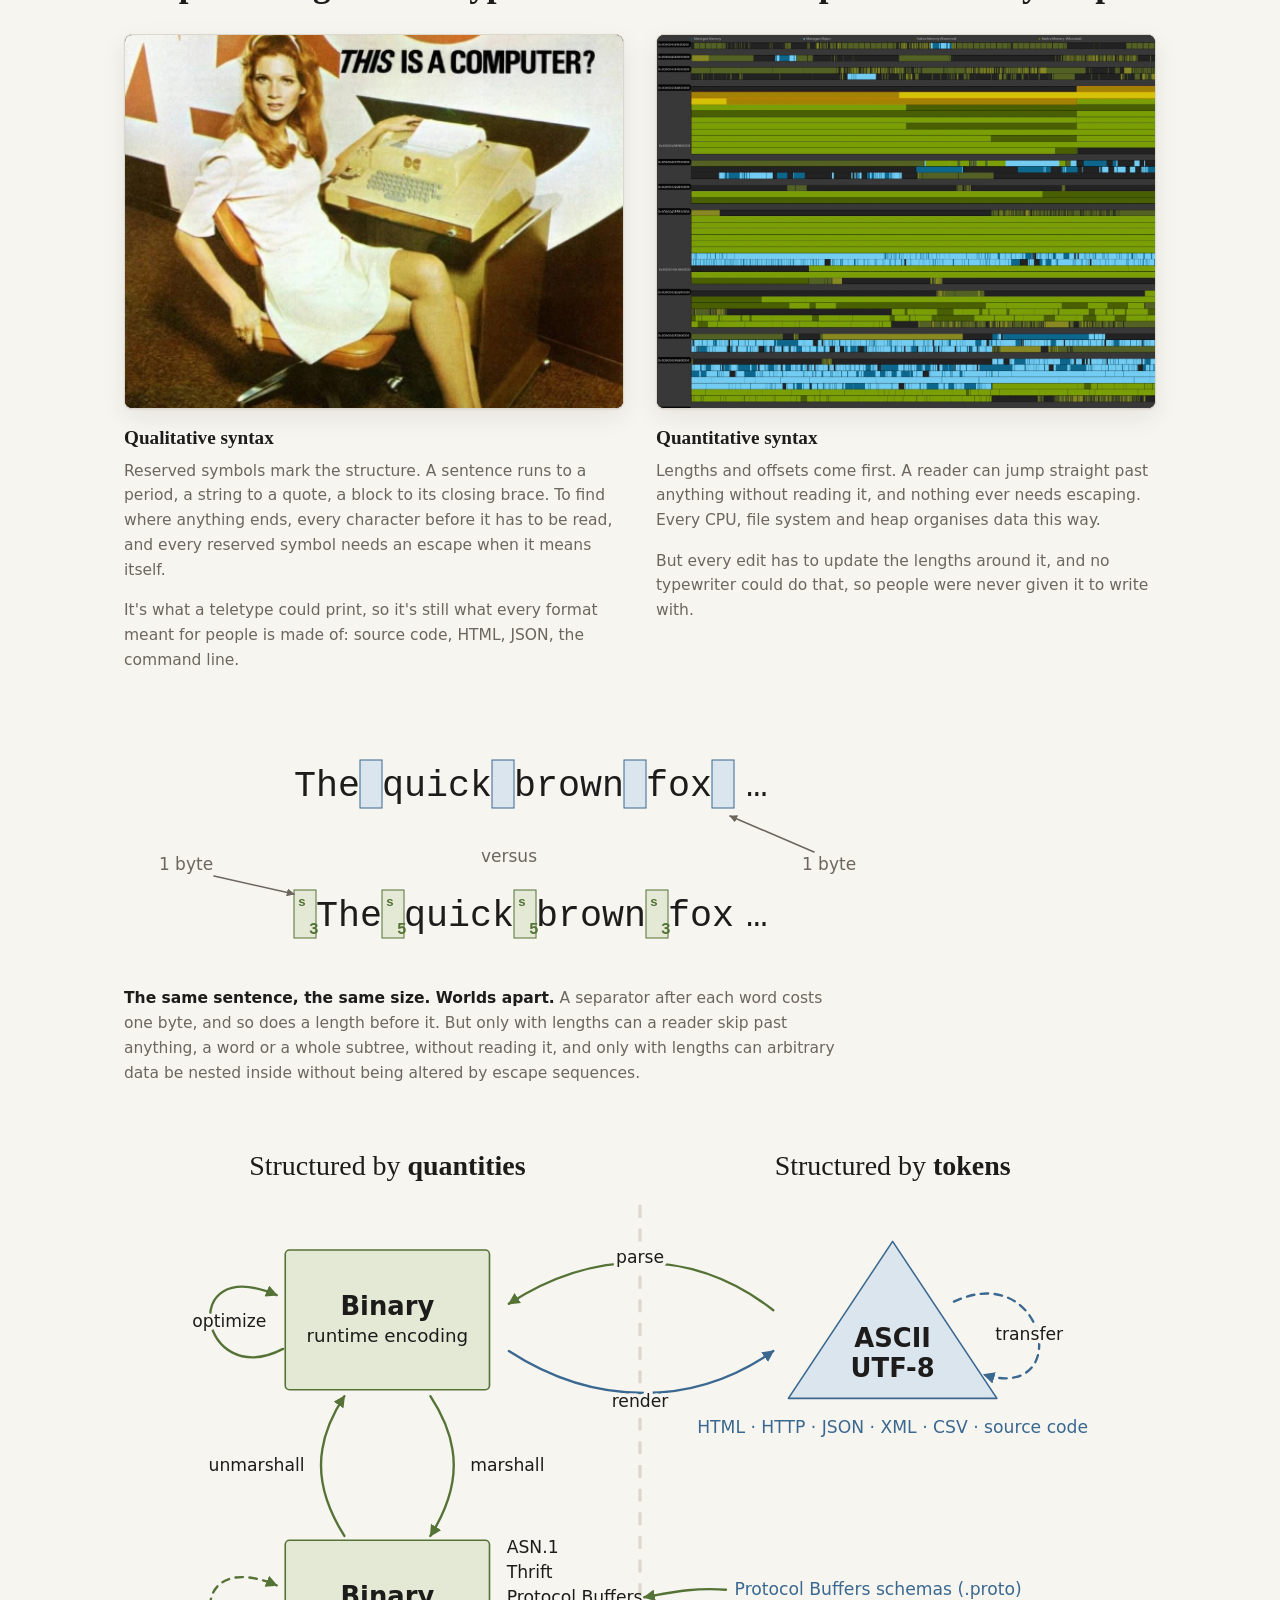
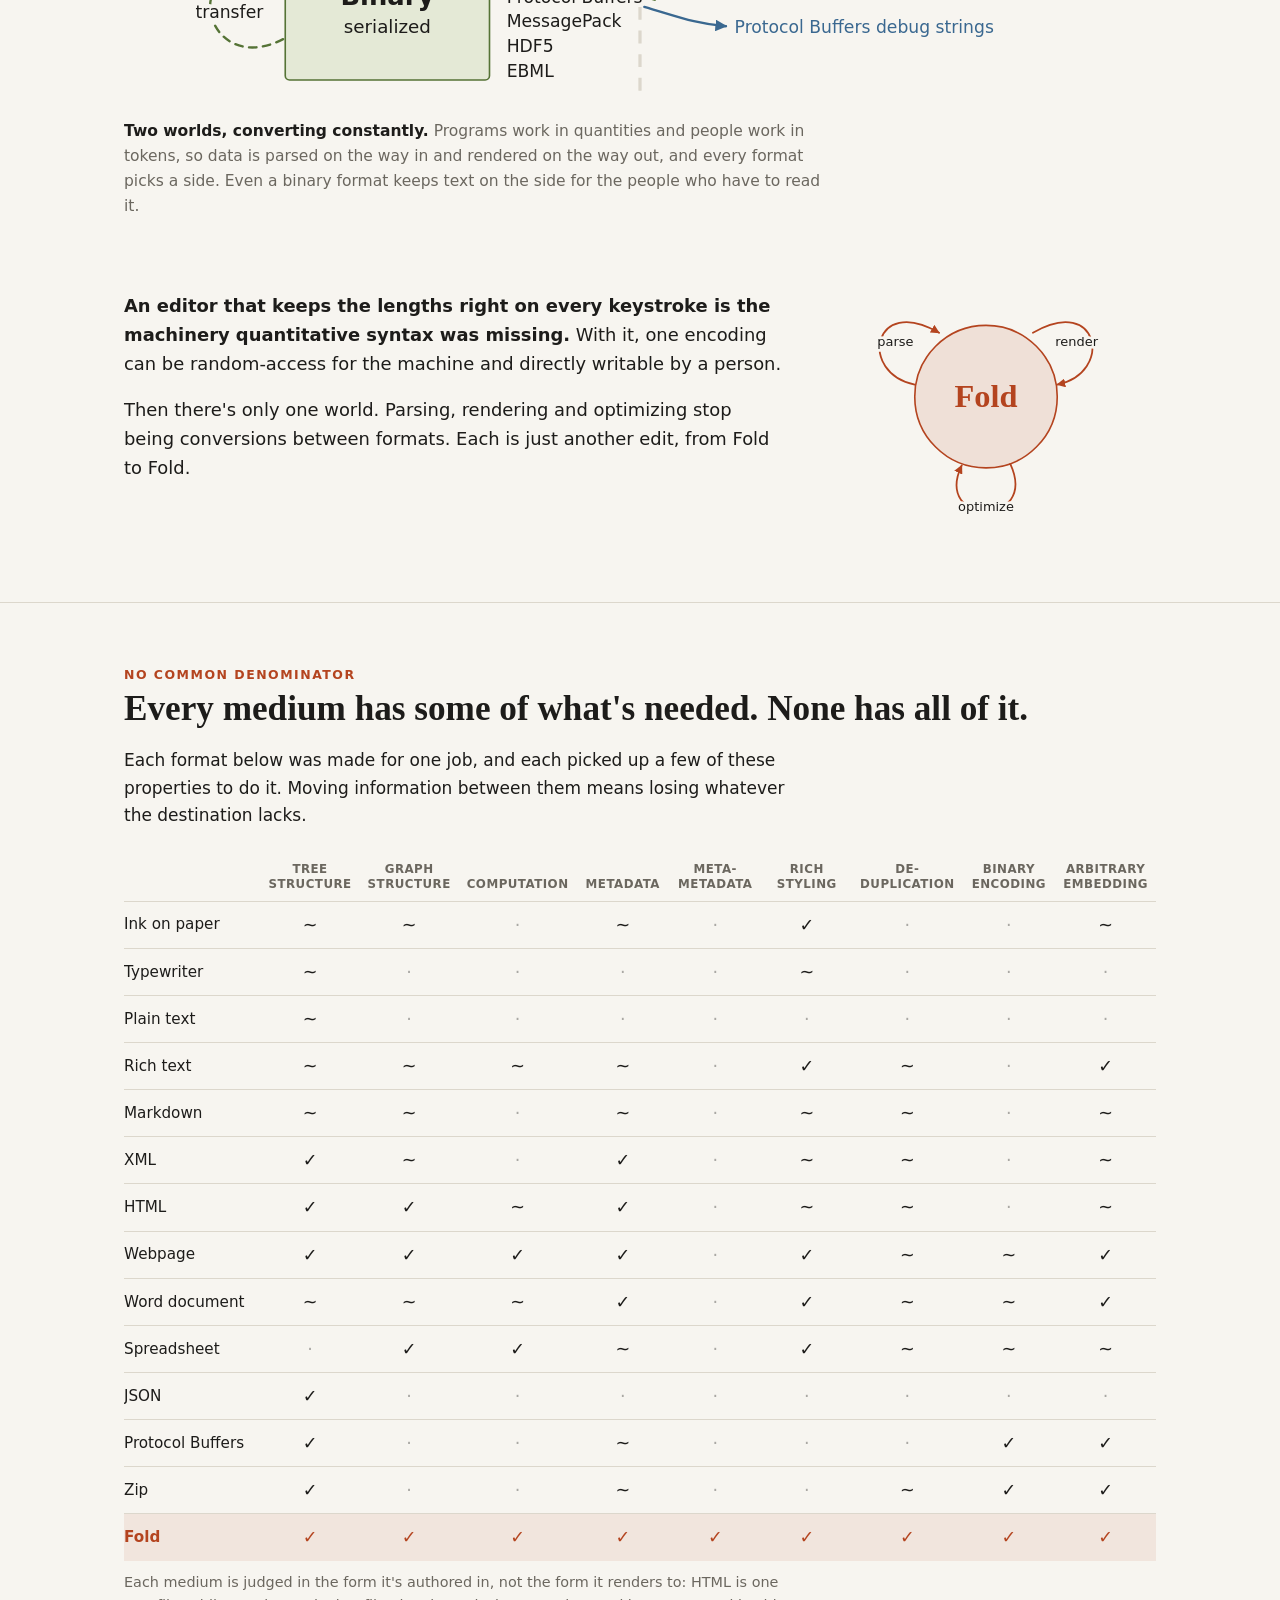
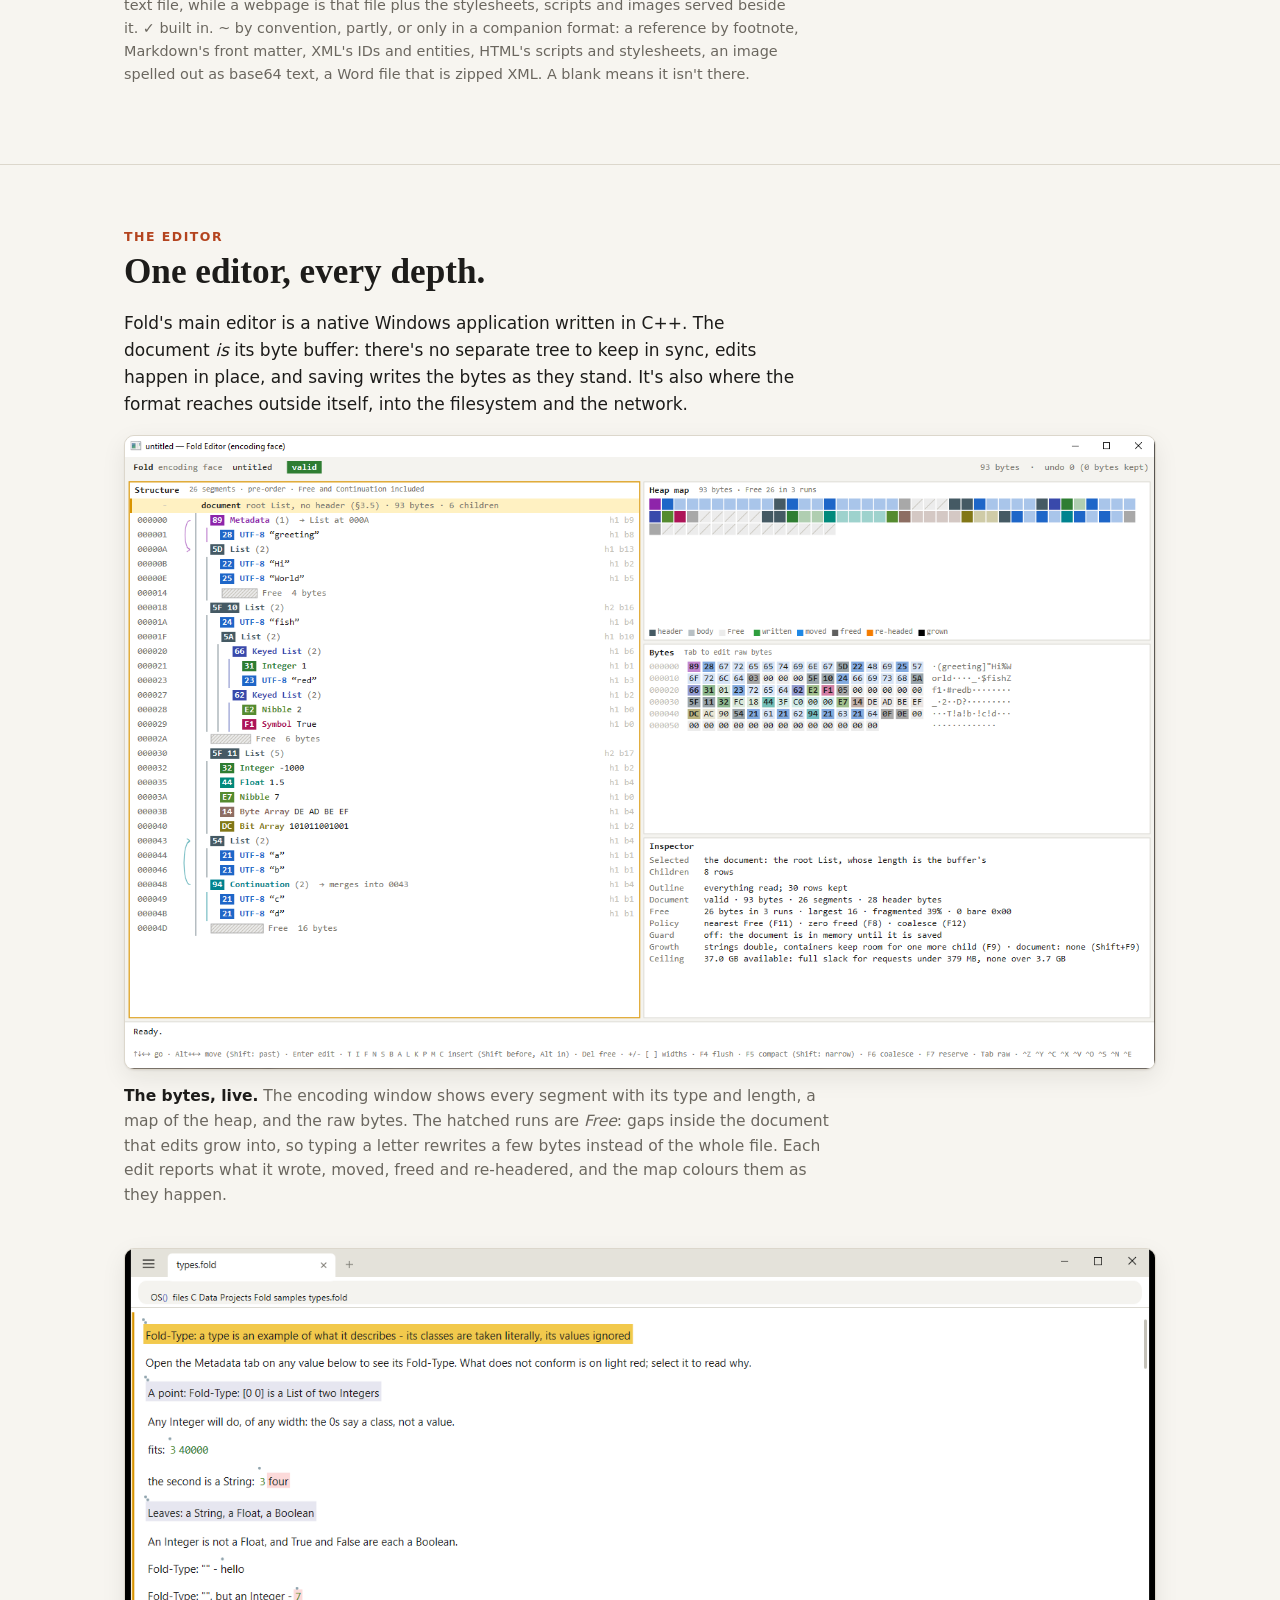
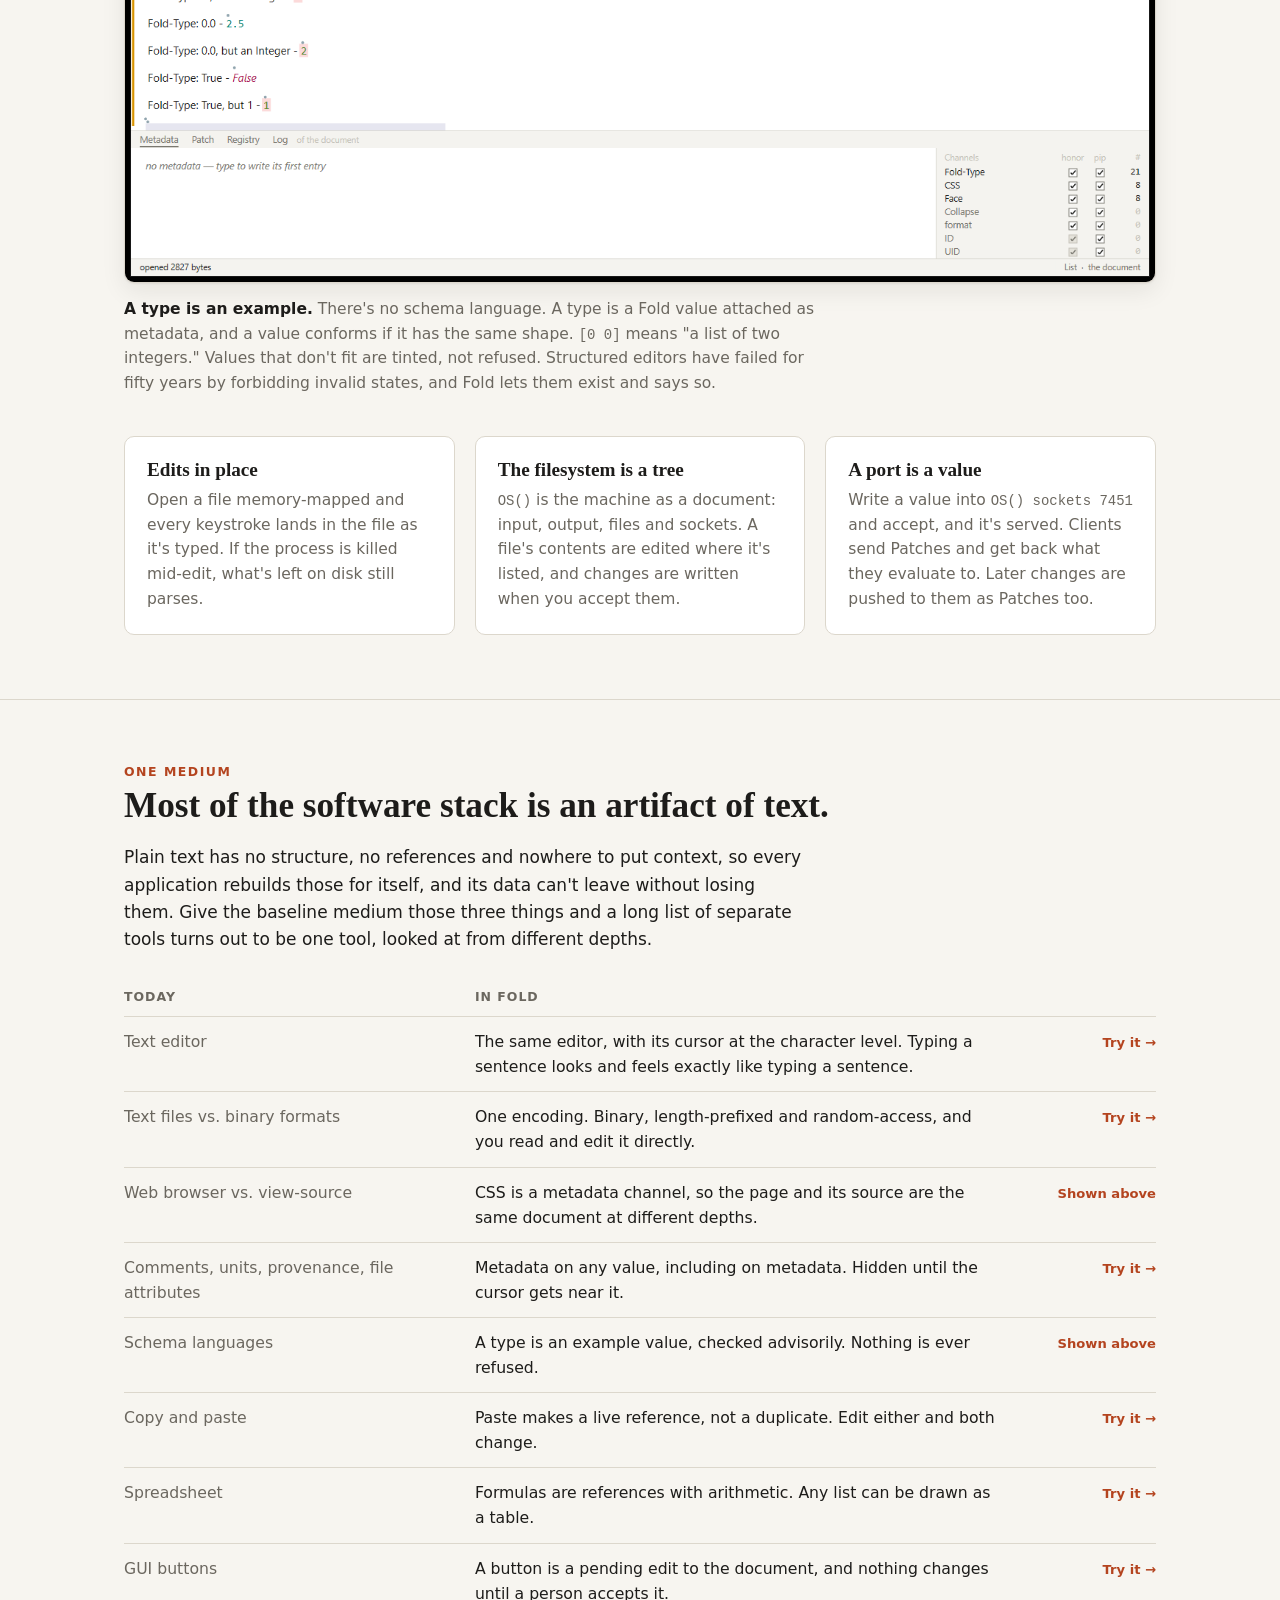
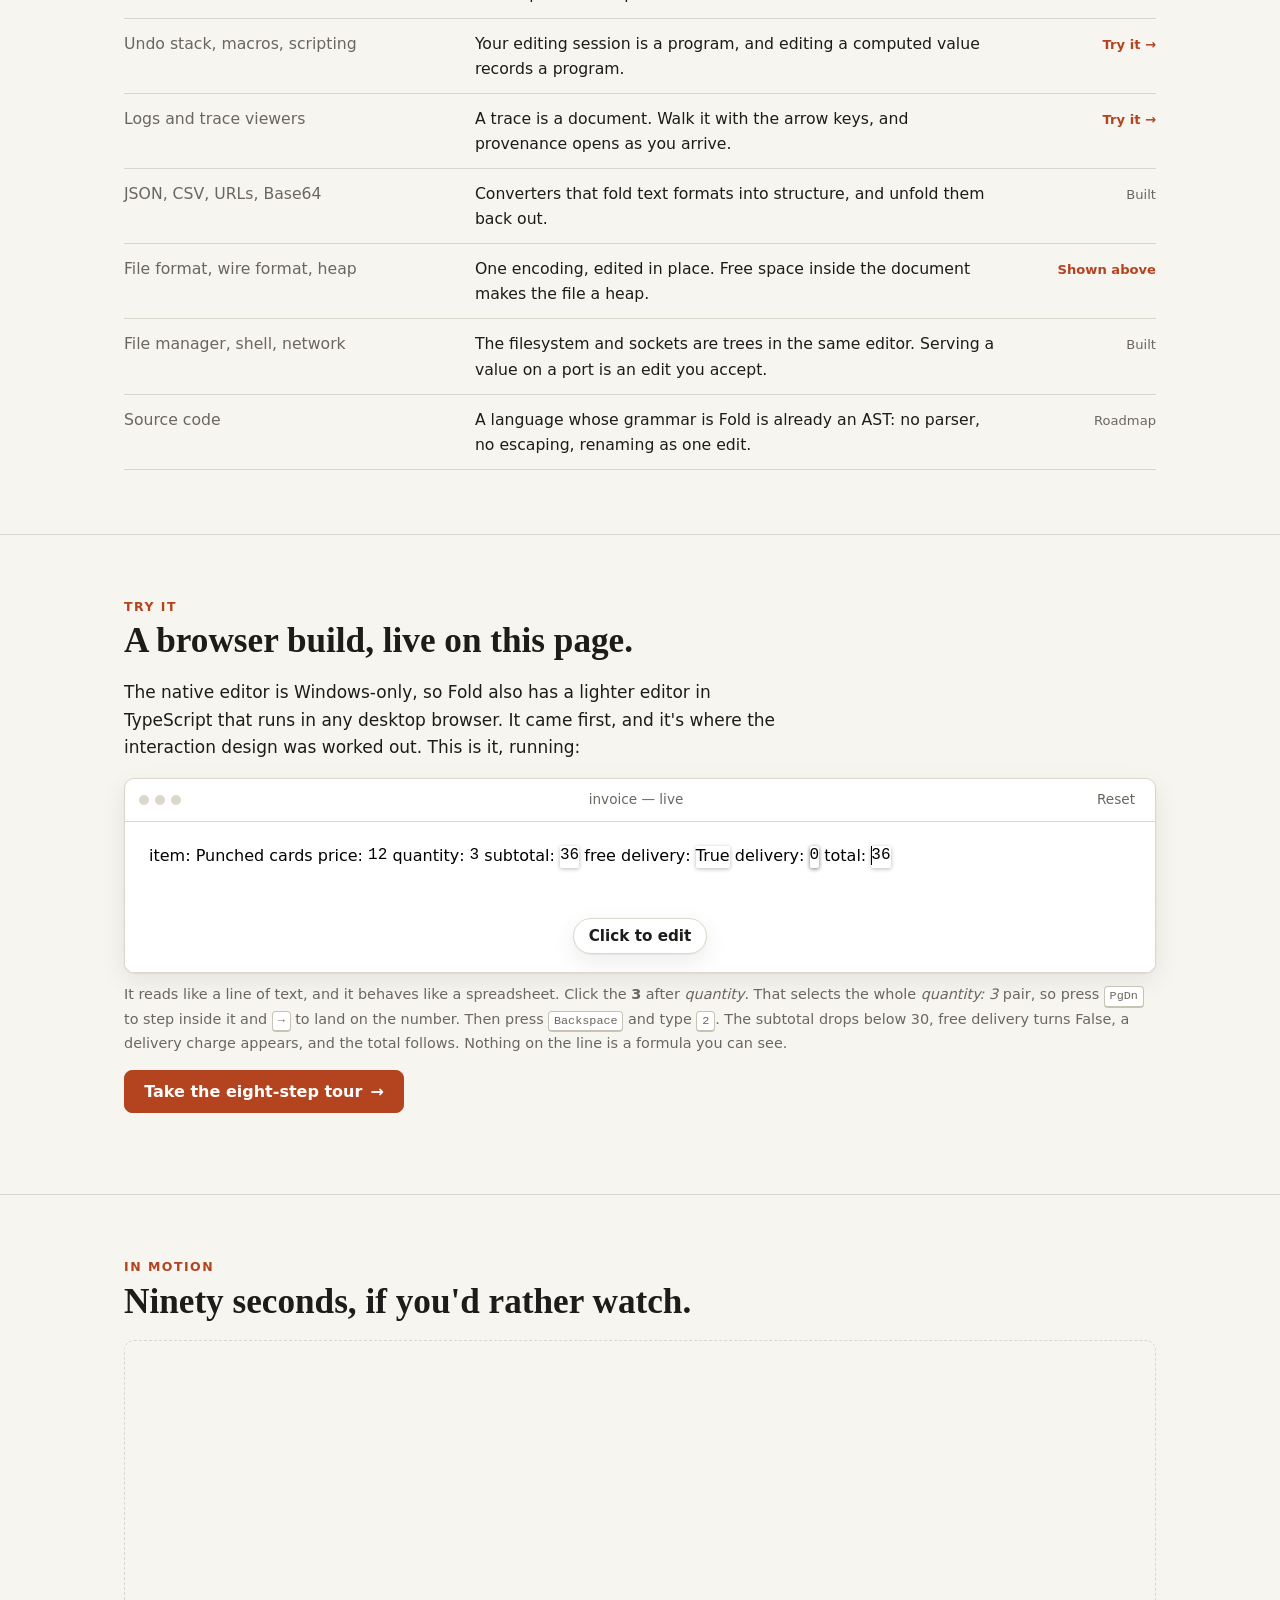
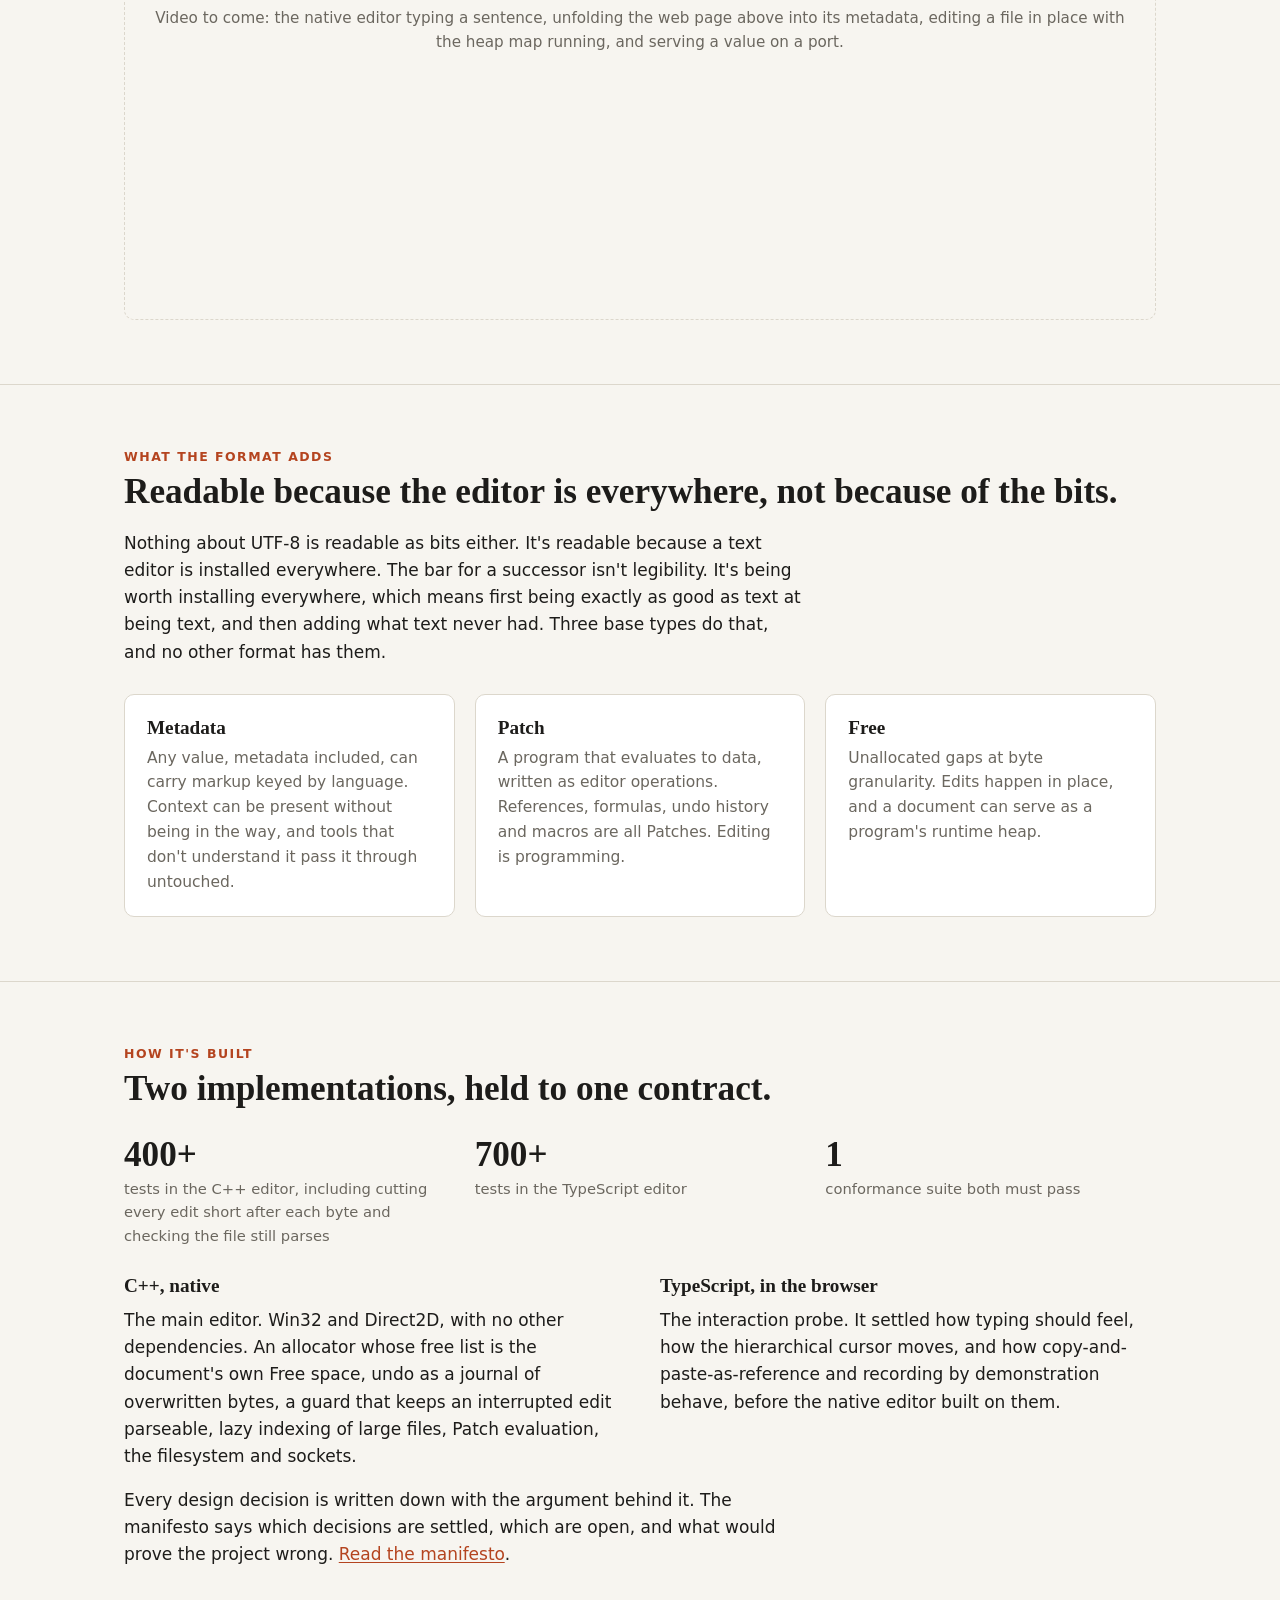
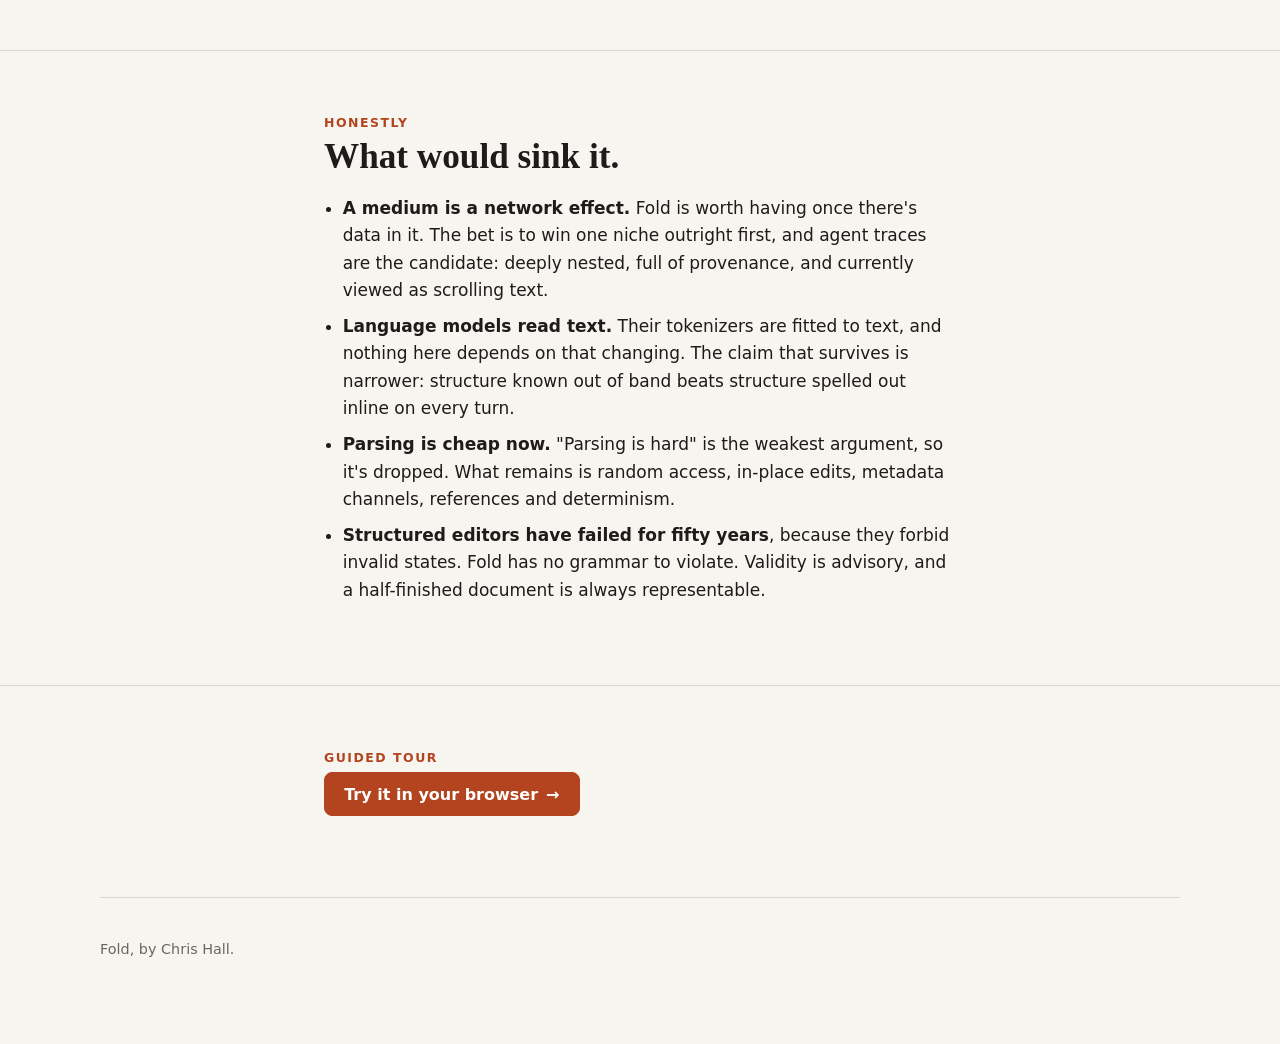
==== commit 4b8f56fc: "Rename 'about' to 'Guided Tour'" ====
--- a/fold/index.html
+++ b/fold/index.html
@@ -20,7 +20,7 @@
     <a href="#unification">What it replaces</a>
     <a href="#try">Try it</a>
     <a href="#divide">Why</a>
-    <a href="#about">About</a>
+    <a href="#tour">Guided Tour</a>
   </nav>
 </header>
 
@@ -29,9 +29,9 @@
     <h1>The missing common denominator between people and computers.</h1>
     <p class="lede">
       What people read is encoded one way, and what computers work on is encoded another, with
-      converters running between them everywhere. Fold is one binary medium for both, and an
+      converters running between them everywhere. <strong>Fold</strong> is one binary medium for both, and an
       editor that makes it as direct to write as a note. <strong>The same medium is a document, a
-      web page, a spreadsheet, a program and a file browser</strong>. It doesn't imitate each one.
+      web page, a spreadsheet, a program, and a file browser</strong>. It doesn't imitate each one.
       Underneath, they were always the same thing.
     </p>
     <div class="hero-actions">
@@ -506,16 +506,9 @@
     </div>
   </section>
 
-  <section id="about">
+  <section id="tour">
     <div class="wrap narrow">
-      <div class="kicker">About</div>
-      <h2>A decade-long project, now buildable.</h2>
-      <p>
-        Fold began as <em>Infra</em>, the subject of Chris Hall's dissertation, <em>Infra: A New
-        Infrastructure for Human-Readable Data</em>, and of a SPLASH'17 Onward! paper. Five earlier
-        implementations each stalled at the same point: how much one person can build alone. This
-        one hasn't stalled.
-      </p>
+      <div class="kicker">Guided Tour</div>
       <p><a class="button" href="tour.html">Try it in your browser <span aria-hidden="true">→</span></a></p>
     </div>
   </section>
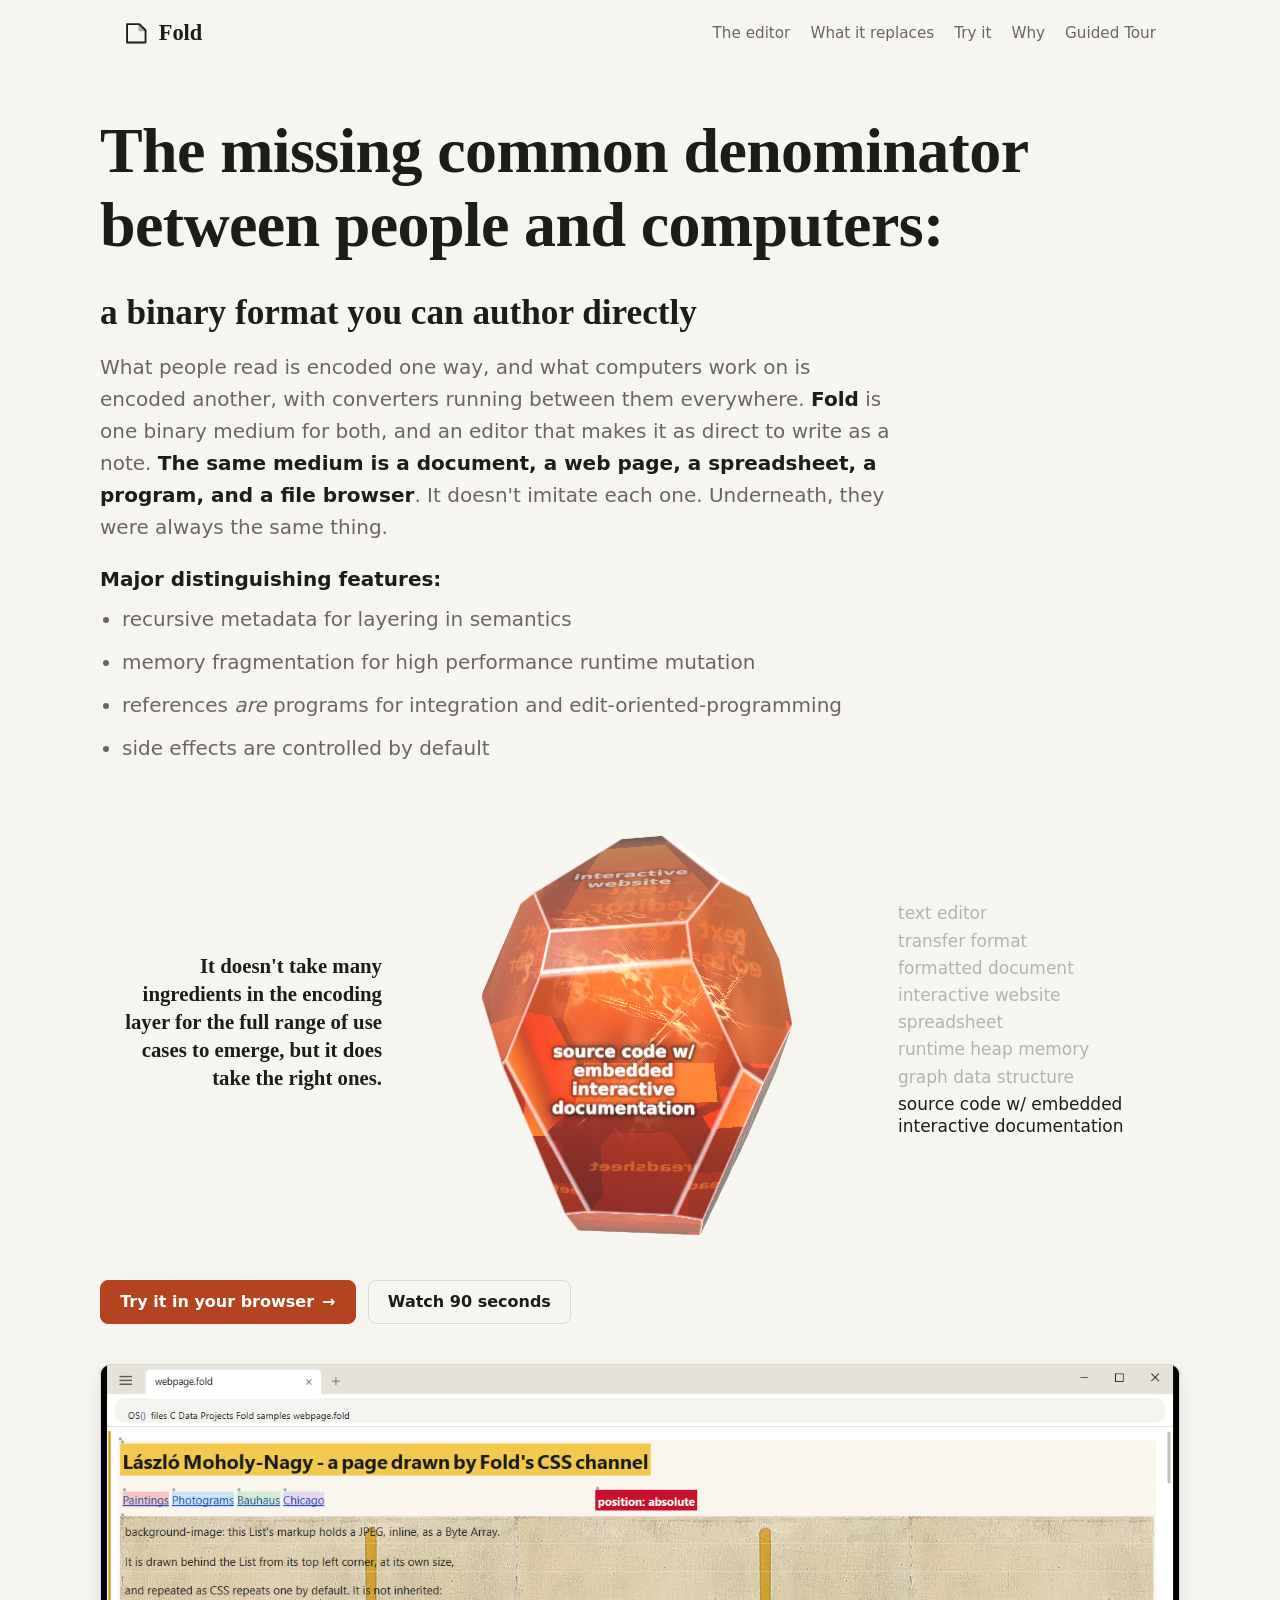
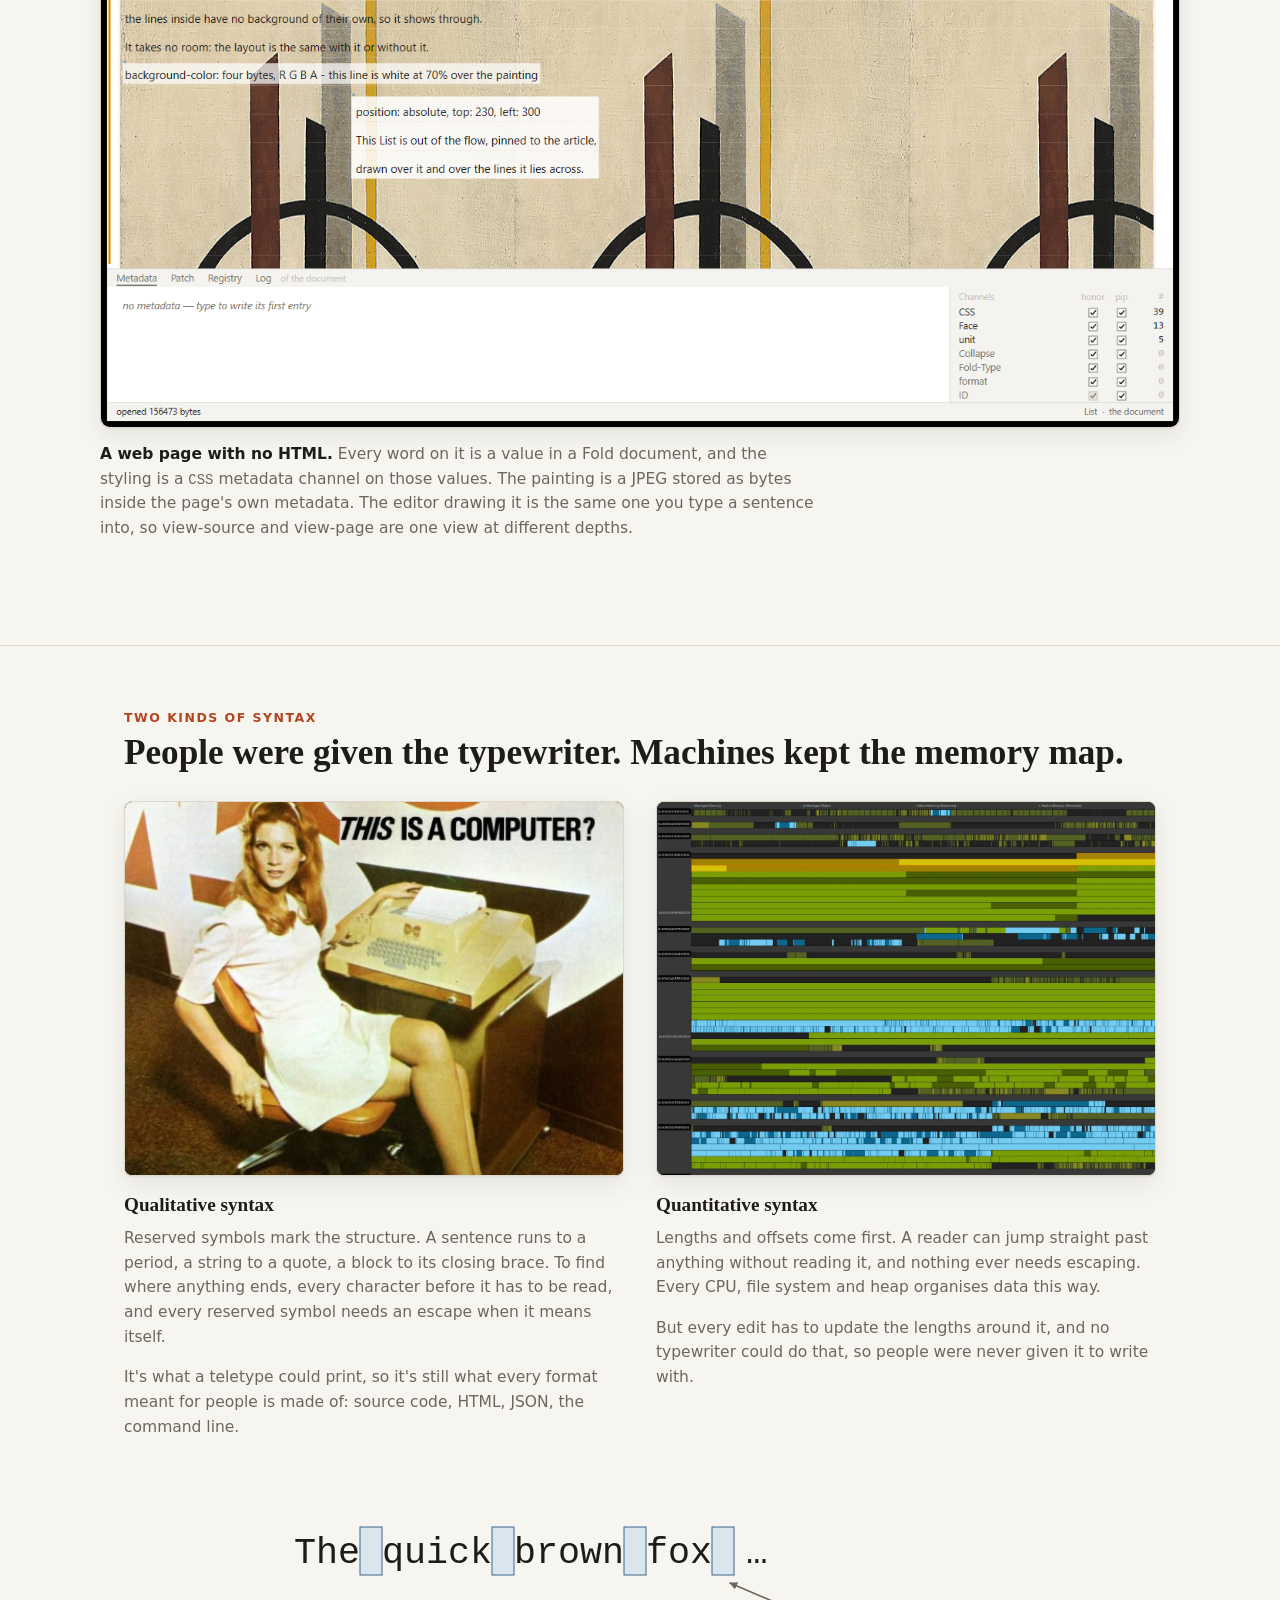
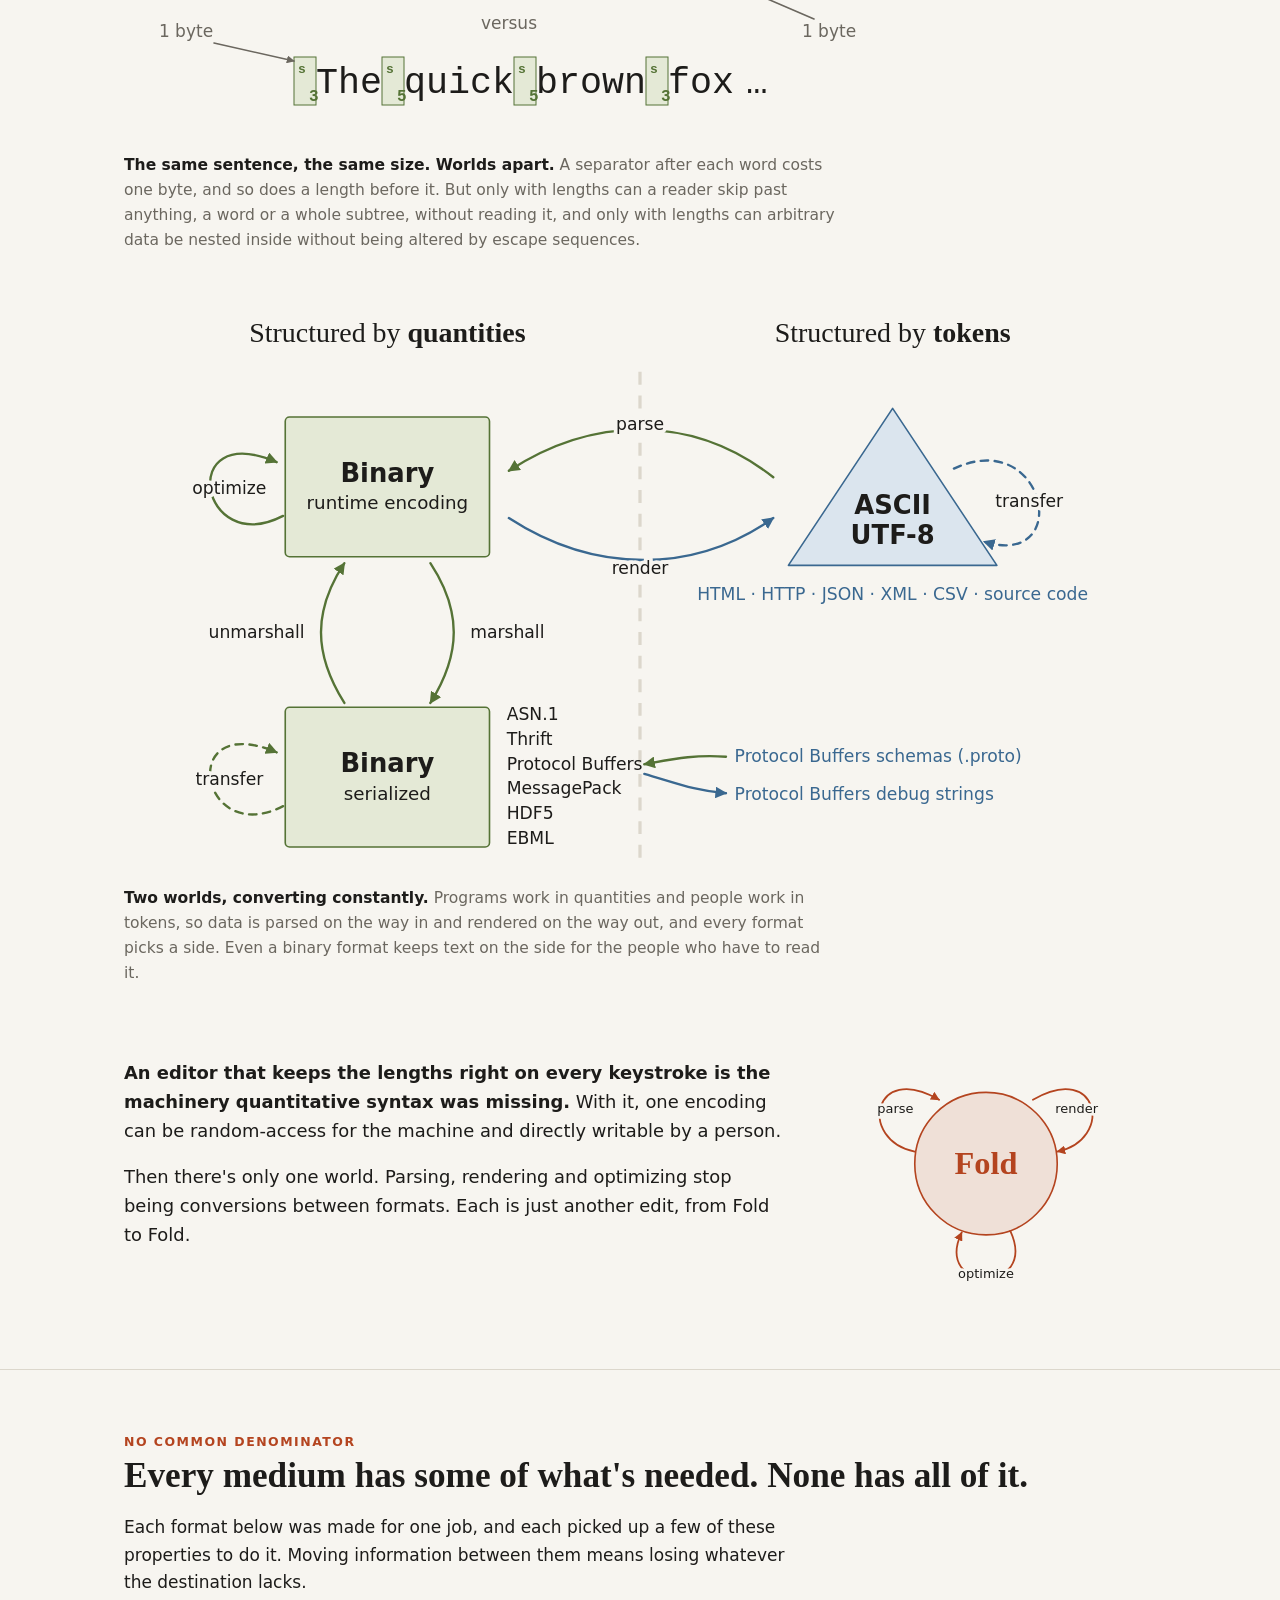
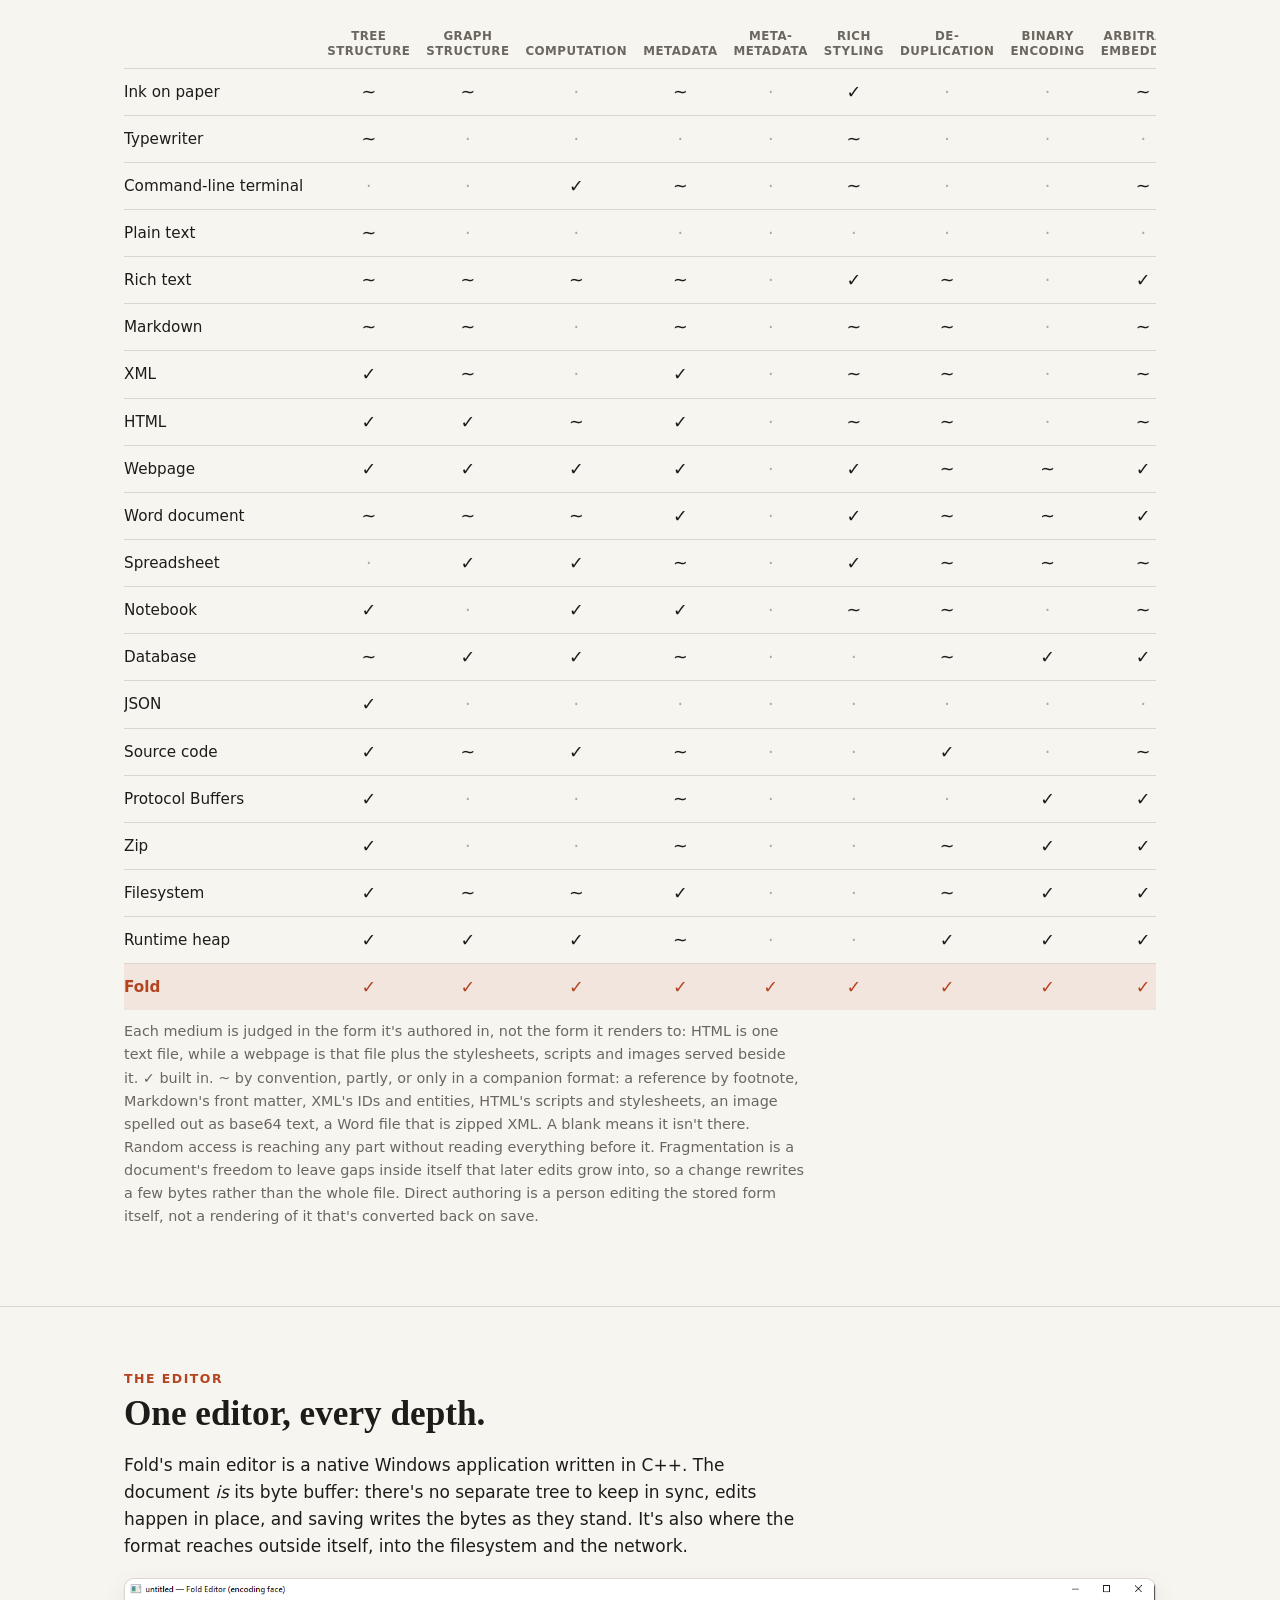
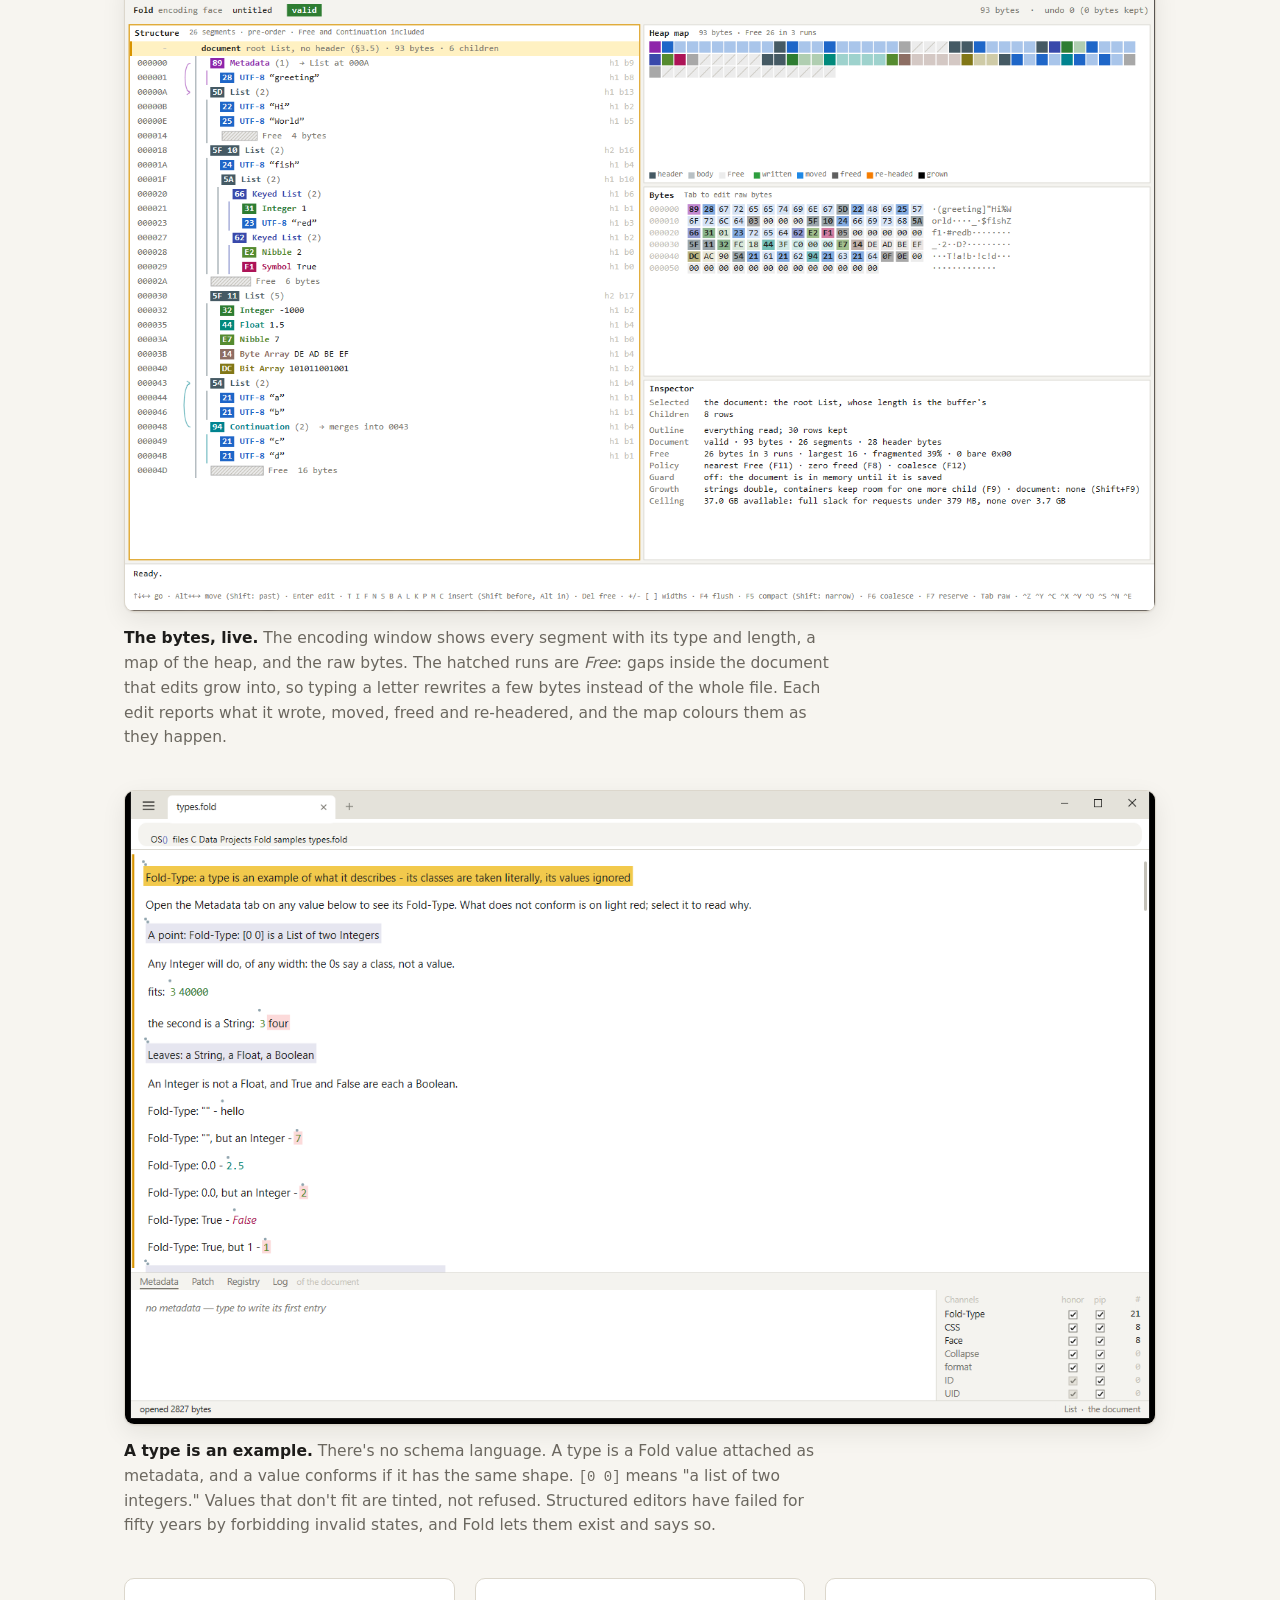
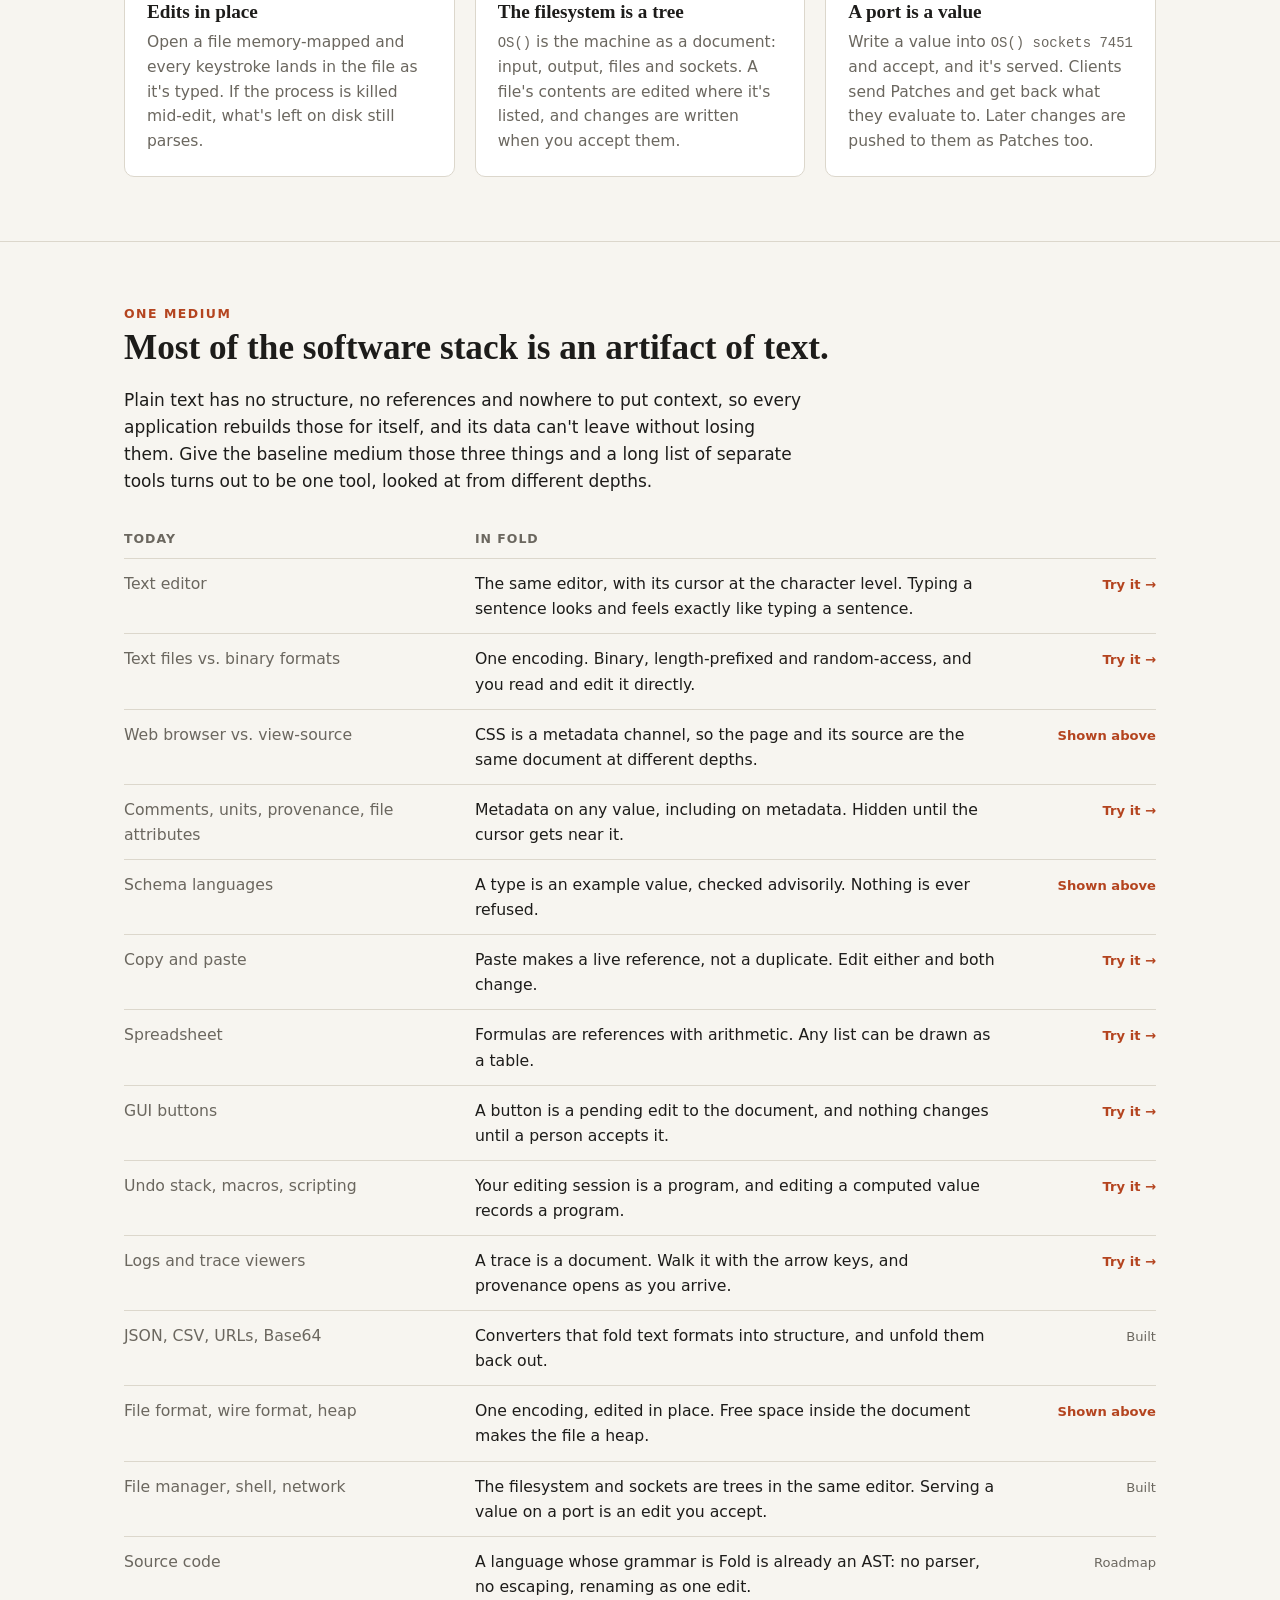
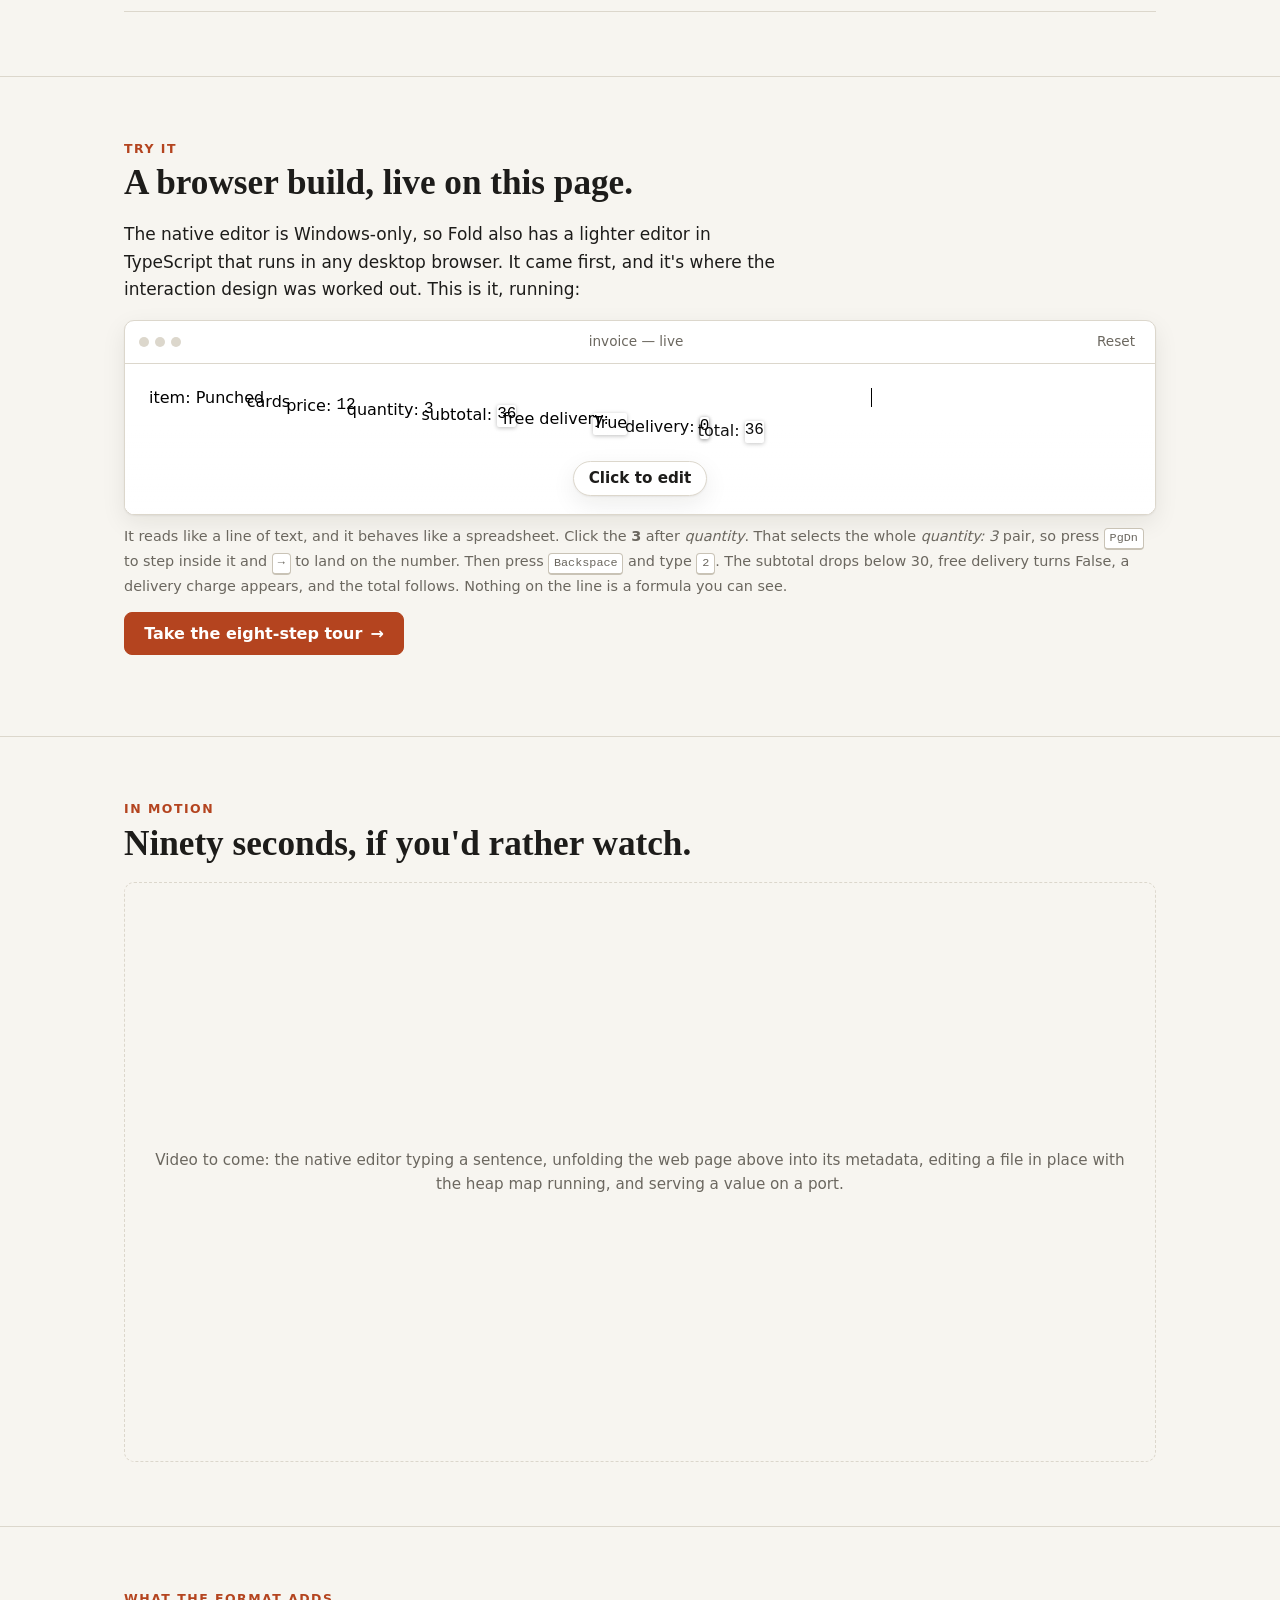
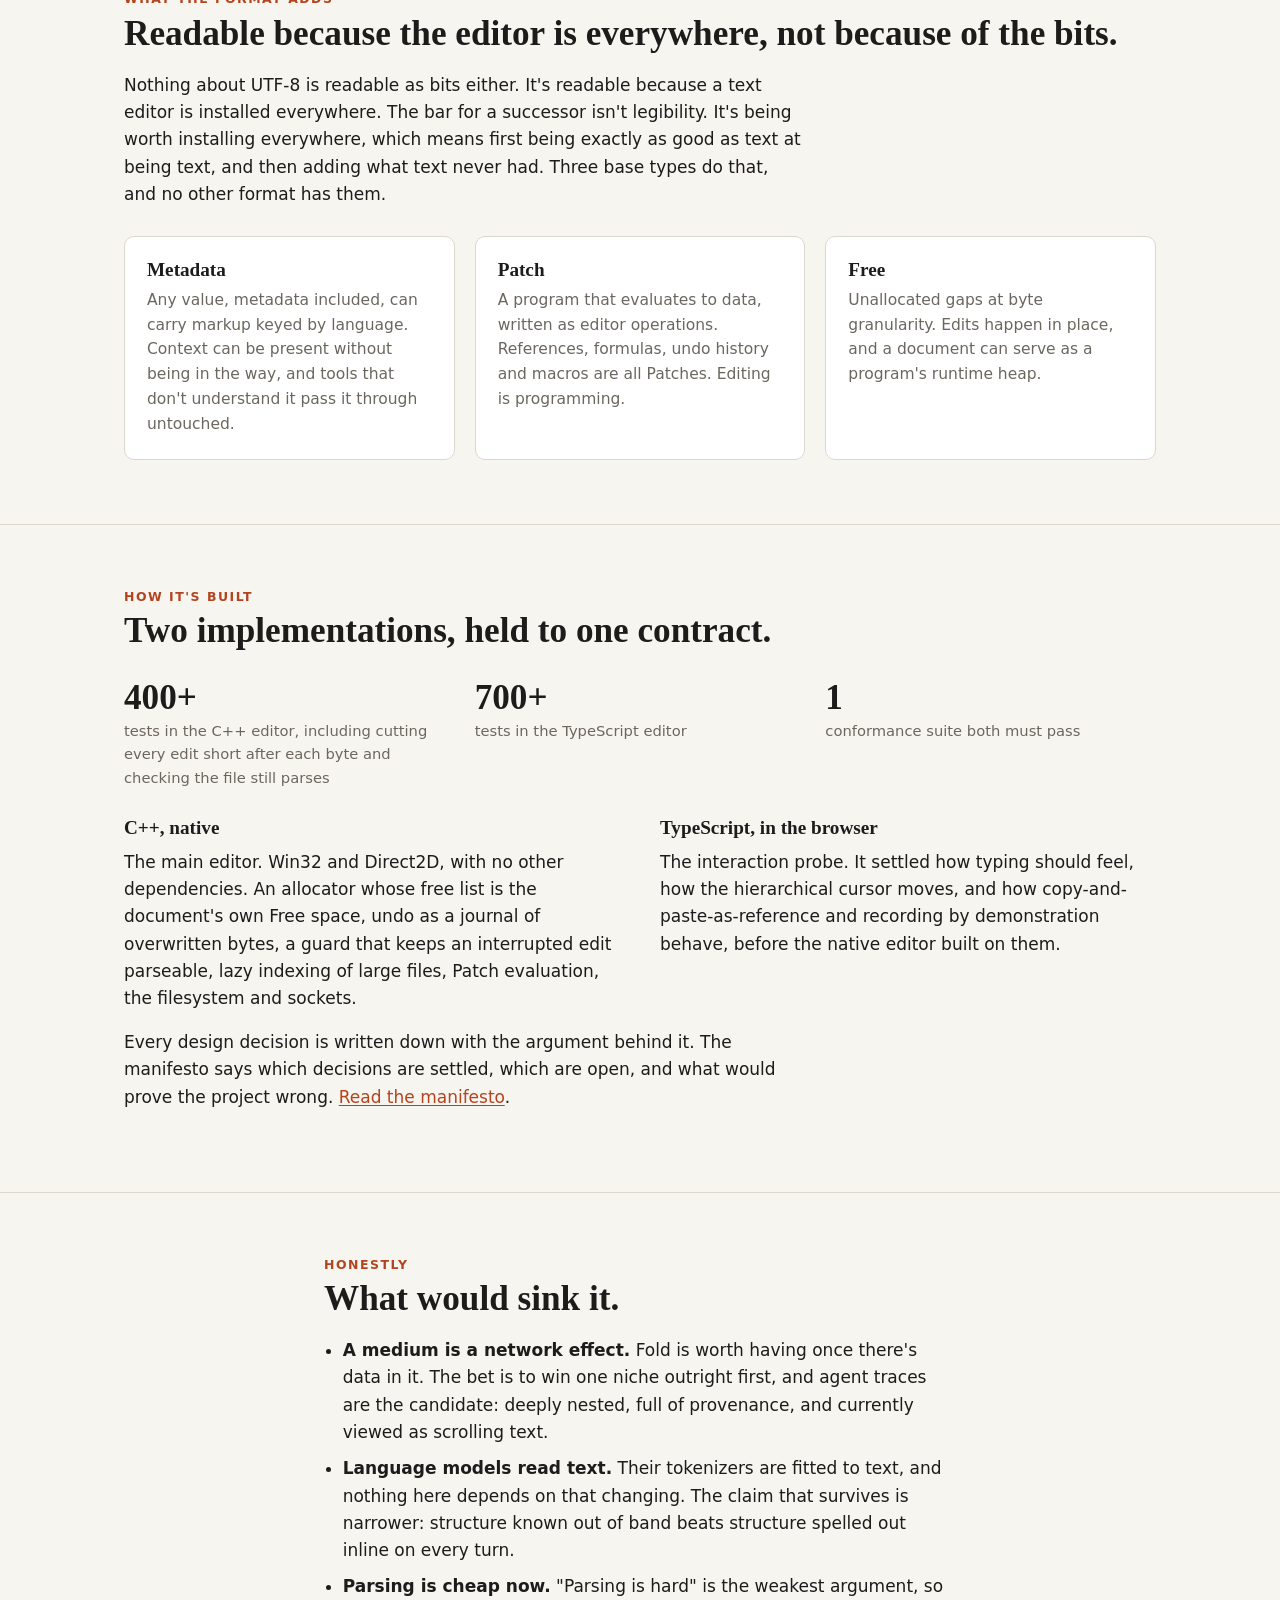
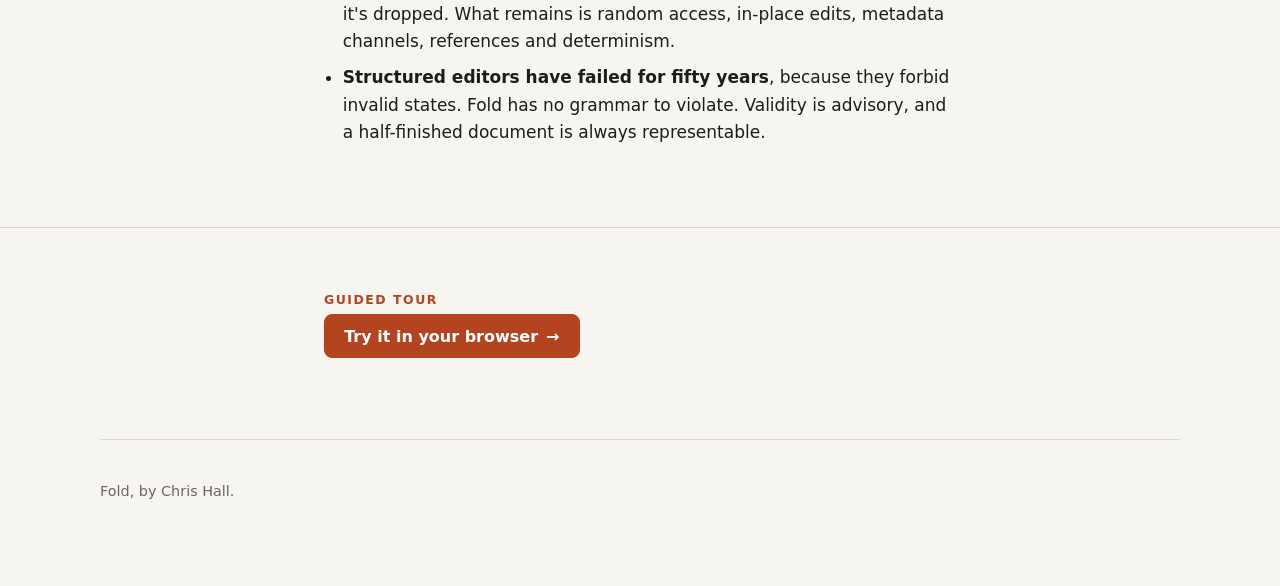
==== commit 1ca721f8: "Add tumbling gem to represent multiple views of the same thing" ====
--- a/fold/index.html
+++ b/fold/index.html
@@ -26,7 +26,8 @@
 
 <main>
   <div class="wrap hero">
-    <h1>The missing common denominator between people and computers.</h1>
+    <h1>The missing common denominator between people and computers:</h1>
+	<h2>a binary format you can author directly</h2>
     <p class="lede">
       What people read is encoded one way, and what computers work on is encoded another, with
       converters running between them everywhere. <strong>Fold</strong> is one binary medium for both, and an
@@ -34,6 +35,31 @@
       web page, a spreadsheet, a program, and a file browser</strong>. It doesn't imitate each one.
       Underneath, they were always the same thing.
     </p>
+    <div class="lede features">
+      <p>Major distinguishing features:</p>
+      <ul class="plain">
+        <li>recursive metadata for layering in semantics</li>
+        <li>memory fragmentation for high performance runtime mutation</li>
+        <li>references <em>are</em> programs for integration and edit-oriented-programming</li>
+        <li>side effects are controlled by default</li>
+      </ul>
+    </div>
+    <figure class="gem" id="gem">
+      <figcaption class="gem-title">It doesn't take many ingredients in the encoding layer for the full range of use cases to emerge, but it does take the right ones.</figcaption>
+      <button class="gem-stage" type="button" aria-label="Turn the gem to another face">
+        <canvas aria-hidden="true"></canvas>
+      </button>
+      <ul class="gem-list">
+        <li>text editor</li>
+        <li>transfer format</li>
+        <li>formatted document</li>
+        <li>interactive website</li>
+        <li>spreadsheet</li>
+        <li>runtime heap memory</li>
+        <li>graph data structure</li>
+        <li>source code w/ embedded interactive documentation</li>
+      </ul>
+    </figure>
     <div class="hero-actions">
       <a class="button" href="tour.html">Try it in your browser <span aria-hidden="true">→</span></a>
       <a class="button ghost" href="#video">Watch 90 seconds</a>
@@ -257,23 +283,32 @@
               <th scope="col">De-duplication</th>
               <th scope="col">Binary encoding</th>
               <th scope="col">Arbitrary embedding</th>
+              <th scope="col">Random access</th>
+              <th scope="col">Fragmentation</th>
+              <th scope="col">Direct authoring</th>
             </tr>
           </thead>
           <tbody>
-            <tr><th scope="row">Ink on paper</th><td>~</td><td>~</td><td></td><td>~</td><td></td><td>✓</td><td></td><td></td><td>~</td></tr>
-            <tr><th scope="row">Typewriter</th><td>~</td><td></td><td></td><td></td><td></td><td>~</td><td></td><td></td><td></td></tr>
-            <tr><th scope="row">Plain text</th><td>~</td><td></td><td></td><td></td><td></td><td></td><td></td><td></td><td></td></tr>
-            <tr><th scope="row">Rich text</th><td>~</td><td>~</td><td>~</td><td>~</td><td></td><td>✓</td><td>~</td><td></td><td>✓</td></tr>
-            <tr><th scope="row">Markdown</th><td>~</td><td>~</td><td></td><td>~</td><td></td><td>~</td><td>~</td><td></td><td>~</td></tr>
-            <tr><th scope="row">XML</th><td>✓</td><td>~</td><td></td><td>✓</td><td></td><td>~</td><td>~</td><td></td><td>~</td></tr>
-            <tr><th scope="row">HTML</th><td>✓</td><td>✓</td><td>~</td><td>✓</td><td></td><td>~</td><td>~</td><td></td><td>~</td></tr>
-            <tr><th scope="row">Webpage</th><td>✓</td><td>✓</td><td>✓</td><td>✓</td><td></td><td>✓</td><td>~</td><td>~</td><td>✓</td></tr>
-            <tr><th scope="row">Word document</th><td>~</td><td>~</td><td>~</td><td>✓</td><td></td><td>✓</td><td>~</td><td>~</td><td>✓</td></tr>
-            <tr><th scope="row">Spreadsheet</th><td></td><td>✓</td><td>✓</td><td>~</td><td></td><td>✓</td><td>~</td><td>~</td><td>~</td></tr>
-            <tr><th scope="row">JSON</th><td>✓</td><td></td><td></td><td></td><td></td><td></td><td></td><td></td><td></td></tr>
-            <tr><th scope="row">Protocol Buffers</th><td>✓</td><td></td><td></td><td>~</td><td></td><td></td><td></td><td>✓</td><td>✓</td></tr>
-            <tr><th scope="row">Zip</th><td>✓</td><td></td><td></td><td>~</td><td></td><td></td><td>~</td><td>✓</td><td>✓</td></tr>
-            <tr class="fold-row"><th scope="row">Fold</th><td>✓</td><td>✓</td><td>✓</td><td>✓</td><td>✓</td><td>✓</td><td>✓</td><td>✓</td><td>✓</td></tr>
+            <tr><th scope="row">Ink on paper</th><td>~</td><td>~</td><td></td><td>~</td><td></td><td>✓</td><td></td><td></td><td>~</td><td>✓</td><td>~</td><td>✓</td></tr>
+            <tr><th scope="row">Typewriter</th><td>~</td><td></td><td></td><td></td><td></td><td>~</td><td></td><td></td><td></td><td>✓</td><td></td><td>✓</td></tr>
+            <tr><th scope="row">Command-line terminal</th><td></td><td></td><td>✓</td><td>~</td><td></td><td>~</td><td></td><td></td><td>~</td><td>~</td><td></td><td>✓</td></tr>
+            <tr><th scope="row">Plain text</th><td>~</td><td></td><td></td><td></td><td></td><td></td><td></td><td></td><td></td><td></td><td></td><td>✓</td></tr>
+            <tr><th scope="row">Rich text</th><td>~</td><td>~</td><td>~</td><td>~</td><td></td><td>✓</td><td>~</td><td></td><td>✓</td><td></td><td></td><td>~</td></tr>
+            <tr><th scope="row">Markdown</th><td>~</td><td>~</td><td></td><td>~</td><td></td><td>~</td><td>~</td><td></td><td>~</td><td></td><td></td><td>✓</td></tr>
+            <tr><th scope="row">XML</th><td>✓</td><td>~</td><td></td><td>✓</td><td></td><td>~</td><td>~</td><td></td><td>~</td><td></td><td></td><td>✓</td></tr>
+            <tr><th scope="row">HTML</th><td>✓</td><td>✓</td><td>~</td><td>✓</td><td></td><td>~</td><td>~</td><td></td><td>~</td><td></td><td></td><td>✓</td></tr>
+            <tr><th scope="row">Webpage</th><td>✓</td><td>✓</td><td>✓</td><td>✓</td><td></td><td>✓</td><td>~</td><td>~</td><td>✓</td><td>~</td><td></td><td>~</td></tr>
+            <tr><th scope="row">Word document</th><td>~</td><td>~</td><td>~</td><td>✓</td><td></td><td>✓</td><td>~</td><td>~</td><td>✓</td><td>~</td><td>~</td><td></td></tr>
+            <tr><th scope="row">Spreadsheet</th><td></td><td>✓</td><td>✓</td><td>~</td><td></td><td>✓</td><td>~</td><td>~</td><td>~</td><td>~</td><td>~</td><td>~</td></tr>
+            <tr><th scope="row">Notebook</th><td>✓</td><td></td><td>✓</td><td>✓</td><td></td><td>~</td><td>~</td><td></td><td>~</td><td></td><td></td><td>~</td></tr>
+            <tr><th scope="row">Database</th><td>~</td><td>✓</td><td>✓</td><td>~</td><td></td><td></td><td>~</td><td>✓</td><td>✓</td><td>✓</td><td>✓</td><td></td></tr>
+            <tr><th scope="row">JSON</th><td>✓</td><td></td><td></td><td></td><td></td><td></td><td></td><td></td><td></td><td></td><td></td><td>✓</td></tr>
+            <tr><th scope="row">Source code</th><td>✓</td><td>~</td><td>✓</td><td>~</td><td></td><td></td><td>✓</td><td></td><td>~</td><td></td><td></td><td>✓</td></tr>
+            <tr><th scope="row">Protocol Buffers</th><td>✓</td><td></td><td></td><td>~</td><td></td><td></td><td></td><td>✓</td><td>✓</td><td>~</td><td></td><td></td></tr>
+            <tr><th scope="row">Zip</th><td>✓</td><td></td><td></td><td>~</td><td></td><td></td><td>~</td><td>✓</td><td>✓</td><td>✓</td><td>~</td><td></td></tr>
+            <tr><th scope="row">Filesystem</th><td>✓</td><td>~</td><td>~</td><td>✓</td><td></td><td></td><td>~</td><td>✓</td><td>✓</td><td>✓</td><td>✓</td><td>~</td></tr>
+            <tr><th scope="row">Runtime heap</th><td>✓</td><td>✓</td><td>✓</td><td>~</td><td></td><td></td><td>✓</td><td>✓</td><td>✓</td><td>✓</td><td>✓</td><td></td></tr>
+            <tr class="fold-row"><th scope="row">Fold</th><td>✓</td><td>✓</td><td>✓</td><td>✓</td><td>✓</td><td>✓</td><td>✓</td><td>✓</td><td>✓</td><td>✓</td><td>✓</td><td>✓</td></tr>
           </tbody>
         </table>
       </div>
@@ -283,6 +318,9 @@
         ✓ built in. ~ by convention, partly, or only in a companion format: a reference by
         footnote, Markdown's front matter, XML's IDs and entities, HTML's scripts and stylesheets,
         an image spelled out as base64 text, a Word file that is zipped XML. A blank means it isn't there.
+        Random access is reaching any part without reading everything before it. Fragmentation is a
+        document's freedom to leave gaps inside itself that later edits grow into, so a change rewrites a few bytes rather than the whole file.
+        Direct authoring is a person editing the stored form itself, not a rendering of it that's converted back on save.
       </p>
     </div>
   </section>
@@ -519,5 +557,6 @@
 </footer>
 
 <script src="site.js"></script>
+<script src="gem.js"></script>
 </body>
 </html>
--- a/fold/site.css
+++ b/fold/site.css
@@ -120,6 +120,34 @@
 .hero { padding: 48px 0 64px; }
 .hero .lede { font-size: 1.25rem; color: var(--muted); max-width: 40em; }
 .hero .lede strong { color: var(--ink); font-weight: 600; }
+.hero .features p { margin: 0 0 .4em; color: var(--ink); font-weight: 600; }
+.hero .features ul { margin: 0; }
+/* The hero gem (gem.js): the heading to its left, the list of its faces to its right, and the gem
+   centred between. Until the script marks it live, the heading and list are all there is. */
+.gem {
+  display: grid; grid-template-columns: 1fr auto 1fr; align-items: center; gap: 28px;
+  margin: 28px 0 8px;
+}
+.gem-title {
+  grid-column: 1; justify-self: end; max-width: 14em; text-align: right;
+  font: 600 clamp(1.1rem, 1.9vw, 1.3rem)/1.35 var(--serif); color: var(--ink);
+}
+.gem-list { grid-column: 3; justify-self: start; max-width: 15em; list-style: none; padding: 0; margin: 0; }
+.gem-list li { margin: 0 0 .3em; line-height: 1.3; color: var(--ink); }
+/* Live, the list fades back and the face toward the camera comes forward. */
+.gem.live .gem-list li { opacity: .3; transition: opacity .4s; }
+.gem.live .gem-list li.active { opacity: 1; }
+.gem-stage { display: none; }
+.gem.live .gem-stage {
+  grid-column: 2; display: block; width: min(460px, 90vw); aspect-ratio: 1;
+  padding: 0; border: 0; border-radius: 50%; background: none; cursor: pointer;
+}
+.gem-stage:focus-visible { outline: 2px solid var(--accent); outline-offset: 4px; }
+.gem canvas { display: block; width: 100%; height: 100%; }
+@media (max-width: 760px) {
+  .gem { grid-template-columns: 1fr; gap: 12px; justify-items: center; }
+  .gem-title, .gem-list, .gem.live .gem-stage { grid-column: 1; justify-self: center; text-align: center; max-width: none; }
+}
 .hero-actions { display: flex; gap: 12px; flex-wrap: wrap; margin: 28px 0 40px; }
 
 /* A live editor in a frame */
@@ -285,7 +313,7 @@
 /* The comparison across media. */
 .sr { position: absolute; width: 1px; height: 1px; overflow: hidden; clip: rect(0 0 0 0); white-space: nowrap; }
 .matrix-scroll { overflow-x: auto; margin-top: 24px; -webkit-overflow-scrolling: touch; }
-.matrix { border-collapse: collapse; min-width: 760px; width: 100%; font-size: .95rem; }
+.matrix { border-collapse: collapse; min-width: 1000px; width: 100%; font-size: .95rem; }
 .matrix th, .matrix td { padding: 9px 8px; border-bottom: 1px solid var(--rule); }
 .matrix thead th {
   font: 600 .74rem/1.25 var(--sans);
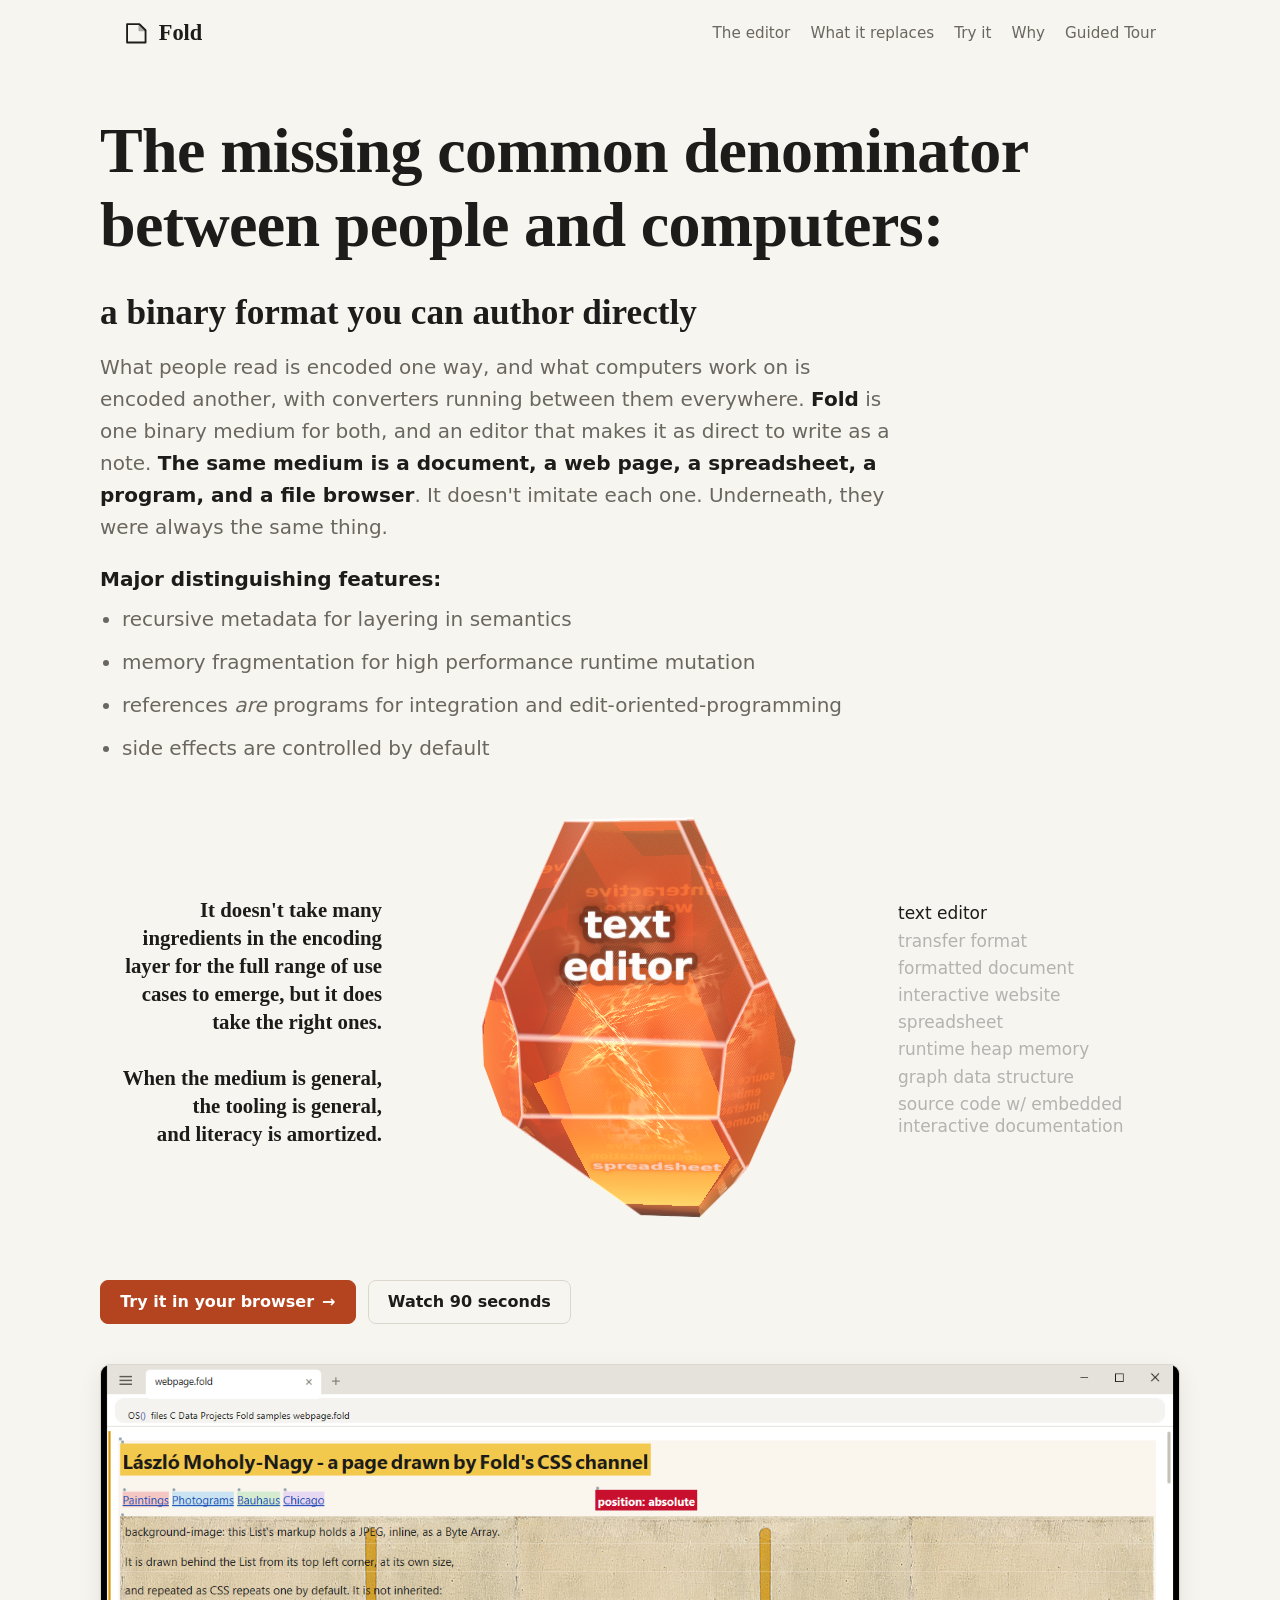
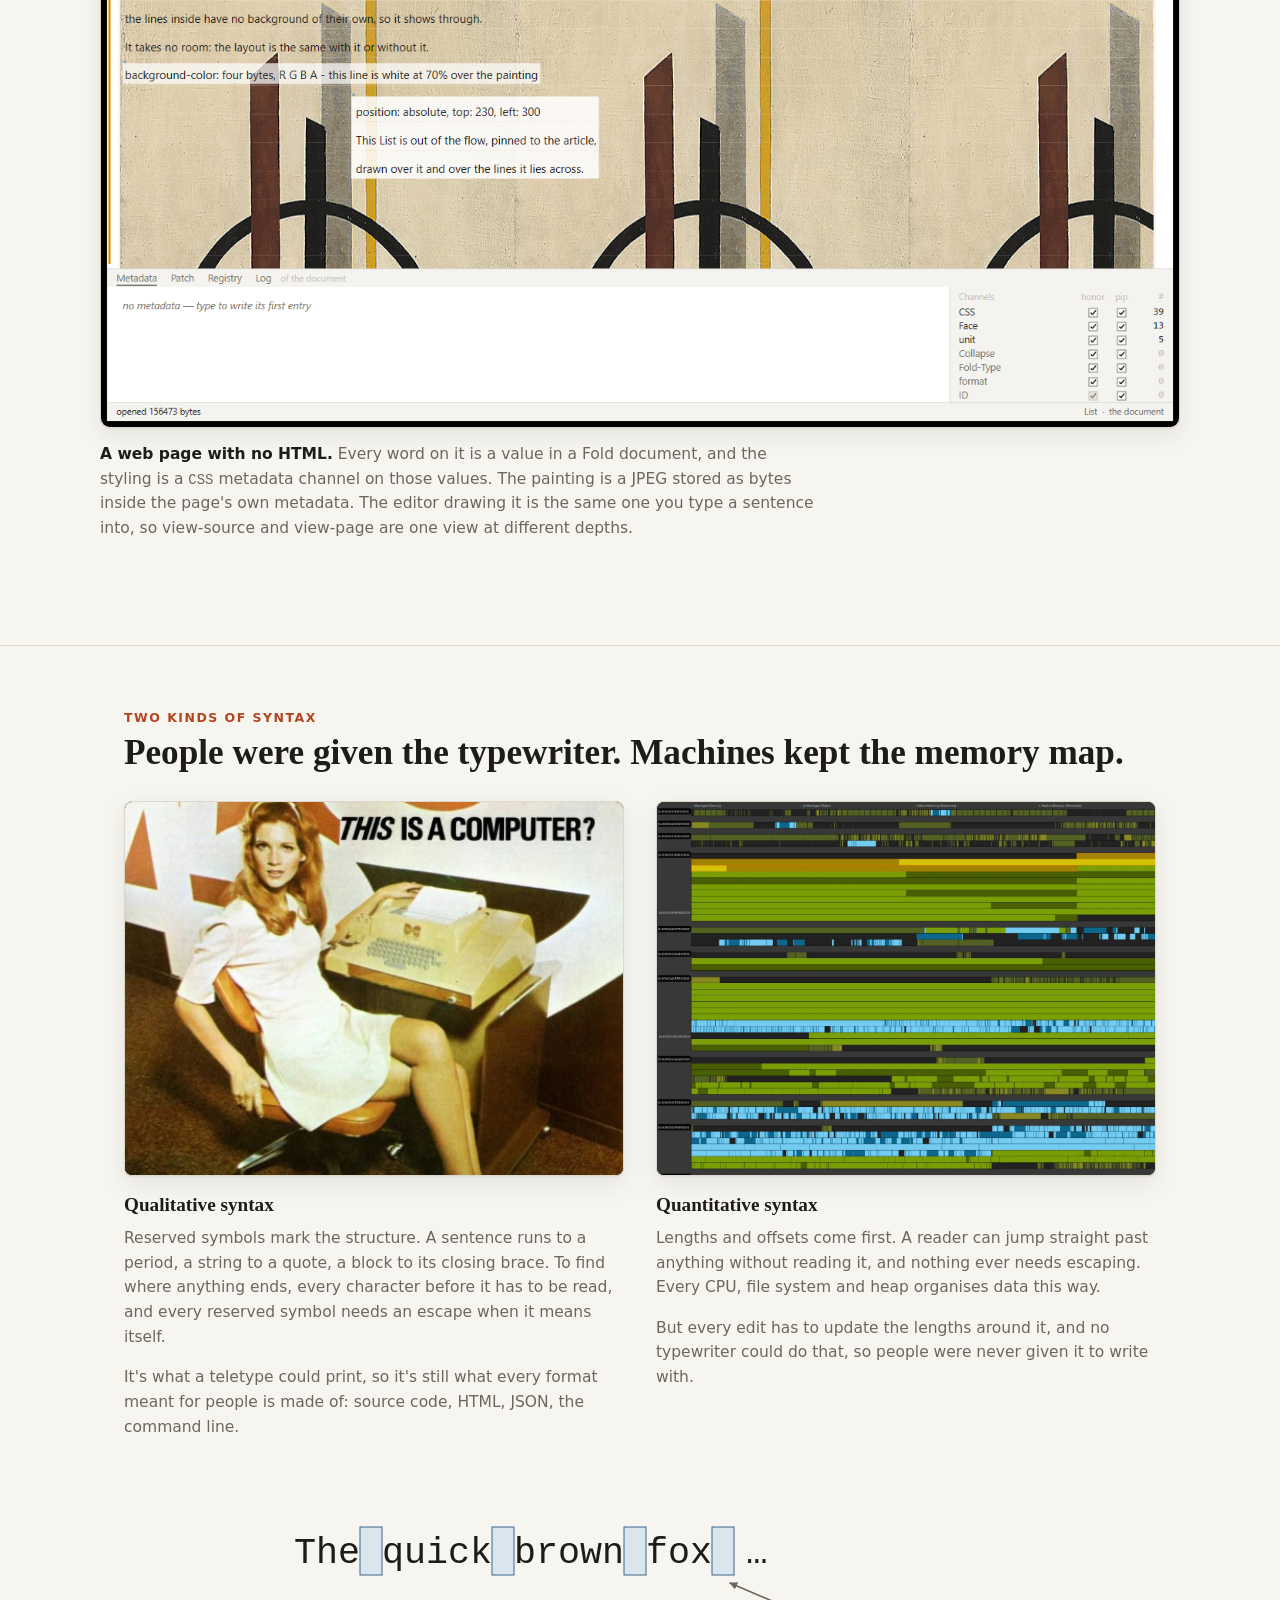
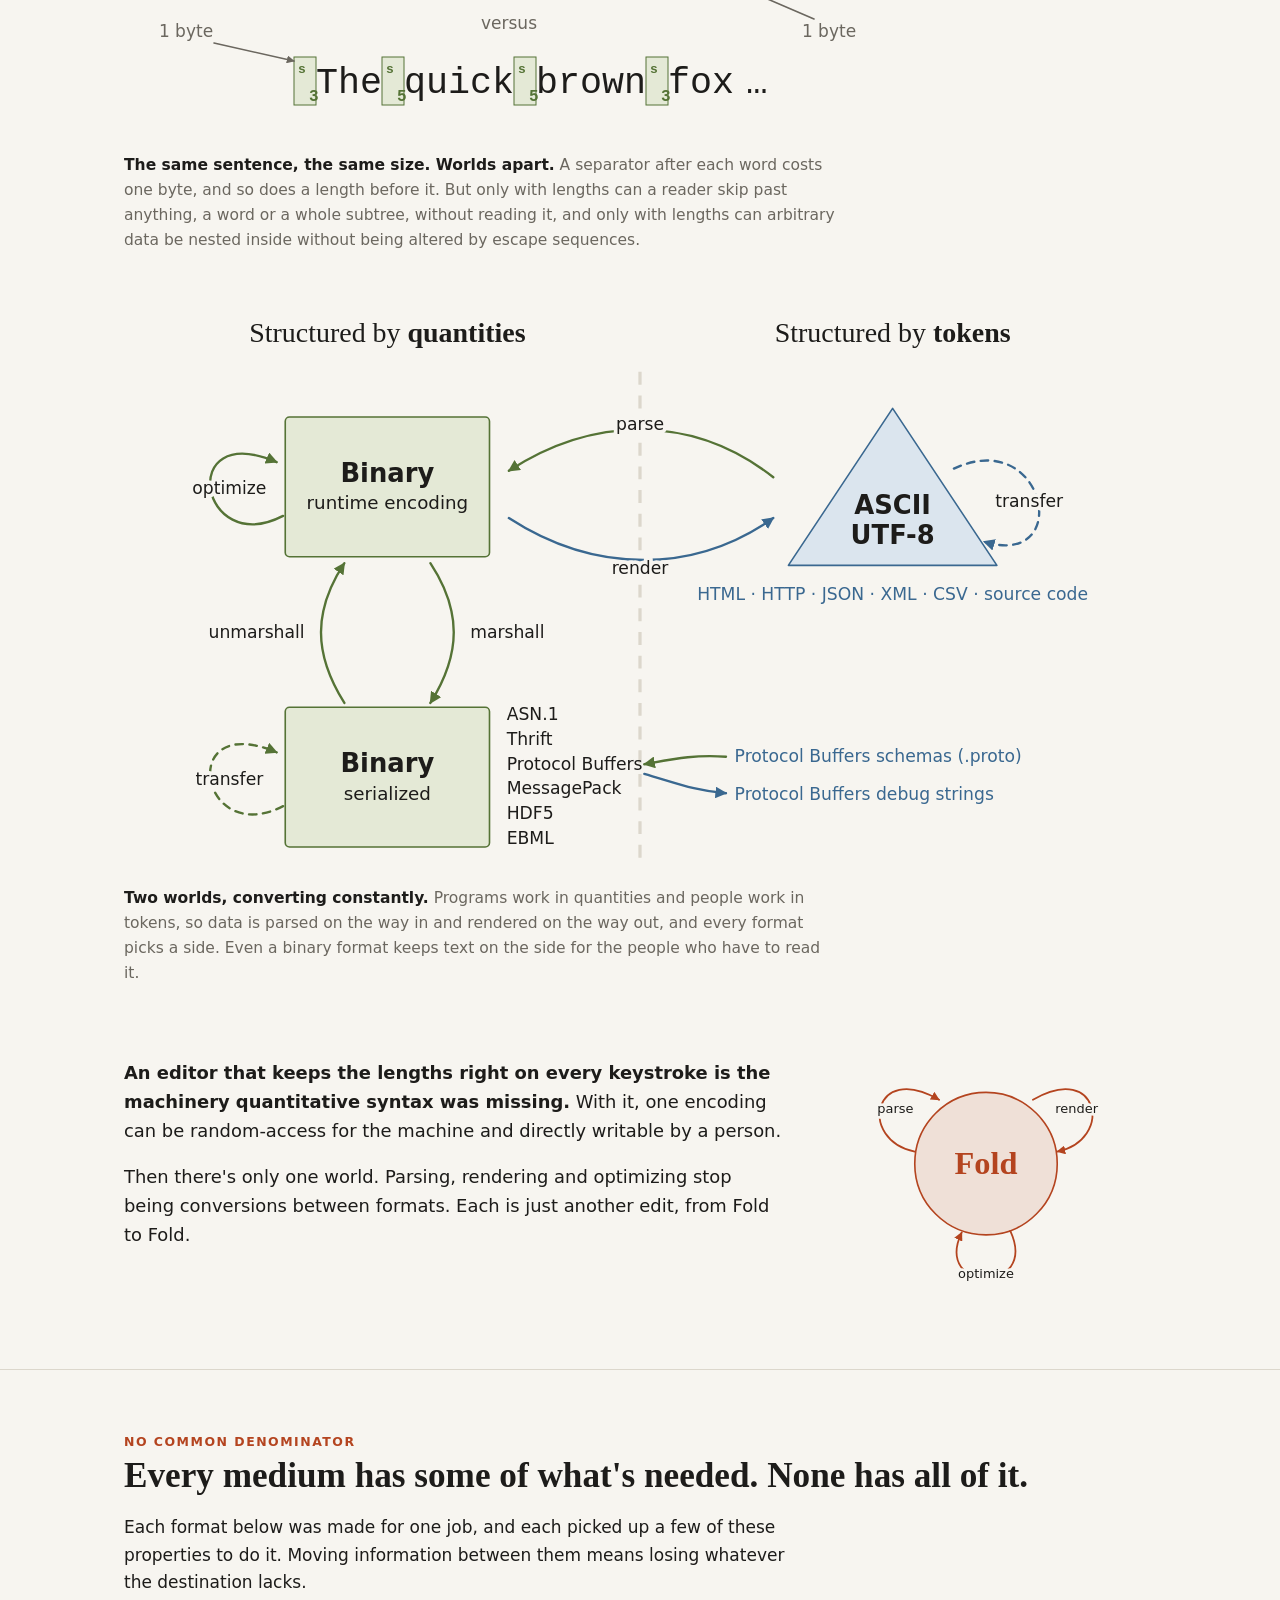
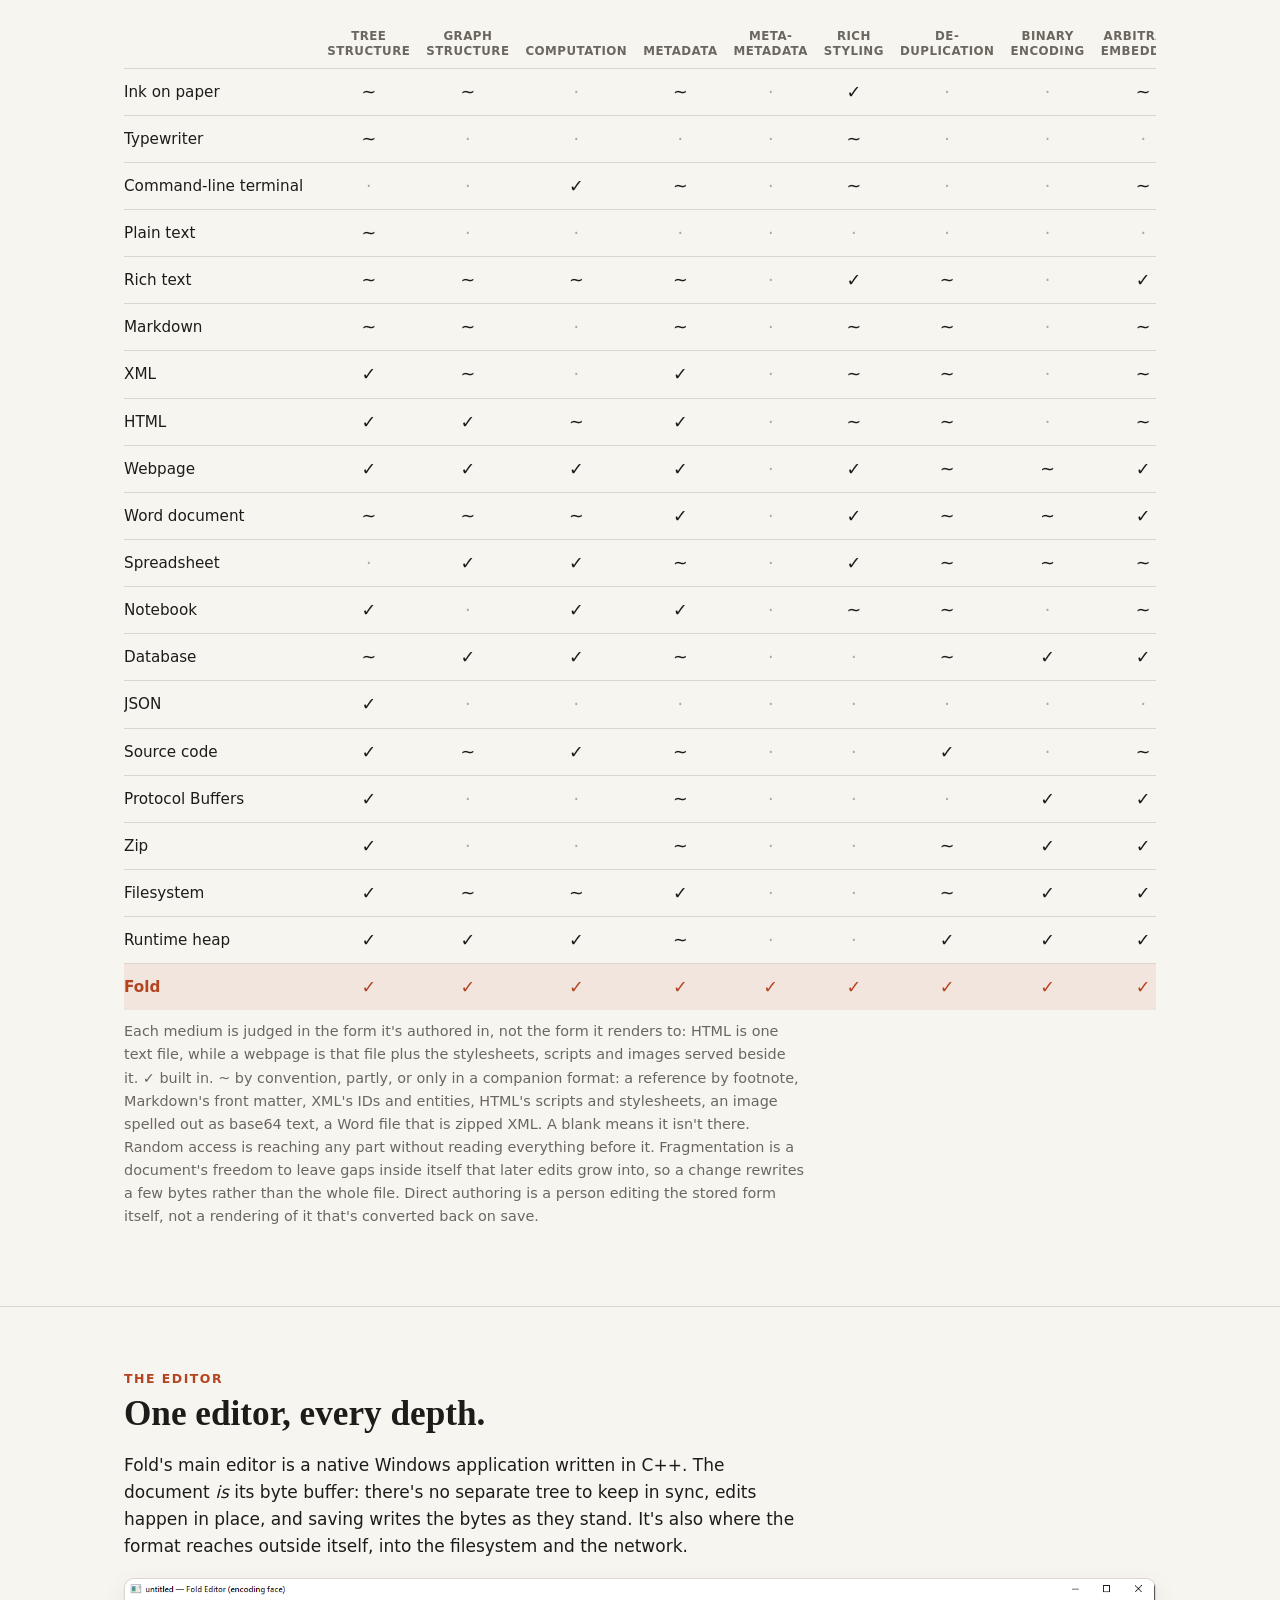
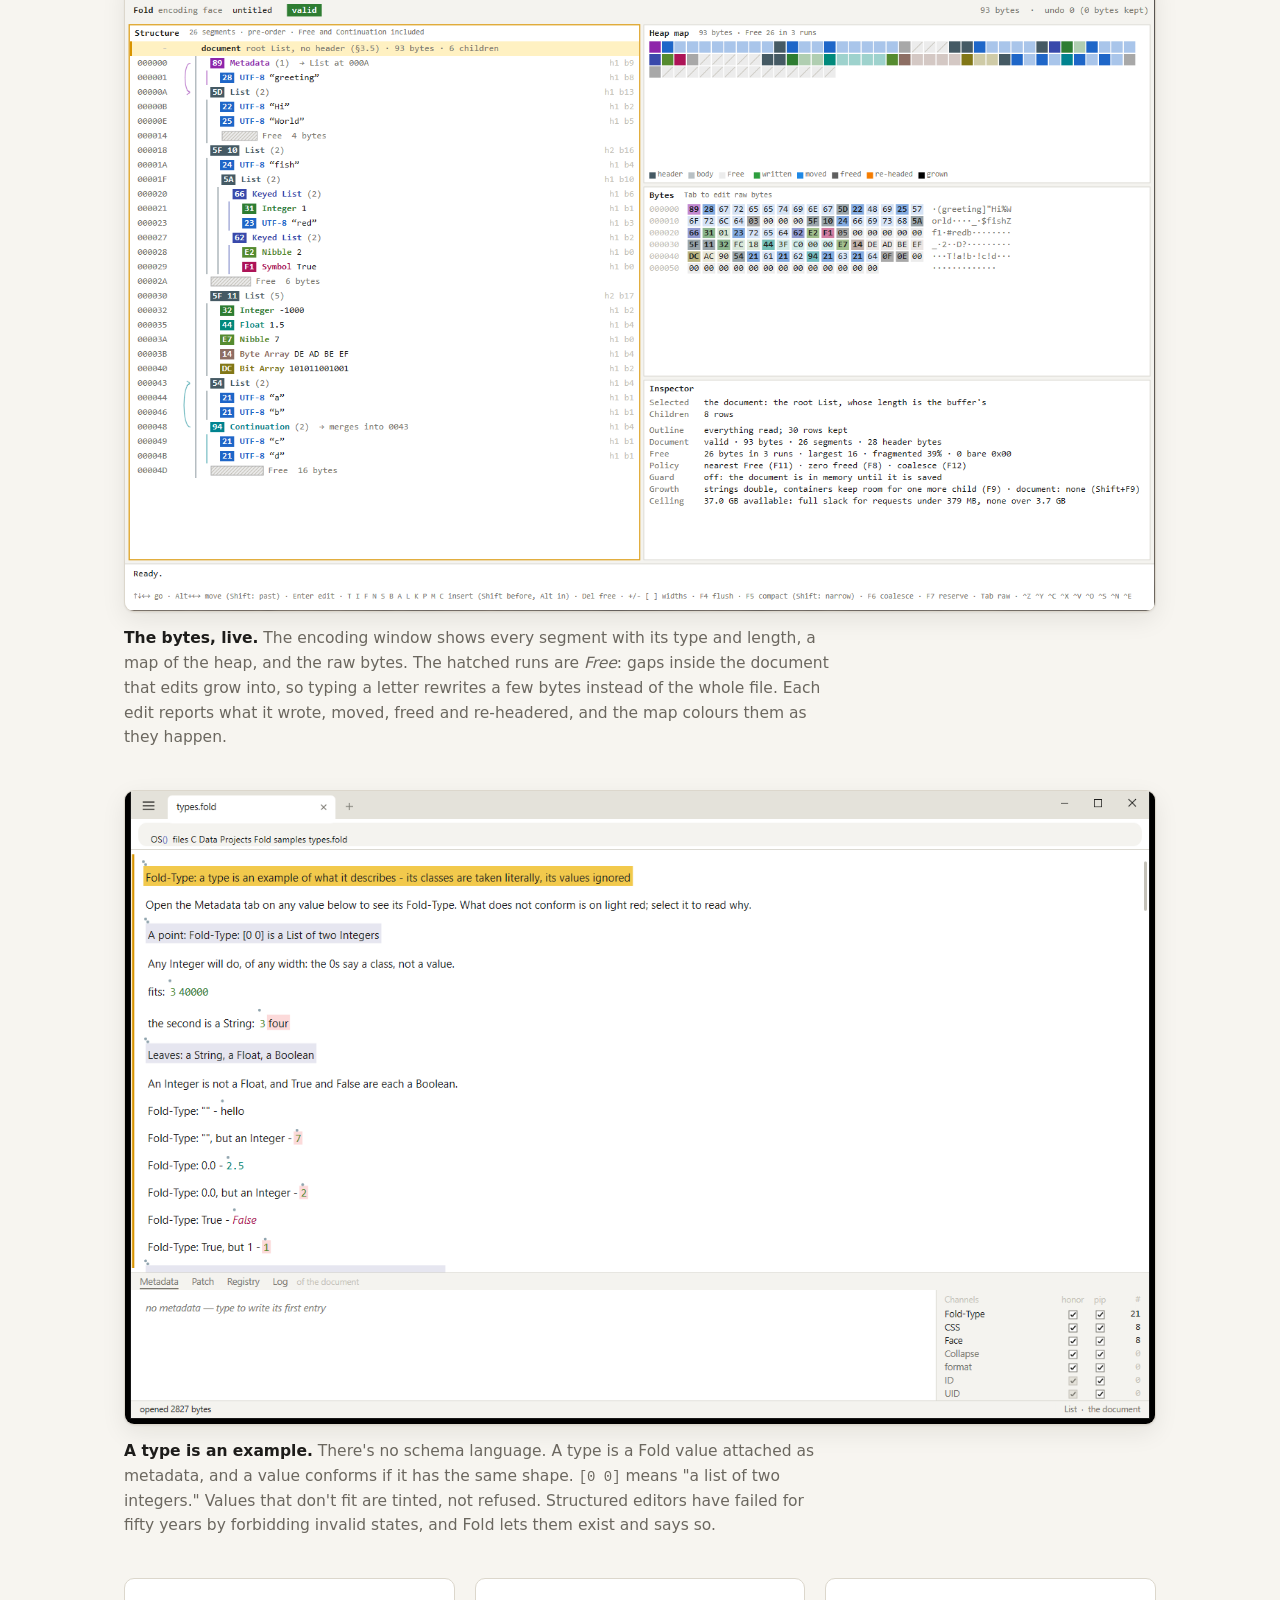
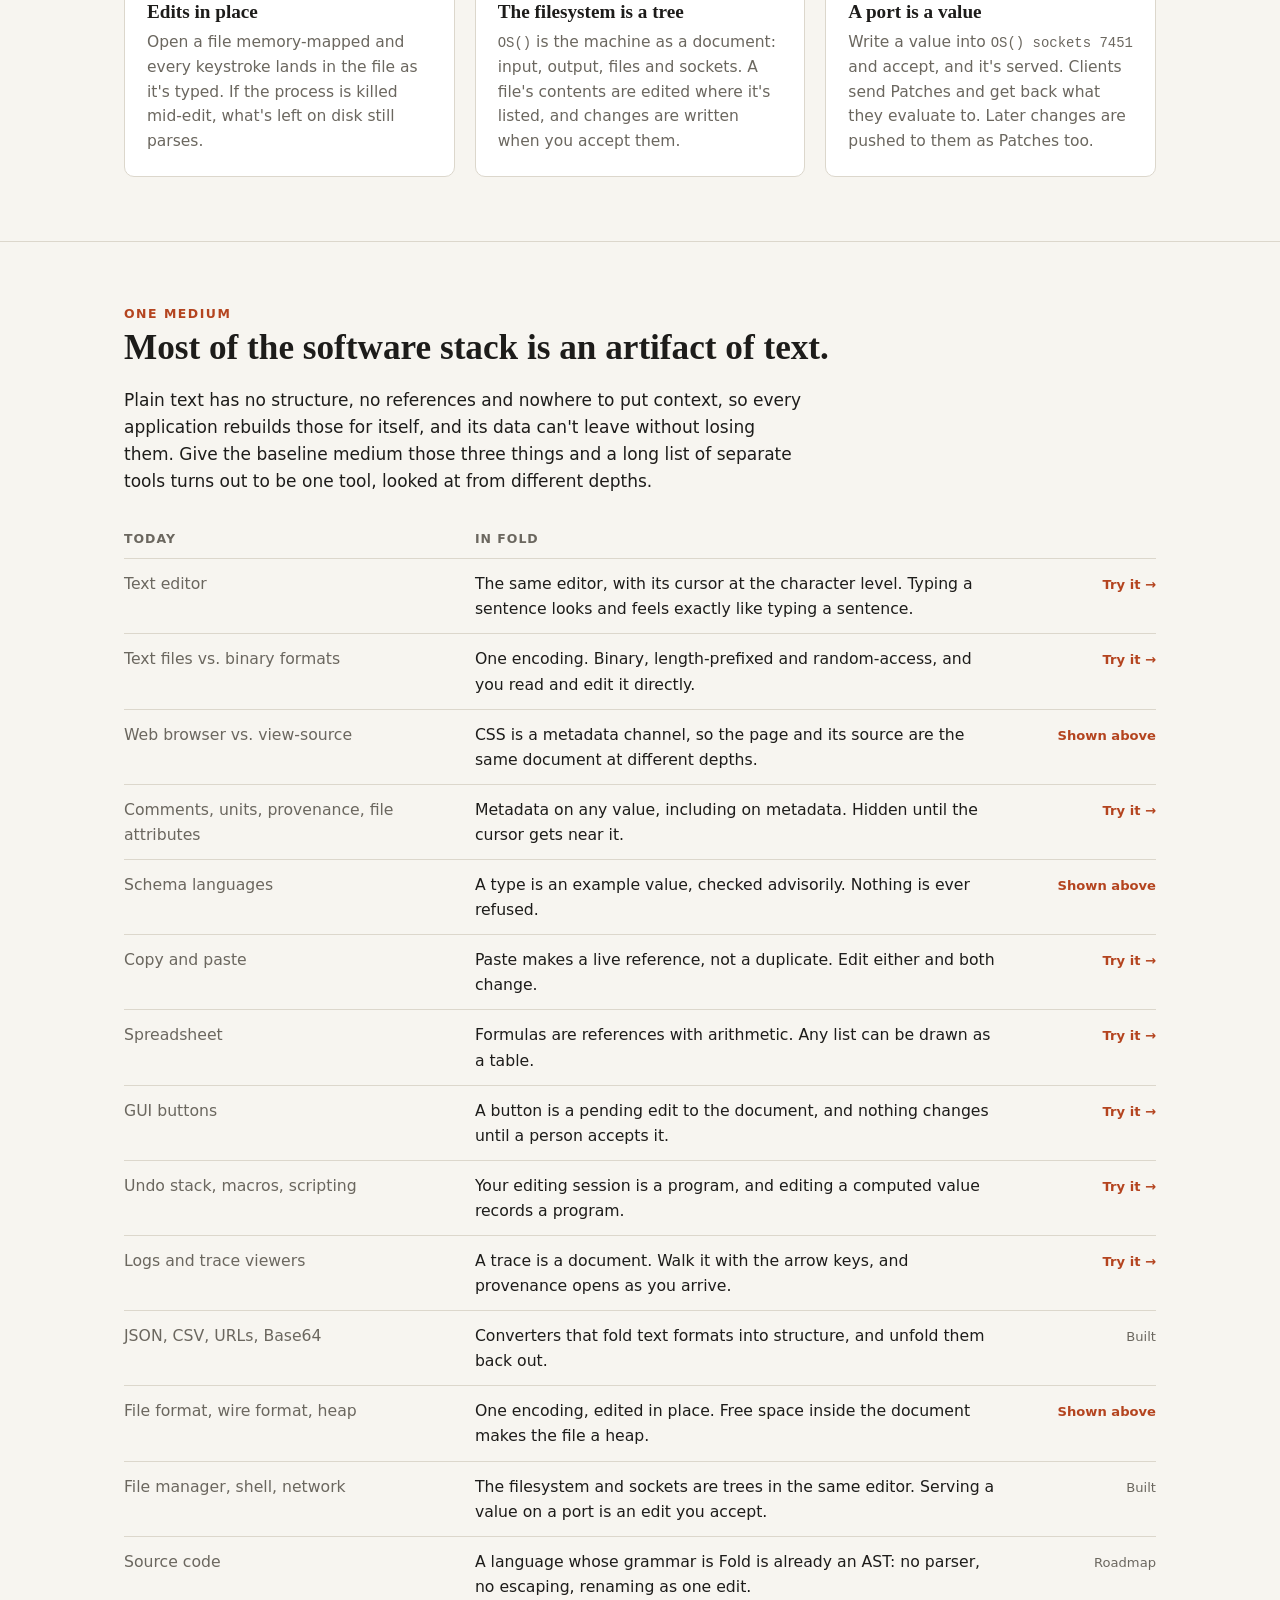
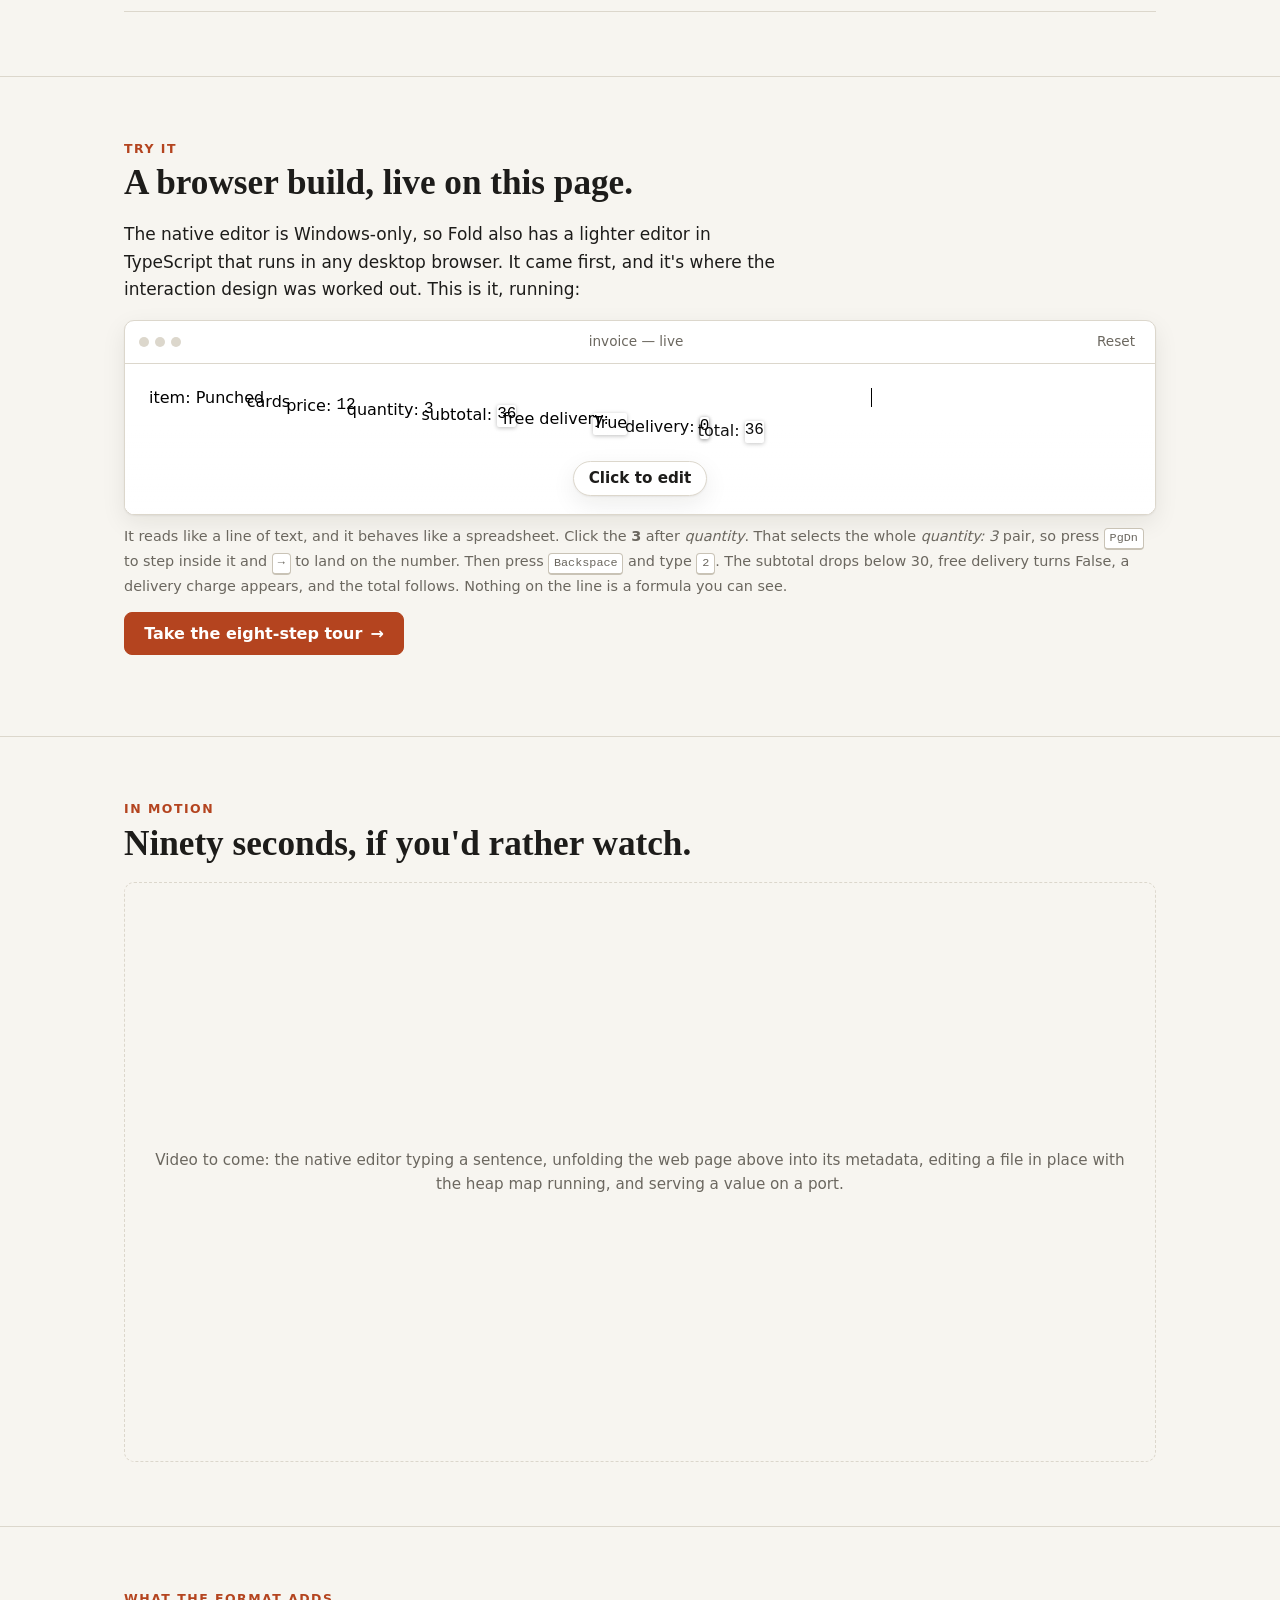
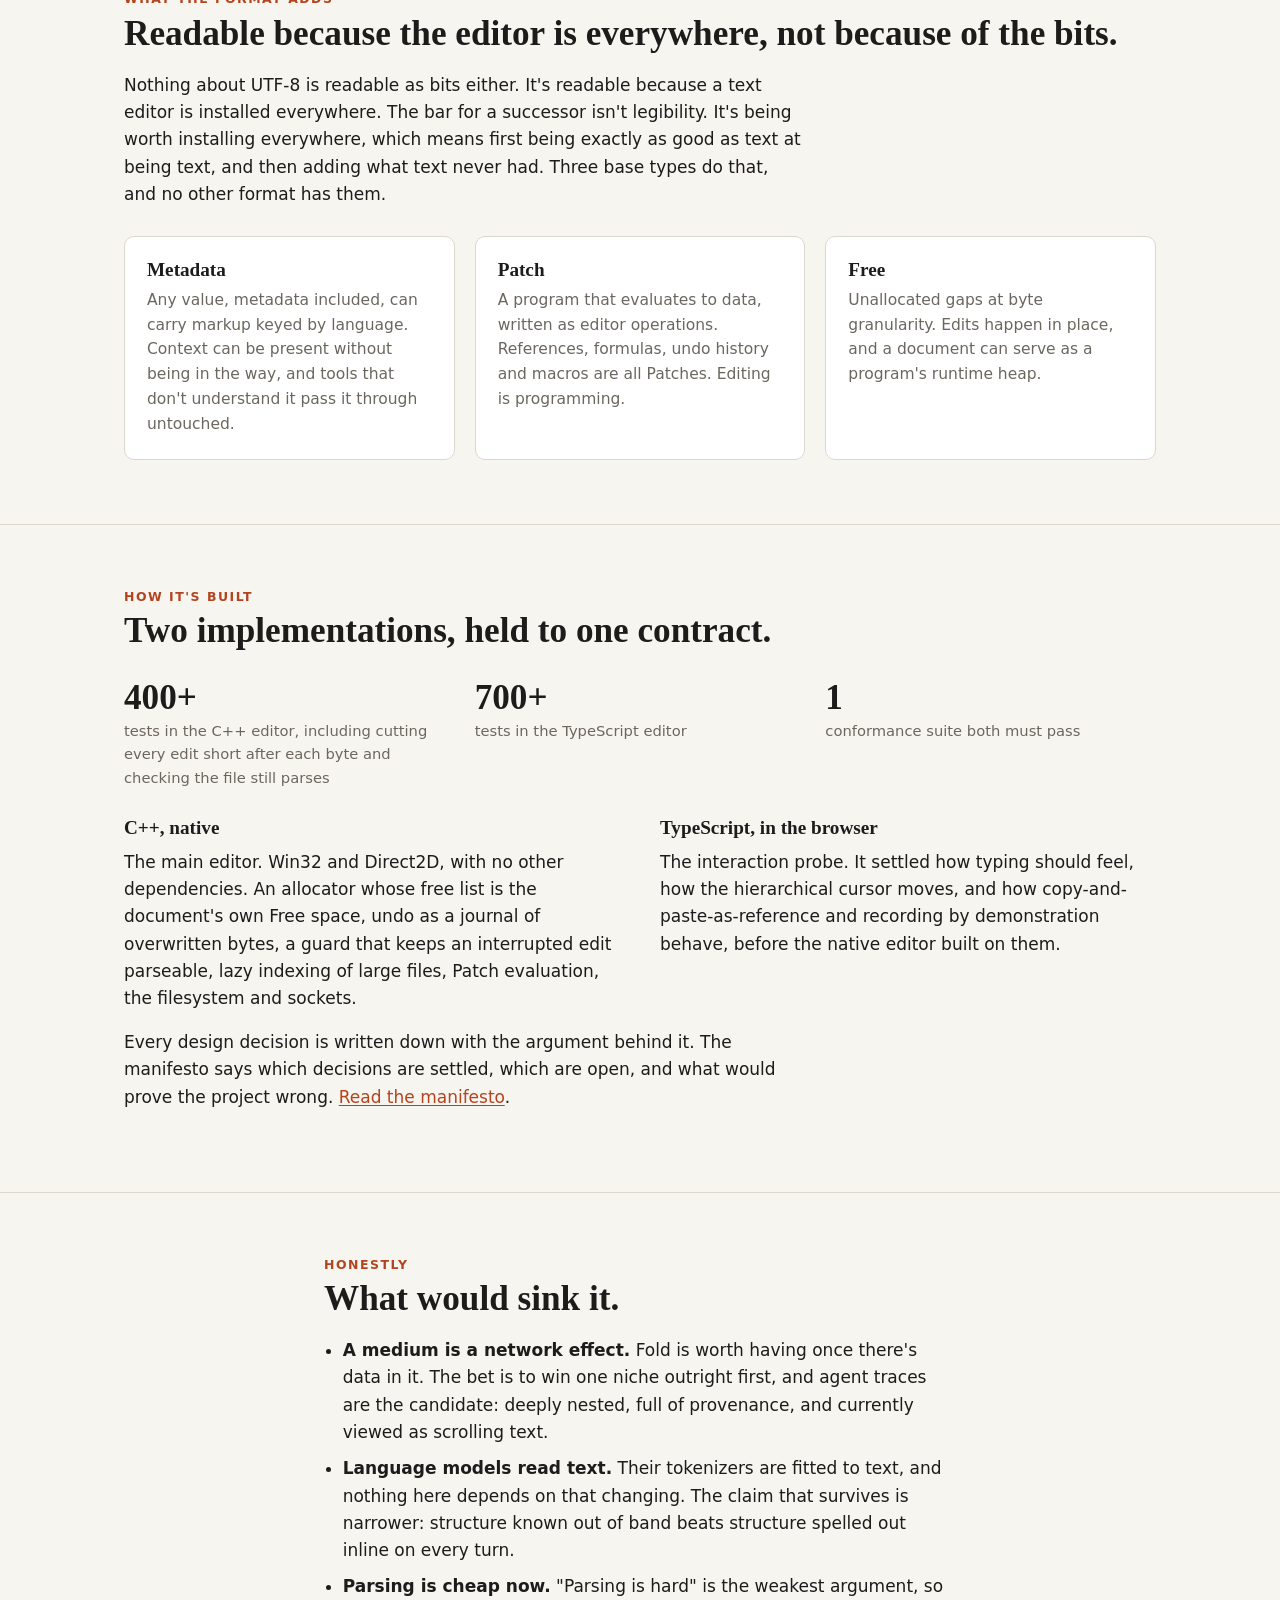
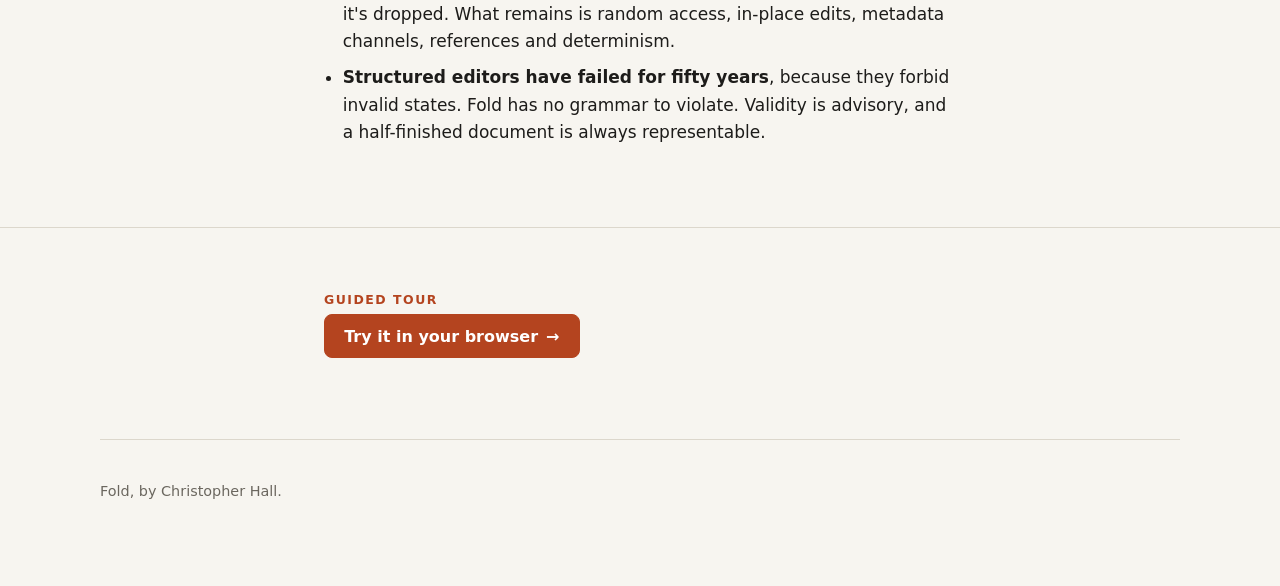
==== commit 3605ef59: "Update build of fold-js" ====
--- a/fold/index.html
+++ b/fold/index.html
@@ -45,7 +45,7 @@
       </ul>
     </div>
     <figure class="gem" id="gem">
-      <figcaption class="gem-title">It doesn't take many ingredients in the encoding layer for the full range of use cases to emerge, but it does take the right ones.</figcaption>
+      <figcaption class="gem-title">It doesn't take many ingredients in the encoding layer for the full range of use cases to emerge, but it does take the right ones.<br/><br/>When the medium is general,<br/>the tooling is general,<br/>and literacy is amortized.</figcaption>
       <button class="gem-stage" type="button" aria-label="Turn the gem to another face">
         <canvas aria-hidden="true"></canvas>
       </button>
@@ -553,7 +553,7 @@
 </main>
 
 <footer class="wrap site-footer">
-  Fold, by Chris Hall. <!-- TODO: contact link, résumé link, source link once hosting is decided -->
+  Fold, by Christopher Hall. <!-- TODO: contact link, résumé link, source link once hosting is decided -->
 </footer>
 
 <script src="site.js"></script>
